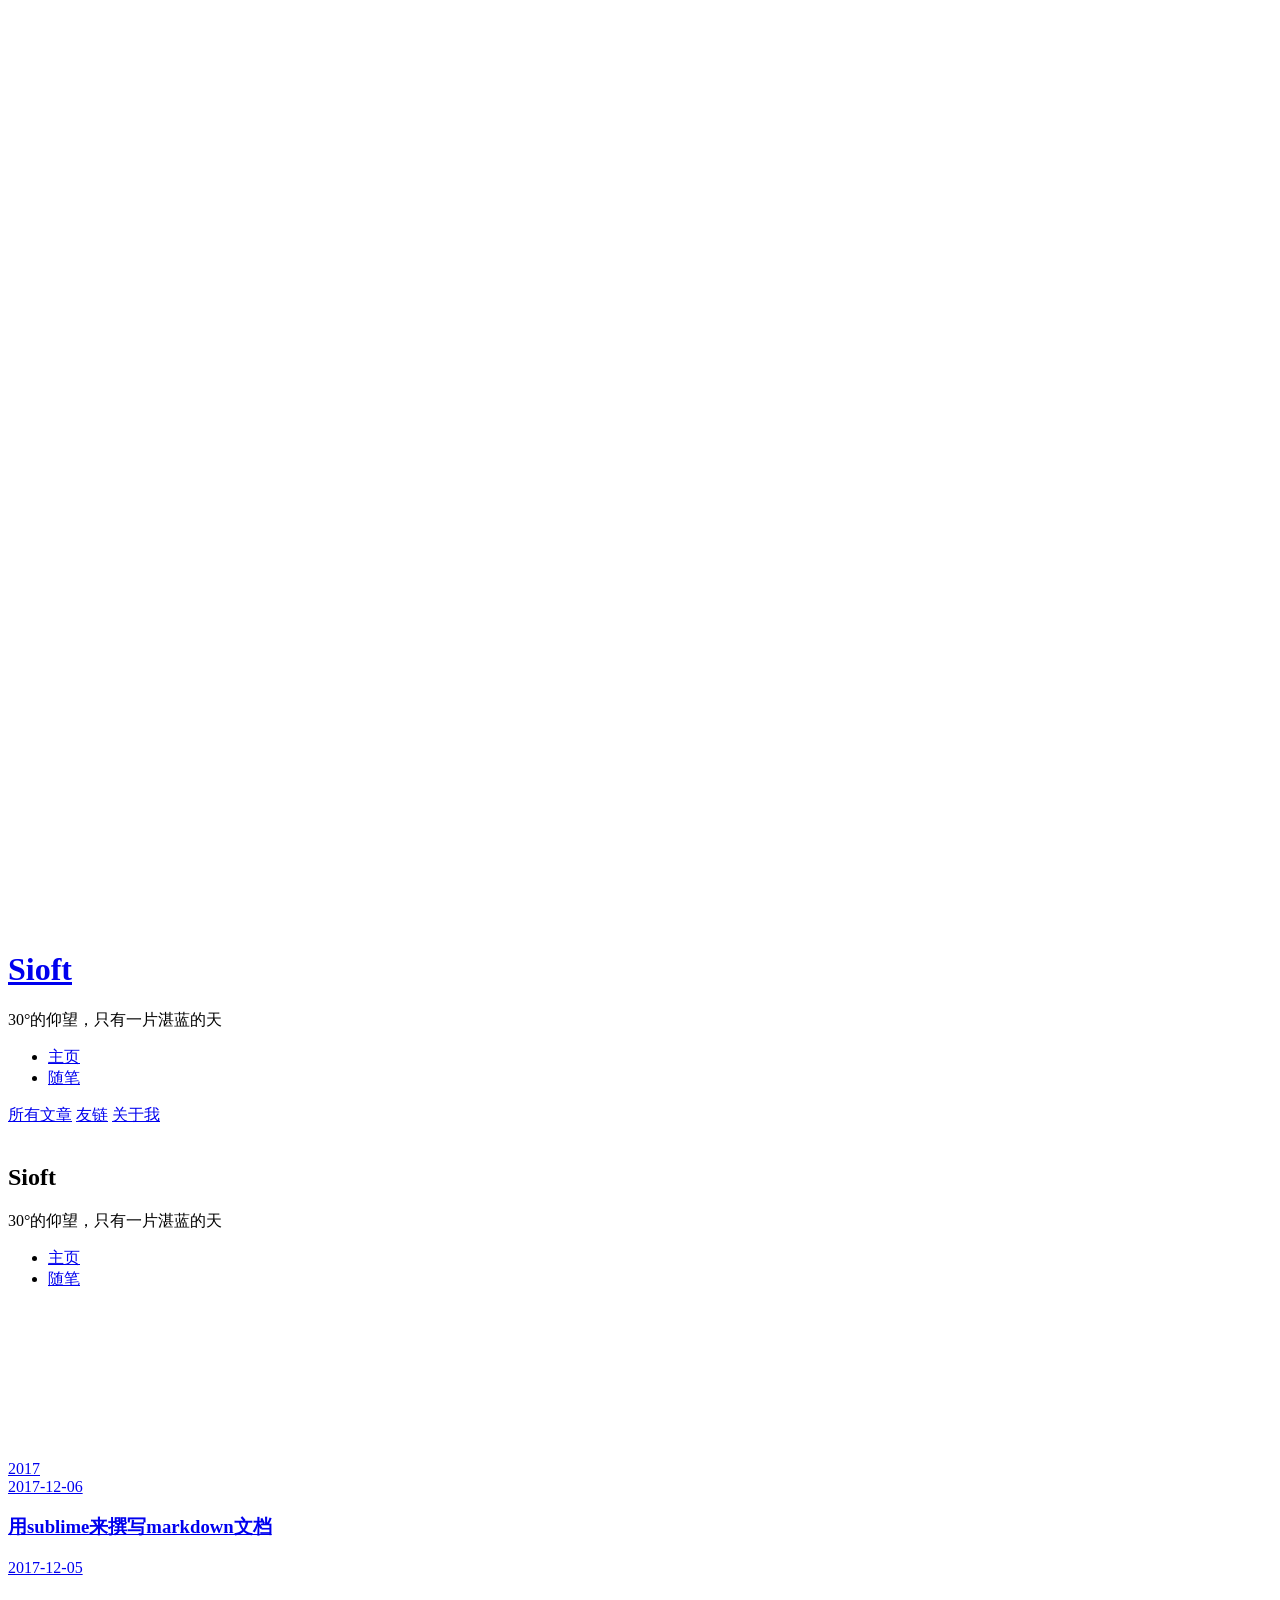
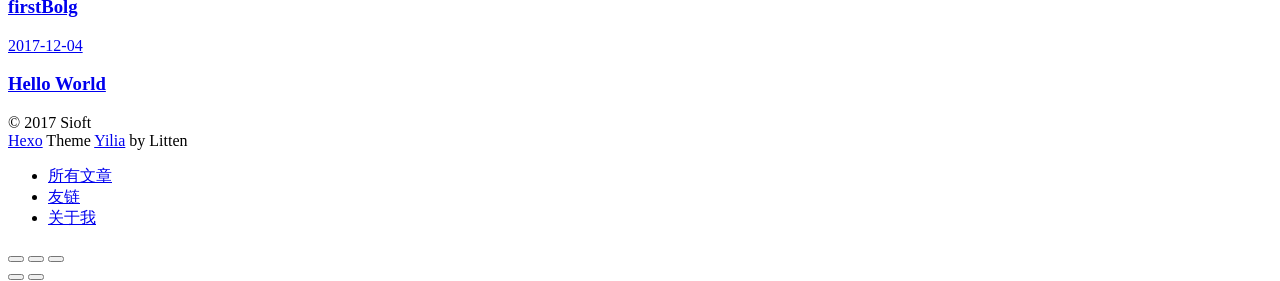
==== archives/index.html @ 1380821b "Site updated: 2017-12-07 14:50:29" ====
<!DOCTYPE html>
<html>
<head>
  <meta charset="utf-8">
  
  <meta name="renderer" content="webkit">
  <meta http-equiv="X-UA-Compatible" content="IE=edge" >
  <link rel="dns-prefetch" href="http://sioft.github.io">
  <title>Archives | 飞翔的小坦克</title>
  <meta name="viewport" content="width=device-width, initial-scale=1, maximum-scale=1">
  <meta name="description" content="不负春光">
<meta property="og:type" content="website">
<meta property="og:title" content="飞翔的小坦克">
<meta property="og:url" content="http://sioft.github.io/archives/index.html">
<meta property="og:site_name" content="飞翔的小坦克">
<meta property="og:description" content="不负春光">
<meta name="twitter:card" content="summary">
<meta name="twitter:title" content="飞翔的小坦克">
<meta name="twitter:description" content="不负春光">
  
    <link rel="alternative" href="/atom.xml" title="飞翔的小坦克" type="application/atom+xml">
  
  
    <link rel="icon" href="/favicon.png">
  
  <link rel="stylesheet" type="text/css" href="/./main.0cf68a.css">
  <style type="text/css">
  
    #container.show {
      background: linear-gradient(200deg,#a0cfe4,#e8c37e);
    }
  </style>
  

  

</head>

<body>
  <div id="container" q-class="show:isCtnShow">
    <canvas id="anm-canvas" class="anm-canvas"></canvas>
    <div class="left-col" q-class="show:isShow">
      
<div class="overlay" style="background: #4d4d4d"></div>
<div class="intrude-less">
	<header id="header" class="inner">
		<a href="/" class="profilepic">
			<img src="" class="js-avatar">
		</a>
		<hgroup>
		  <h1 class="header-author"><a href="/">Sioft</a></h1>
		</hgroup>
		
		<p class="header-subtitle">30°的仰望，只有一片湛蓝的天</p>
		

		<nav class="header-menu">
			<ul>
			
				<li><a href="/">主页</a></li>
	        
				<li><a href="/tags/随笔/">随笔</a></li>
	        
			</ul>
		</nav>
		<nav class="header-smart-menu">
    		
    			
    			<a q-on="click: openSlider(e, 'innerArchive')" href="javascript:void(0)">所有文章</a>
    			
            
    			
    			<a q-on="click: openSlider(e, 'friends')" href="javascript:void(0)">友链</a>
    			
            
    			
    			<a q-on="click: openSlider(e, 'aboutme')" href="javascript:void(0)">关于我</a>
    			
            
		</nav>
		<nav class="header-nav">
			<div class="social">
				
					<a class="github" target="_blank" href="#" title="github"><i class="icon-github"></i></a>
		        
					<a class="weibo" target="_blank" href="#" title="weibo"><i class="icon-weibo"></i></a>
		        
					<a class="rss" target="_blank" href="#" title="rss"><i class="icon-rss"></i></a>
		        
					<a class="zhihu" target="_blank" href="#" title="zhihu"><i class="icon-zhihu"></i></a>
		        
			</div>
		</nav>
	</header>		
</div>

    </div>
    <div class="mid-col" q-class="show:isShow,hide:isShow|isFalse">
      
<nav id="mobile-nav">
  	<div class="overlay js-overlay" style="background: #4d4d4d"></div>
	<div class="btnctn js-mobile-btnctn">
  		<div class="slider-trigger list" q-on="click: openSlider(e)"><i class="icon icon-sort"></i></div>
	</div>
	<div class="intrude-less">
		<header id="header" class="inner">
			<div class="profilepic">
				<img src="" class="js-avatar">
			</div>
			<hgroup>
			  <h1 class="header-author js-header-author">Sioft</h1>
			</hgroup>
			
			<p class="header-subtitle"><i class="icon icon-quo-left"></i>30°的仰望，只有一片湛蓝的天<i class="icon icon-quo-right"></i></p>
			
			
			
				
			
				
			
			
			
			<nav class="header-nav">
				<div class="social">
					
						<a class="github" target="_blank" href="#" title="github"><i class="icon-github"></i></a>
			        
						<a class="weibo" target="_blank" href="#" title="weibo"><i class="icon-weibo"></i></a>
			        
						<a class="rss" target="_blank" href="#" title="rss"><i class="icon-rss"></i></a>
			        
						<a class="zhihu" target="_blank" href="#" title="zhihu"><i class="icon-zhihu"></i></a>
			        
				</div>
			</nav>

			<nav class="header-menu js-header-menu">
				<ul style="width: 50%">
				
				
					<li style="width: 50%"><a href="/">主页</a></li>
		        
					<li style="width: 50%"><a href="/tags/随笔/">随笔</a></li>
		        
				</ul>
			</nav>
		</header>				
	</div>
	<div class="mobile-mask" style="display:none" q-show="isShow"></div>
</nav>

      <div id="wrapper" class="body-wrap">
        <div class="menu-l">
          <div class="canvas-wrap">
            <canvas data-colors="#eaeaea" data-sectionHeight="100" data-contentId="js-content" id="myCanvas1" class="anm-canvas"></canvas>
          </div>
          <div id="js-content" class="content-ll">
            
  
  
    
    
      
      
      <section class="archives-wrap">
        <div class="archive-year-wrap">
          <a href="/archives/2017" class="archive-year">2017</a>
        </div>
        <div class="archives">
    
    <article class="archive-article archive-type-post">
  <div class="archive-article-inner">
    <header class="archive-article-header">
      	<div class="article-meta">
	      	<a href="/2017/12/06/sublime-markdown/" class="archive-article-date">
  	<time datetime="2017-12-06T08:57:12.000Z" itemprop="datePublished"><i class="icon-calendar icon"></i>2017-12-06</time>
</a>
        </div>
    	 
  
    <h1 itemprop="name">
      <a class="archive-article-title" href="/2017/12/06/sublime-markdown/">用sublime来撰写markdown文档</a>
    </h1>
  

        <div class="article-info info-on-right">
          
          

        </div>
        <div class="clearfix"></div>
    </header>
  </div>
</article>
  
    
    
    <article class="archive-article archive-type-post">
  <div class="archive-article-inner">
    <header class="archive-article-header">
      	<div class="article-meta">
	      	<a href="/2017/12/05/firstBolg/" class="archive-article-date">
  	<time datetime="2017-12-05T07:52:10.000Z" itemprop="datePublished"><i class="icon-calendar icon"></i>2017-12-05</time>
</a>
        </div>
    	 
  
    <h1 itemprop="name">
      <a class="archive-article-title" href="/2017/12/05/firstBolg/">firstBolg</a>
    </h1>
  

        <div class="article-info info-on-right">
          
          

        </div>
        <div class="clearfix"></div>
    </header>
  </div>
</article>
  
    
    
    <article class="archive-article archive-type-post">
  <div class="archive-article-inner">
    <header class="archive-article-header">
      	<div class="article-meta">
	      	<a href="/2017/12/04/hello-world/" class="archive-article-date">
  	<time datetime="2017-12-04T03:09:23.503Z" itemprop="datePublished"><i class="icon-calendar icon"></i>2017-12-04</time>
</a>
        </div>
    	 
  
    <h1 itemprop="name">
      <a class="archive-article-title" href="/2017/12/04/hello-world/">Hello World</a>
    </h1>
  

        <div class="article-info info-on-right">
          
          

        </div>
        <div class="clearfix"></div>
    </header>
  </div>
</article>
  
  
    </div></section>
  

    


          </div>
        </div>
      </div>
      <footer id="footer">
  <div class="outer">
    <div id="footer-info">
    	<div class="footer-left">
    		&copy; 2017 Sioft
    	</div>
      	<div class="footer-right">
      		<a href="http://hexo.io/" target="_blank">Hexo</a>  Theme <a href="https://github.com/litten/hexo-theme-yilia" target="_blank">Yilia</a> by Litten
      	</div>
    </div>
  </div>
</footer>
    </div>
    <script>
	var yiliaConfig = {
		mathjax: false,
		isHome: false,
		isPost: false,
		isArchive: true,
		isTag: false,
		isCategory: false,
		open_in_new: false,
		toc_hide_index: true,
		root: "/",
		innerArchive: true,
		showTags: false
	}
</script>

<script>!function(t){function n(e){if(r[e])return r[e].exports;var i=r[e]={exports:{},id:e,loaded:!1};return t[e].call(i.exports,i,i.exports,n),i.loaded=!0,i.exports}var r={};n.m=t,n.c=r,n.p="./",n(0)}([function(t,n,r){r(195),t.exports=r(191)},function(t,n,r){var e=r(3),i=r(52),o=r(27),u=r(28),c=r(53),f="prototype",a=function(t,n,r){var s,l,h,v,p=t&a.F,d=t&a.G,y=t&a.S,g=t&a.P,b=t&a.B,m=d?e:y?e[n]||(e[n]={}):(e[n]||{})[f],x=d?i:i[n]||(i[n]={}),w=x[f]||(x[f]={});d&&(r=n);for(s in r)l=!p&&m&&void 0!==m[s],h=(l?m:r)[s],v=b&&l?c(h,e):g&&"function"==typeof h?c(Function.call,h):h,m&&u(m,s,h,t&a.U),x[s]!=h&&o(x,s,v),g&&w[s]!=h&&(w[s]=h)};e.core=i,a.F=1,a.G=2,a.S=4,a.P=8,a.B=16,a.W=32,a.U=64,a.R=128,t.exports=a},function(t,n,r){var e=r(6);t.exports=function(t){if(!e(t))throw TypeError(t+" is not an object!");return t}},function(t,n){var r=t.exports="undefined"!=typeof window&&window.Math==Math?window:"undefined"!=typeof self&&self.Math==Math?self:Function("return this")();"number"==typeof __g&&(__g=r)},function(t,n){t.exports=function(t){try{return!!t()}catch(t){return!0}}},function(t,n){var r=t.exports="undefined"!=typeof window&&window.Math==Math?window:"undefined"!=typeof self&&self.Math==Math?self:Function("return this")();"number"==typeof __g&&(__g=r)},function(t,n){t.exports=function(t){return"object"==typeof t?null!==t:"function"==typeof t}},function(t,n,r){var e=r(126)("wks"),i=r(76),o=r(3).Symbol,u="function"==typeof o;(t.exports=function(t){return e[t]||(e[t]=u&&o[t]||(u?o:i)("Symbol."+t))}).store=e},function(t,n){var r={}.hasOwnProperty;t.exports=function(t,n){return r.call(t,n)}},function(t,n,r){var e=r(94),i=r(33);t.exports=function(t){return e(i(t))}},function(t,n,r){t.exports=!r(4)(function(){return 7!=Object.defineProperty({},"a",{get:function(){return 7}}).a})},function(t,n,r){var e=r(2),i=r(167),o=r(50),u=Object.defineProperty;n.f=r(10)?Object.defineProperty:function(t,n,r){if(e(t),n=o(n,!0),e(r),i)try{return u(t,n,r)}catch(t){}if("get"in r||"set"in r)throw TypeError("Accessors not supported!");return"value"in r&&(t[n]=r.value),t}},function(t,n,r){t.exports=!r(18)(function(){return 7!=Object.defineProperty({},"a",{get:function(){return 7}}).a})},function(t,n,r){var e=r(14),i=r(22);t.exports=r(12)?function(t,n,r){return e.f(t,n,i(1,r))}:function(t,n,r){return t[n]=r,t}},function(t,n,r){var e=r(20),i=r(58),o=r(42),u=Object.defineProperty;n.f=r(12)?Object.defineProperty:function(t,n,r){if(e(t),n=o(n,!0),e(r),i)try{return u(t,n,r)}catch(t){}if("get"in r||"set"in r)throw TypeError("Accessors not supported!");return"value"in r&&(t[n]=r.value),t}},function(t,n,r){var e=r(40)("wks"),i=r(23),o=r(5).Symbol,u="function"==typeof o;(t.exports=function(t){return e[t]||(e[t]=u&&o[t]||(u?o:i)("Symbol."+t))}).store=e},function(t,n,r){var e=r(67),i=Math.min;t.exports=function(t){return t>0?i(e(t),9007199254740991):0}},function(t,n,r){var e=r(46);t.exports=function(t){return Object(e(t))}},function(t,n){t.exports=function(t){try{return!!t()}catch(t){return!0}}},function(t,n,r){var e=r(63),i=r(34);t.exports=Object.keys||function(t){return e(t,i)}},function(t,n,r){var e=r(21);t.exports=function(t){if(!e(t))throw TypeError(t+" is not an object!");return t}},function(t,n){t.exports=function(t){return"object"==typeof t?null!==t:"function"==typeof t}},function(t,n){t.exports=function(t,n){return{enumerable:!(1&t),configurable:!(2&t),writable:!(4&t),value:n}}},function(t,n){var r=0,e=Math.random();t.exports=function(t){return"Symbol(".concat(void 0===t?"":t,")_",(++r+e).toString(36))}},function(t,n){var r={}.hasOwnProperty;t.exports=function(t,n){return r.call(t,n)}},function(t,n){var r=t.exports={version:"2.4.0"};"number"==typeof __e&&(__e=r)},function(t,n){t.exports=function(t){if("function"!=typeof t)throw TypeError(t+" is not a function!");return t}},function(t,n,r){var e=r(11),i=r(66);t.exports=r(10)?function(t,n,r){return e.f(t,n,i(1,r))}:function(t,n,r){return t[n]=r,t}},function(t,n,r){var e=r(3),i=r(27),o=r(24),u=r(76)("src"),c="toString",f=Function[c],a=(""+f).split(c);r(52).inspectSource=function(t){return f.call(t)},(t.exports=function(t,n,r,c){var f="function"==typeof r;f&&(o(r,"name")||i(r,"name",n)),t[n]!==r&&(f&&(o(r,u)||i(r,u,t[n]?""+t[n]:a.join(String(n)))),t===e?t[n]=r:c?t[n]?t[n]=r:i(t,n,r):(delete t[n],i(t,n,r)))})(Function.prototype,c,function(){return"function"==typeof this&&this[u]||f.call(this)})},function(t,n,r){var e=r(1),i=r(4),o=r(46),u=function(t,n,r,e){var i=String(o(t)),u="<"+n;return""!==r&&(u+=" "+r+'="'+String(e).replace(/"/g,"&quot;")+'"'),u+">"+i+"</"+n+">"};t.exports=function(t,n){var r={};r[t]=n(u),e(e.P+e.F*i(function(){var n=""[t]('"');return n!==n.toLowerCase()||n.split('"').length>3}),"String",r)}},function(t,n,r){var e=r(115),i=r(46);t.exports=function(t){return e(i(t))}},function(t,n,r){var e=r(116),i=r(66),o=r(30),u=r(50),c=r(24),f=r(167),a=Object.getOwnPropertyDescriptor;n.f=r(10)?a:function(t,n){if(t=o(t),n=u(n,!0),f)try{return a(t,n)}catch(t){}if(c(t,n))return i(!e.f.call(t,n),t[n])}},function(t,n,r){var e=r(24),i=r(17),o=r(145)("IE_PROTO"),u=Object.prototype;t.exports=Object.getPrototypeOf||function(t){return t=i(t),e(t,o)?t[o]:"function"==typeof t.constructor&&t instanceof t.constructor?t.constructor.prototype:t instanceof Object?u:null}},function(t,n){t.exports=function(t){if(void 0==t)throw TypeError("Can't call method on  "+t);return t}},function(t,n){t.exports="constructor,hasOwnProperty,isPrototypeOf,propertyIsEnumerable,toLocaleString,toString,valueOf".split(",")},function(t,n){t.exports={}},function(t,n){t.exports=!0},function(t,n){n.f={}.propertyIsEnumerable},function(t,n,r){var e=r(14).f,i=r(8),o=r(15)("toStringTag");t.exports=function(t,n,r){t&&!i(t=r?t:t.prototype,o)&&e(t,o,{configurable:!0,value:n})}},function(t,n,r){var e=r(40)("keys"),i=r(23);t.exports=function(t){return e[t]||(e[t]=i(t))}},function(t,n,r){var e=r(5),i="__core-js_shared__",o=e[i]||(e[i]={});t.exports=function(t){return o[t]||(o[t]={})}},function(t,n){var r=Math.ceil,e=Math.floor;t.exports=function(t){return isNaN(t=+t)?0:(t>0?e:r)(t)}},function(t,n,r){var e=r(21);t.exports=function(t,n){if(!e(t))return t;var r,i;if(n&&"function"==typeof(r=t.toString)&&!e(i=r.call(t)))return i;if("function"==typeof(r=t.valueOf)&&!e(i=r.call(t)))return i;if(!n&&"function"==typeof(r=t.toString)&&!e(i=r.call(t)))return i;throw TypeError("Can't convert object to primitive value")}},function(t,n,r){var e=r(5),i=r(25),o=r(36),u=r(44),c=r(14).f;t.exports=function(t){var n=i.Symbol||(i.Symbol=o?{}:e.Symbol||{});"_"==t.charAt(0)||t in n||c(n,t,{value:u.f(t)})}},function(t,n,r){n.f=r(15)},function(t,n){var r={}.toString;t.exports=function(t){return r.call(t).slice(8,-1)}},function(t,n){t.exports=function(t){if(void 0==t)throw TypeError("Can't call method on  "+t);return t}},function(t,n,r){var e=r(4);t.exports=function(t,n){return!!t&&e(function(){n?t.call(null,function(){},1):t.call(null)})}},function(t,n,r){var e=r(53),i=r(115),o=r(17),u=r(16),c=r(203);t.exports=function(t,n){var r=1==t,f=2==t,a=3==t,s=4==t,l=6==t,h=5==t||l,v=n||c;return function(n,c,p){for(var d,y,g=o(n),b=i(g),m=e(c,p,3),x=u(b.length),w=0,S=r?v(n,x):f?v(n,0):void 0;x>w;w++)if((h||w in b)&&(d=b[w],y=m(d,w,g),t))if(r)S[w]=y;else if(y)switch(t){case 3:return!0;case 5:return d;case 6:return w;case 2:S.push(d)}else if(s)return!1;return l?-1:a||s?s:S}}},function(t,n,r){var e=r(1),i=r(52),o=r(4);t.exports=function(t,n){var r=(i.Object||{})[t]||Object[t],u={};u[t]=n(r),e(e.S+e.F*o(function(){r(1)}),"Object",u)}},function(t,n,r){var e=r(6);t.exports=function(t,n){if(!e(t))return t;var r,i;if(n&&"function"==typeof(r=t.toString)&&!e(i=r.call(t)))return i;if("function"==typeof(r=t.valueOf)&&!e(i=r.call(t)))return i;if(!n&&"function"==typeof(r=t.toString)&&!e(i=r.call(t)))return i;throw TypeError("Can't convert object to primitive value")}},function(t,n,r){var e=r(5),i=r(25),o=r(91),u=r(13),c="prototype",f=function(t,n,r){var a,s,l,h=t&f.F,v=t&f.G,p=t&f.S,d=t&f.P,y=t&f.B,g=t&f.W,b=v?i:i[n]||(i[n]={}),m=b[c],x=v?e:p?e[n]:(e[n]||{})[c];v&&(r=n);for(a in r)(s=!h&&x&&void 0!==x[a])&&a in b||(l=s?x[a]:r[a],b[a]=v&&"function"!=typeof x[a]?r[a]:y&&s?o(l,e):g&&x[a]==l?function(t){var n=function(n,r,e){if(this instanceof t){switch(arguments.length){case 0:return new t;case 1:return new t(n);case 2:return new t(n,r)}return new t(n,r,e)}return t.apply(this,arguments)};return n[c]=t[c],n}(l):d&&"function"==typeof l?o(Function.call,l):l,d&&((b.virtual||(b.virtual={}))[a]=l,t&f.R&&m&&!m[a]&&u(m,a,l)))};f.F=1,f.G=2,f.S=4,f.P=8,f.B=16,f.W=32,f.U=64,f.R=128,t.exports=f},function(t,n){var r=t.exports={version:"2.4.0"};"number"==typeof __e&&(__e=r)},function(t,n,r){var e=r(26);t.exports=function(t,n,r){if(e(t),void 0===n)return t;switch(r){case 1:return function(r){return t.call(n,r)};case 2:return function(r,e){return t.call(n,r,e)};case 3:return function(r,e,i){return t.call(n,r,e,i)}}return function(){return t.apply(n,arguments)}}},function(t,n,r){var e=r(183),i=r(1),o=r(126)("metadata"),u=o.store||(o.store=new(r(186))),c=function(t,n,r){var i=u.get(t);if(!i){if(!r)return;u.set(t,i=new e)}var o=i.get(n);if(!o){if(!r)return;i.set(n,o=new e)}return o},f=function(t,n,r){var e=c(n,r,!1);return void 0!==e&&e.has(t)},a=function(t,n,r){var e=c(n,r,!1);return void 0===e?void 0:e.get(t)},s=function(t,n,r,e){c(r,e,!0).set(t,n)},l=function(t,n){var r=c(t,n,!1),e=[];return r&&r.forEach(function(t,n){e.push(n)}),e},h=function(t){return void 0===t||"symbol"==typeof t?t:String(t)},v=function(t){i(i.S,"Reflect",t)};t.exports={store:u,map:c,has:f,get:a,set:s,keys:l,key:h,exp:v}},function(t,n,r){"use strict";if(r(10)){var e=r(69),i=r(3),o=r(4),u=r(1),c=r(127),f=r(152),a=r(53),s=r(68),l=r(66),h=r(27),v=r(73),p=r(67),d=r(16),y=r(75),g=r(50),b=r(24),m=r(180),x=r(114),w=r(6),S=r(17),_=r(137),O=r(70),E=r(32),P=r(71).f,j=r(154),F=r(76),M=r(7),A=r(48),N=r(117),T=r(146),I=r(155),k=r(80),L=r(123),R=r(74),C=r(130),D=r(160),U=r(11),W=r(31),G=U.f,B=W.f,V=i.RangeError,z=i.TypeError,q=i.Uint8Array,K="ArrayBuffer",J="Shared"+K,Y="BYTES_PER_ELEMENT",H="prototype",$=Array[H],X=f.ArrayBuffer,Q=f.DataView,Z=A(0),tt=A(2),nt=A(3),rt=A(4),et=A(5),it=A(6),ot=N(!0),ut=N(!1),ct=I.values,ft=I.keys,at=I.entries,st=$.lastIndexOf,lt=$.reduce,ht=$.reduceRight,vt=$.join,pt=$.sort,dt=$.slice,yt=$.toString,gt=$.toLocaleString,bt=M("iterator"),mt=M("toStringTag"),xt=F("typed_constructor"),wt=F("def_constructor"),St=c.CONSTR,_t=c.TYPED,Ot=c.VIEW,Et="Wrong length!",Pt=A(1,function(t,n){return Tt(T(t,t[wt]),n)}),jt=o(function(){return 1===new q(new Uint16Array([1]).buffer)[0]}),Ft=!!q&&!!q[H].set&&o(function(){new q(1).set({})}),Mt=function(t,n){if(void 0===t)throw z(Et);var r=+t,e=d(t);if(n&&!m(r,e))throw V(Et);return e},At=function(t,n){var r=p(t);if(r<0||r%n)throw V("Wrong offset!");return r},Nt=function(t){if(w(t)&&_t in t)return t;throw z(t+" is not a typed array!")},Tt=function(t,n){if(!(w(t)&&xt in t))throw z("It is not a typed array constructor!");return new t(n)},It=function(t,n){return kt(T(t,t[wt]),n)},kt=function(t,n){for(var r=0,e=n.length,i=Tt(t,e);e>r;)i[r]=n[r++];return i},Lt=function(t,n,r){G(t,n,{get:function(){return this._d[r]}})},Rt=function(t){var n,r,e,i,o,u,c=S(t),f=arguments.length,s=f>1?arguments[1]:void 0,l=void 0!==s,h=j(c);if(void 0!=h&&!_(h)){for(u=h.call(c),e=[],n=0;!(o=u.next()).done;n++)e.push(o.value);c=e}for(l&&f>2&&(s=a(s,arguments[2],2)),n=0,r=d(c.length),i=Tt(this,r);r>n;n++)i[n]=l?s(c[n],n):c[n];return i},Ct=function(){for(var t=0,n=arguments.length,r=Tt(this,n);n>t;)r[t]=arguments[t++];return r},Dt=!!q&&o(function(){gt.call(new q(1))}),Ut=function(){return gt.apply(Dt?dt.call(Nt(this)):Nt(this),arguments)},Wt={copyWithin:function(t,n){return D.call(Nt(this),t,n,arguments.length>2?arguments[2]:void 0)},every:function(t){return rt(Nt(this),t,arguments.length>1?arguments[1]:void 0)},fill:function(t){return C.apply(Nt(this),arguments)},filter:function(t){return It(this,tt(Nt(this),t,arguments.length>1?arguments[1]:void 0))},find:function(t){return et(Nt(this),t,arguments.length>1?arguments[1]:void 0)},findIndex:function(t){return it(Nt(this),t,arguments.length>1?arguments[1]:void 0)},forEach:function(t){Z(Nt(this),t,arguments.length>1?arguments[1]:void 0)},indexOf:function(t){return ut(Nt(this),t,arguments.length>1?arguments[1]:void 0)},includes:function(t){return ot(Nt(this),t,arguments.length>1?arguments[1]:void 0)},join:function(t){return vt.apply(Nt(this),arguments)},lastIndexOf:function(t){return st.apply(Nt(this),arguments)},map:function(t){return Pt(Nt(this),t,arguments.length>1?arguments[1]:void 0)},reduce:function(t){return lt.apply(Nt(this),arguments)},reduceRight:function(t){return ht.apply(Nt(this),arguments)},reverse:function(){for(var t,n=this,r=Nt(n).length,e=Math.floor(r/2),i=0;i<e;)t=n[i],n[i++]=n[--r],n[r]=t;return n},some:function(t){return nt(Nt(this),t,arguments.length>1?arguments[1]:void 0)},sort:function(t){return pt.call(Nt(this),t)},subarray:function(t,n){var r=Nt(this),e=r.length,i=y(t,e);return new(T(r,r[wt]))(r.buffer,r.byteOffset+i*r.BYTES_PER_ELEMENT,d((void 0===n?e:y(n,e))-i))}},Gt=function(t,n){return It(this,dt.call(Nt(this),t,n))},Bt=function(t){Nt(this);var n=At(arguments[1],1),r=this.length,e=S(t),i=d(e.length),o=0;if(i+n>r)throw V(Et);for(;o<i;)this[n+o]=e[o++]},Vt={entries:function(){return at.call(Nt(this))},keys:function(){return ft.call(Nt(this))},values:function(){return ct.call(Nt(this))}},zt=function(t,n){return w(t)&&t[_t]&&"symbol"!=typeof n&&n in t&&String(+n)==String(n)},qt=function(t,n){return zt(t,n=g(n,!0))?l(2,t[n]):B(t,n)},Kt=function(t,n,r){return!(zt(t,n=g(n,!0))&&w(r)&&b(r,"value"))||b(r,"get")||b(r,"set")||r.configurable||b(r,"writable")&&!r.writable||b(r,"enumerable")&&!r.enumerable?G(t,n,r):(t[n]=r.value,t)};St||(W.f=qt,U.f=Kt),u(u.S+u.F*!St,"Object",{getOwnPropertyDescriptor:qt,defineProperty:Kt}),o(function(){yt.call({})})&&(yt=gt=function(){return vt.call(this)});var Jt=v({},Wt);v(Jt,Vt),h(Jt,bt,Vt.values),v(Jt,{slice:Gt,set:Bt,constructor:function(){},toString:yt,toLocaleString:Ut}),Lt(Jt,"buffer","b"),Lt(Jt,"byteOffset","o"),Lt(Jt,"byteLength","l"),Lt(Jt,"length","e"),G(Jt,mt,{get:function(){return this[_t]}}),t.exports=function(t,n,r,f){f=!!f;var a=t+(f?"Clamped":"")+"Array",l="Uint8Array"!=a,v="get"+t,p="set"+t,y=i[a],g=y||{},b=y&&E(y),m=!y||!c.ABV,S={},_=y&&y[H],j=function(t,r){var e=t._d;return e.v[v](r*n+e.o,jt)},F=function(t,r,e){var i=t._d;f&&(e=(e=Math.round(e))<0?0:e>255?255:255&e),i.v[p](r*n+i.o,e,jt)},M=function(t,n){G(t,n,{get:function(){return j(this,n)},set:function(t){return F(this,n,t)},enumerable:!0})};m?(y=r(function(t,r,e,i){s(t,y,a,"_d");var o,u,c,f,l=0,v=0;if(w(r)){if(!(r instanceof X||(f=x(r))==K||f==J))return _t in r?kt(y,r):Rt.call(y,r);o=r,v=At(e,n);var p=r.byteLength;if(void 0===i){if(p%n)throw V(Et);if((u=p-v)<0)throw V(Et)}else if((u=d(i)*n)+v>p)throw V(Et);c=u/n}else c=Mt(r,!0),u=c*n,o=new X(u);for(h(t,"_d",{b:o,o:v,l:u,e:c,v:new Q(o)});l<c;)M(t,l++)}),_=y[H]=O(Jt),h(_,"constructor",y)):L(function(t){new y(null),new y(t)},!0)||(y=r(function(t,r,e,i){s(t,y,a);var o;return w(r)?r instanceof X||(o=x(r))==K||o==J?void 0!==i?new g(r,At(e,n),i):void 0!==e?new g(r,At(e,n)):new g(r):_t in r?kt(y,r):Rt.call(y,r):new g(Mt(r,l))}),Z(b!==Function.prototype?P(g).concat(P(b)):P(g),function(t){t in y||h(y,t,g[t])}),y[H]=_,e||(_.constructor=y));var A=_[bt],N=!!A&&("values"==A.name||void 0==A.name),T=Vt.values;h(y,xt,!0),h(_,_t,a),h(_,Ot,!0),h(_,wt,y),(f?new y(1)[mt]==a:mt in _)||G(_,mt,{get:function(){return a}}),S[a]=y,u(u.G+u.W+u.F*(y!=g),S),u(u.S,a,{BYTES_PER_ELEMENT:n,from:Rt,of:Ct}),Y in _||h(_,Y,n),u(u.P,a,Wt),R(a),u(u.P+u.F*Ft,a,{set:Bt}),u(u.P+u.F*!N,a,Vt),u(u.P+u.F*(_.toString!=yt),a,{toString:yt}),u(u.P+u.F*o(function(){new y(1).slice()}),a,{slice:Gt}),u(u.P+u.F*(o(function(){return[1,2].toLocaleString()!=new y([1,2]).toLocaleString()})||!o(function(){_.toLocaleString.call([1,2])})),a,{toLocaleString:Ut}),k[a]=N?A:T,e||N||h(_,bt,T)}}else t.exports=function(){}},function(t,n){var r={}.toString;t.exports=function(t){return r.call(t).slice(8,-1)}},function(t,n,r){var e=r(21),i=r(5).document,o=e(i)&&e(i.createElement);t.exports=function(t){return o?i.createElement(t):{}}},function(t,n,r){t.exports=!r(12)&&!r(18)(function(){return 7!=Object.defineProperty(r(57)("div"),"a",{get:function(){return 7}}).a})},function(t,n,r){"use strict";var e=r(36),i=r(51),o=r(64),u=r(13),c=r(8),f=r(35),a=r(96),s=r(38),l=r(103),h=r(15)("iterator"),v=!([].keys&&"next"in[].keys()),p="keys",d="values",y=function(){return this};t.exports=function(t,n,r,g,b,m,x){a(r,n,g);var w,S,_,O=function(t){if(!v&&t in F)return F[t];switch(t){case p:case d:return function(){return new r(this,t)}}return function(){return new r(this,t)}},E=n+" Iterator",P=b==d,j=!1,F=t.prototype,M=F[h]||F["@@iterator"]||b&&F[b],A=M||O(b),N=b?P?O("entries"):A:void 0,T="Array"==n?F.entries||M:M;if(T&&(_=l(T.call(new t)))!==Object.prototype&&(s(_,E,!0),e||c(_,h)||u(_,h,y)),P&&M&&M.name!==d&&(j=!0,A=function(){return M.call(this)}),e&&!x||!v&&!j&&F[h]||u(F,h,A),f[n]=A,f[E]=y,b)if(w={values:P?A:O(d),keys:m?A:O(p),entries:N},x)for(S in w)S in F||o(F,S,w[S]);else i(i.P+i.F*(v||j),n,w);return w}},function(t,n,r){var e=r(20),i=r(100),o=r(34),u=r(39)("IE_PROTO"),c=function(){},f="prototype",a=function(){var t,n=r(57)("iframe"),e=o.length;for(n.style.display="none",r(93).appendChild(n),n.src="javascript:",t=n.contentWindow.document,t.open(),t.write("<script>document.F=Object<\/script>"),t.close(),a=t.F;e--;)delete a[f][o[e]];return a()};t.exports=Object.create||function(t,n){var r;return null!==t?(c[f]=e(t),r=new c,c[f]=null,r[u]=t):r=a(),void 0===n?r:i(r,n)}},function(t,n,r){var e=r(63),i=r(34).concat("length","prototype");n.f=Object.getOwnPropertyNames||function(t){return e(t,i)}},function(t,n){n.f=Object.getOwnPropertySymbols},function(t,n,r){var e=r(8),i=r(9),o=r(90)(!1),u=r(39)("IE_PROTO");t.exports=function(t,n){var r,c=i(t),f=0,a=[];for(r in c)r!=u&&e(c,r)&&a.push(r);for(;n.length>f;)e(c,r=n[f++])&&(~o(a,r)||a.push(r));return a}},function(t,n,r){t.exports=r(13)},function(t,n,r){var e=r(76)("meta"),i=r(6),o=r(24),u=r(11).f,c=0,f=Object.isExtensible||function(){return!0},a=!r(4)(function(){return f(Object.preventExtensions({}))}),s=function(t){u(t,e,{value:{i:"O"+ ++c,w:{}}})},l=function(t,n){if(!i(t))return"symbol"==typeof t?t:("string"==typeof t?"S":"P")+t;if(!o(t,e)){if(!f(t))return"F";if(!n)return"E";s(t)}return t[e].i},h=function(t,n){if(!o(t,e)){if(!f(t))return!0;if(!n)return!1;s(t)}return t[e].w},v=function(t){return a&&p.NEED&&f(t)&&!o(t,e)&&s(t),t},p=t.exports={KEY:e,NEED:!1,fastKey:l,getWeak:h,onFreeze:v}},function(t,n){t.exports=function(t,n){return{enumerable:!(1&t),configurable:!(2&t),writable:!(4&t),value:n}}},function(t,n){var r=Math.ceil,e=Math.floor;t.exports=function(t){return isNaN(t=+t)?0:(t>0?e:r)(t)}},function(t,n){t.exports=function(t,n,r,e){if(!(t instanceof n)||void 0!==e&&e in t)throw TypeError(r+": incorrect invocation!");return t}},function(t,n){t.exports=!1},function(t,n,r){var e=r(2),i=r(173),o=r(133),u=r(145)("IE_PROTO"),c=function(){},f="prototype",a=function(){var t,n=r(132)("iframe"),e=o.length;for(n.style.display="none",r(135).appendChild(n),n.src="javascript:",t=n.contentWindow.document,t.open(),t.write("<script>document.F=Object<\/script>"),t.close(),a=t.F;e--;)delete a[f][o[e]];return a()};t.exports=Object.create||function(t,n){var r;return null!==t?(c[f]=e(t),r=new c,c[f]=null,r[u]=t):r=a(),void 0===n?r:i(r,n)}},function(t,n,r){var e=r(175),i=r(133).concat("length","prototype");n.f=Object.getOwnPropertyNames||function(t){return e(t,i)}},function(t,n,r){var e=r(175),i=r(133);t.exports=Object.keys||function(t){return e(t,i)}},function(t,n,r){var e=r(28);t.exports=function(t,n,r){for(var i in n)e(t,i,n[i],r);return t}},function(t,n,r){"use strict";var e=r(3),i=r(11),o=r(10),u=r(7)("species");t.exports=function(t){var n=e[t];o&&n&&!n[u]&&i.f(n,u,{configurable:!0,get:function(){return this}})}},function(t,n,r){var e=r(67),i=Math.max,o=Math.min;t.exports=function(t,n){return t=e(t),t<0?i(t+n,0):o(t,n)}},function(t,n){var r=0,e=Math.random();t.exports=function(t){return"Symbol(".concat(void 0===t?"":t,")_",(++r+e).toString(36))}},function(t,n,r){var e=r(33);t.exports=function(t){return Object(e(t))}},function(t,n,r){var e=r(7)("unscopables"),i=Array.prototype;void 0==i[e]&&r(27)(i,e,{}),t.exports=function(t){i[e][t]=!0}},function(t,n,r){var e=r(53),i=r(169),o=r(137),u=r(2),c=r(16),f=r(154),a={},s={},n=t.exports=function(t,n,r,l,h){var v,p,d,y,g=h?function(){return t}:f(t),b=e(r,l,n?2:1),m=0;if("function"!=typeof g)throw TypeError(t+" is not iterable!");if(o(g)){for(v=c(t.length);v>m;m++)if((y=n?b(u(p=t[m])[0],p[1]):b(t[m]))===a||y===s)return y}else for(d=g.call(t);!(p=d.next()).done;)if((y=i(d,b,p.value,n))===a||y===s)return y};n.BREAK=a,n.RETURN=s},function(t,n){t.exports={}},function(t,n,r){var e=r(11).f,i=r(24),o=r(7)("toStringTag");t.exports=function(t,n,r){t&&!i(t=r?t:t.prototype,o)&&e(t,o,{configurable:!0,value:n})}},function(t,n,r){var e=r(1),i=r(46),o=r(4),u=r(150),c="["+u+"]",f="​",a=RegExp("^"+c+c+"*"),s=RegExp(c+c+"*$"),l=function(t,n,r){var i={},c=o(function(){return!!u[t]()||f[t]()!=f}),a=i[t]=c?n(h):u[t];r&&(i[r]=a),e(e.P+e.F*c,"String",i)},h=l.trim=function(t,n){return t=String(i(t)),1&n&&(t=t.replace(a,"")),2&n&&(t=t.replace(s,"")),t};t.exports=l},function(t,n,r){t.exports={default:r(86),__esModule:!0}},function(t,n,r){t.exports={default:r(87),__esModule:!0}},function(t,n,r){"use strict";function e(t){return t&&t.__esModule?t:{default:t}}n.__esModule=!0;var i=r(84),o=e(i),u=r(83),c=e(u),f="function"==typeof c.default&&"symbol"==typeof o.default?function(t){return typeof t}:function(t){return t&&"function"==typeof c.default&&t.constructor===c.default&&t!==c.default.prototype?"symbol":typeof t};n.default="function"==typeof c.default&&"symbol"===f(o.default)?function(t){return void 0===t?"undefined":f(t)}:function(t){return t&&"function"==typeof c.default&&t.constructor===c.default&&t!==c.default.prototype?"symbol":void 0===t?"undefined":f(t)}},function(t,n,r){r(110),r(108),r(111),r(112),t.exports=r(25).Symbol},function(t,n,r){r(109),r(113),t.exports=r(44).f("iterator")},function(t,n){t.exports=function(t){if("function"!=typeof t)throw TypeError(t+" is not a function!");return t}},function(t,n){t.exports=function(){}},function(t,n,r){var e=r(9),i=r(106),o=r(105);t.exports=function(t){return function(n,r,u){var c,f=e(n),a=i(f.length),s=o(u,a);if(t&&r!=r){for(;a>s;)if((c=f[s++])!=c)return!0}else for(;a>s;s++)if((t||s in f)&&f[s]===r)return t||s||0;return!t&&-1}}},function(t,n,r){var e=r(88);t.exports=function(t,n,r){if(e(t),void 0===n)return t;switch(r){case 1:return function(r){return t.call(n,r)};case 2:return function(r,e){return t.call(n,r,e)};case 3:return function(r,e,i){return t.call(n,r,e,i)}}return function(){return t.apply(n,arguments)}}},function(t,n,r){var e=r(19),i=r(62),o=r(37);t.exports=function(t){var n=e(t),r=i.f;if(r)for(var u,c=r(t),f=o.f,a=0;c.length>a;)f.call(t,u=c[a++])&&n.push(u);return n}},function(t,n,r){t.exports=r(5).document&&document.documentElement},function(t,n,r){var e=r(56);t.exports=Object("z").propertyIsEnumerable(0)?Object:function(t){return"String"==e(t)?t.split(""):Object(t)}},function(t,n,r){var e=r(56);t.exports=Array.isArray||function(t){return"Array"==e(t)}},function(t,n,r){"use strict";var e=r(60),i=r(22),o=r(38),u={};r(13)(u,r(15)("iterator"),function(){return this}),t.exports=function(t,n,r){t.prototype=e(u,{next:i(1,r)}),o(t,n+" Iterator")}},function(t,n){t.exports=function(t,n){return{value:n,done:!!t}}},function(t,n,r){var e=r(19),i=r(9);t.exports=function(t,n){for(var r,o=i(t),u=e(o),c=u.length,f=0;c>f;)if(o[r=u[f++]]===n)return r}},function(t,n,r){var e=r(23)("meta"),i=r(21),o=r(8),u=r(14).f,c=0,f=Object.isExtensible||function(){return!0},a=!r(18)(function(){return f(Object.preventExtensions({}))}),s=function(t){u(t,e,{value:{i:"O"+ ++c,w:{}}})},l=function(t,n){if(!i(t))return"symbol"==typeof t?t:("string"==typeof t?"S":"P")+t;if(!o(t,e)){if(!f(t))return"F";if(!n)return"E";s(t)}return t[e].i},h=function(t,n){if(!o(t,e)){if(!f(t))return!0;if(!n)return!1;s(t)}return t[e].w},v=function(t){return a&&p.NEED&&f(t)&&!o(t,e)&&s(t),t},p=t.exports={KEY:e,NEED:!1,fastKey:l,getWeak:h,onFreeze:v}},function(t,n,r){var e=r(14),i=r(20),o=r(19);t.exports=r(12)?Object.defineProperties:function(t,n){i(t);for(var r,u=o(n),c=u.length,f=0;c>f;)e.f(t,r=u[f++],n[r]);return t}},function(t,n,r){var e=r(37),i=r(22),o=r(9),u=r(42),c=r(8),f=r(58),a=Object.getOwnPropertyDescriptor;n.f=r(12)?a:function(t,n){if(t=o(t),n=u(n,!0),f)try{return a(t,n)}catch(t){}if(c(t,n))return i(!e.f.call(t,n),t[n])}},function(t,n,r){var e=r(9),i=r(61).f,o={}.toString,u="object"==typeof window&&window&&Object.getOwnPropertyNames?Object.getOwnPropertyNames(window):[],c=function(t){try{return i(t)}catch(t){return u.slice()}};t.exports.f=function(t){return u&&"[object Window]"==o.call(t)?c(t):i(e(t))}},function(t,n,r){var e=r(8),i=r(77),o=r(39)("IE_PROTO"),u=Object.prototype;t.exports=Object.getPrototypeOf||function(t){return t=i(t),e(t,o)?t[o]:"function"==typeof t.constructor&&t instanceof t.constructor?t.constructor.prototype:t instanceof Object?u:null}},function(t,n,r){var e=r(41),i=r(33);t.exports=function(t){return function(n,r){var o,u,c=String(i(n)),f=e(r),a=c.length;return f<0||f>=a?t?"":void 0:(o=c.charCodeAt(f),o<55296||o>56319||f+1===a||(u=c.charCodeAt(f+1))<56320||u>57343?t?c.charAt(f):o:t?c.slice(f,f+2):u-56320+(o-55296<<10)+65536)}}},function(t,n,r){var e=r(41),i=Math.max,o=Math.min;t.exports=function(t,n){return t=e(t),t<0?i(t+n,0):o(t,n)}},function(t,n,r){var e=r(41),i=Math.min;t.exports=function(t){return t>0?i(e(t),9007199254740991):0}},function(t,n,r){"use strict";var e=r(89),i=r(97),o=r(35),u=r(9);t.exports=r(59)(Array,"Array",function(t,n){this._t=u(t),this._i=0,this._k=n},function(){var t=this._t,n=this._k,r=this._i++;return!t||r>=t.length?(this._t=void 0,i(1)):"keys"==n?i(0,r):"values"==n?i(0,t[r]):i(0,[r,t[r]])},"values"),o.Arguments=o.Array,e("keys"),e("values"),e("entries")},function(t,n){},function(t,n,r){"use strict";var e=r(104)(!0);r(59)(String,"String",function(t){this._t=String(t),this._i=0},function(){var t,n=this._t,r=this._i;return r>=n.length?{value:void 0,done:!0}:(t=e(n,r),this._i+=t.length,{value:t,done:!1})})},function(t,n,r){"use strict";var e=r(5),i=r(8),o=r(12),u=r(51),c=r(64),f=r(99).KEY,a=r(18),s=r(40),l=r(38),h=r(23),v=r(15),p=r(44),d=r(43),y=r(98),g=r(92),b=r(95),m=r(20),x=r(9),w=r(42),S=r(22),_=r(60),O=r(102),E=r(101),P=r(14),j=r(19),F=E.f,M=P.f,A=O.f,N=e.Symbol,T=e.JSON,I=T&&T.stringify,k="prototype",L=v("_hidden"),R=v("toPrimitive"),C={}.propertyIsEnumerable,D=s("symbol-registry"),U=s("symbols"),W=s("op-symbols"),G=Object[k],B="function"==typeof N,V=e.QObject,z=!V||!V[k]||!V[k].findChild,q=o&&a(function(){return 7!=_(M({},"a",{get:function(){return M(this,"a",{value:7}).a}})).a})?function(t,n,r){var e=F(G,n);e&&delete G[n],M(t,n,r),e&&t!==G&&M(G,n,e)}:M,K=function(t){var n=U[t]=_(N[k]);return n._k=t,n},J=B&&"symbol"==typeof N.iterator?function(t){return"symbol"==typeof t}:function(t){return t instanceof N},Y=function(t,n,r){return t===G&&Y(W,n,r),m(t),n=w(n,!0),m(r),i(U,n)?(r.enumerable?(i(t,L)&&t[L][n]&&(t[L][n]=!1),r=_(r,{enumerable:S(0,!1)})):(i(t,L)||M(t,L,S(1,{})),t[L][n]=!0),q(t,n,r)):M(t,n,r)},H=function(t,n){m(t);for(var r,e=g(n=x(n)),i=0,o=e.length;o>i;)Y(t,r=e[i++],n[r]);return t},$=function(t,n){return void 0===n?_(t):H(_(t),n)},X=function(t){var n=C.call(this,t=w(t,!0));return!(this===G&&i(U,t)&&!i(W,t))&&(!(n||!i(this,t)||!i(U,t)||i(this,L)&&this[L][t])||n)},Q=function(t,n){if(t=x(t),n=w(n,!0),t!==G||!i(U,n)||i(W,n)){var r=F(t,n);return!r||!i(U,n)||i(t,L)&&t[L][n]||(r.enumerable=!0),r}},Z=function(t){for(var n,r=A(x(t)),e=[],o=0;r.length>o;)i(U,n=r[o++])||n==L||n==f||e.push(n);return e},tt=function(t){for(var n,r=t===G,e=A(r?W:x(t)),o=[],u=0;e.length>u;)!i(U,n=e[u++])||r&&!i(G,n)||o.push(U[n]);return o};B||(N=function(){if(this instanceof N)throw TypeError("Symbol is not a constructor!");var t=h(arguments.length>0?arguments[0]:void 0),n=function(r){this===G&&n.call(W,r),i(this,L)&&i(this[L],t)&&(this[L][t]=!1),q(this,t,S(1,r))};return o&&z&&q(G,t,{configurable:!0,set:n}),K(t)},c(N[k],"toString",function(){return this._k}),E.f=Q,P.f=Y,r(61).f=O.f=Z,r(37).f=X,r(62).f=tt,o&&!r(36)&&c(G,"propertyIsEnumerable",X,!0),p.f=function(t){return K(v(t))}),u(u.G+u.W+u.F*!B,{Symbol:N});for(var nt="hasInstance,isConcatSpreadable,iterator,match,replace,search,species,split,toPrimitive,toStringTag,unscopables".split(","),rt=0;nt.length>rt;)v(nt[rt++]);for(var nt=j(v.store),rt=0;nt.length>rt;)d(nt[rt++]);u(u.S+u.F*!B,"Symbol",{for:function(t){return i(D,t+="")?D[t]:D[t]=N(t)},keyFor:function(t){if(J(t))return y(D,t);throw TypeError(t+" is not a symbol!")},useSetter:function(){z=!0},useSimple:function(){z=!1}}),u(u.S+u.F*!B,"Object",{create:$,defineProperty:Y,defineProperties:H,getOwnPropertyDescriptor:Q,getOwnPropertyNames:Z,getOwnPropertySymbols:tt}),T&&u(u.S+u.F*(!B||a(function(){var t=N();return"[null]"!=I([t])||"{}"!=I({a:t})||"{}"!=I(Object(t))})),"JSON",{stringify:function(t){if(void 0!==t&&!J(t)){for(var n,r,e=[t],i=1;arguments.length>i;)e.push(arguments[i++]);return n=e[1],"function"==typeof n&&(r=n),!r&&b(n)||(n=function(t,n){if(r&&(n=r.call(this,t,n)),!J(n))return n}),e[1]=n,I.apply(T,e)}}}),N[k][R]||r(13)(N[k],R,N[k].valueOf),l(N,"Symbol"),l(Math,"Math",!0),l(e.JSON,"JSON",!0)},function(t,n,r){r(43)("asyncIterator")},function(t,n,r){r(43)("observable")},function(t,n,r){r(107);for(var e=r(5),i=r(13),o=r(35),u=r(15)("toStringTag"),c=["NodeList","DOMTokenList","MediaList","StyleSheetList","CSSRuleList"],f=0;f<5;f++){var a=c[f],s=e[a],l=s&&s.prototype;l&&!l[u]&&i(l,u,a),o[a]=o.Array}},function(t,n,r){var e=r(45),i=r(7)("toStringTag"),o="Arguments"==e(function(){return arguments}()),u=function(t,n){try{return t[n]}catch(t){}};t.exports=function(t){var n,r,c;return void 0===t?"Undefined":null===t?"Null":"string"==typeof(r=u(n=Object(t),i))?r:o?e(n):"Object"==(c=e(n))&&"function"==typeof n.callee?"Arguments":c}},function(t,n,r){var e=r(45);t.exports=Object("z").propertyIsEnumerable(0)?Object:function(t){return"String"==e(t)?t.split(""):Object(t)}},function(t,n){n.f={}.propertyIsEnumerable},function(t,n,r){var e=r(30),i=r(16),o=r(75);t.exports=function(t){return function(n,r,u){var c,f=e(n),a=i(f.length),s=o(u,a);if(t&&r!=r){for(;a>s;)if((c=f[s++])!=c)return!0}else for(;a>s;s++)if((t||s in f)&&f[s]===r)return t||s||0;return!t&&-1}}},function(t,n,r){"use strict";var e=r(3),i=r(1),o=r(28),u=r(73),c=r(65),f=r(79),a=r(68),s=r(6),l=r(4),h=r(123),v=r(81),p=r(136);t.exports=function(t,n,r,d,y,g){var b=e[t],m=b,x=y?"set":"add",w=m&&m.prototype,S={},_=function(t){var n=w[t];o(w,t,"delete"==t?function(t){return!(g&&!s(t))&&n.call(this,0===t?0:t)}:"has"==t?function(t){return!(g&&!s(t))&&n.call(this,0===t?0:t)}:"get"==t?function(t){return g&&!s(t)?void 0:n.call(this,0===t?0:t)}:"add"==t?function(t){return n.call(this,0===t?0:t),this}:function(t,r){return n.call(this,0===t?0:t,r),this})};if("function"==typeof m&&(g||w.forEach&&!l(function(){(new m).entries().next()}))){var O=new m,E=O[x](g?{}:-0,1)!=O,P=l(function(){O.has(1)}),j=h(function(t){new m(t)}),F=!g&&l(function(){for(var t=new m,n=5;n--;)t[x](n,n);return!t.has(-0)});j||(m=n(function(n,r){a(n,m,t);var e=p(new b,n,m);return void 0!=r&&f(r,y,e[x],e),e}),m.prototype=w,w.constructor=m),(P||F)&&(_("delete"),_("has"),y&&_("get")),(F||E)&&_(x),g&&w.clear&&delete w.clear}else m=d.getConstructor(n,t,y,x),u(m.prototype,r),c.NEED=!0;return v(m,t),S[t]=m,i(i.G+i.W+i.F*(m!=b),S),g||d.setStrong(m,t,y),m}},function(t,n,r){"use strict";var e=r(27),i=r(28),o=r(4),u=r(46),c=r(7);t.exports=function(t,n,r){var f=c(t),a=r(u,f,""[t]),s=a[0],l=a[1];o(function(){var n={};return n[f]=function(){return 7},7!=""[t](n)})&&(i(String.prototype,t,s),e(RegExp.prototype,f,2==n?function(t,n){return l.call(t,this,n)}:function(t){return l.call(t,this)}))}
},function(t,n,r){"use strict";var e=r(2);t.exports=function(){var t=e(this),n="";return t.global&&(n+="g"),t.ignoreCase&&(n+="i"),t.multiline&&(n+="m"),t.unicode&&(n+="u"),t.sticky&&(n+="y"),n}},function(t,n){t.exports=function(t,n,r){var e=void 0===r;switch(n.length){case 0:return e?t():t.call(r);case 1:return e?t(n[0]):t.call(r,n[0]);case 2:return e?t(n[0],n[1]):t.call(r,n[0],n[1]);case 3:return e?t(n[0],n[1],n[2]):t.call(r,n[0],n[1],n[2]);case 4:return e?t(n[0],n[1],n[2],n[3]):t.call(r,n[0],n[1],n[2],n[3])}return t.apply(r,n)}},function(t,n,r){var e=r(6),i=r(45),o=r(7)("match");t.exports=function(t){var n;return e(t)&&(void 0!==(n=t[o])?!!n:"RegExp"==i(t))}},function(t,n,r){var e=r(7)("iterator"),i=!1;try{var o=[7][e]();o.return=function(){i=!0},Array.from(o,function(){throw 2})}catch(t){}t.exports=function(t,n){if(!n&&!i)return!1;var r=!1;try{var o=[7],u=o[e]();u.next=function(){return{done:r=!0}},o[e]=function(){return u},t(o)}catch(t){}return r}},function(t,n,r){t.exports=r(69)||!r(4)(function(){var t=Math.random();__defineSetter__.call(null,t,function(){}),delete r(3)[t]})},function(t,n){n.f=Object.getOwnPropertySymbols},function(t,n,r){var e=r(3),i="__core-js_shared__",o=e[i]||(e[i]={});t.exports=function(t){return o[t]||(o[t]={})}},function(t,n,r){for(var e,i=r(3),o=r(27),u=r(76),c=u("typed_array"),f=u("view"),a=!(!i.ArrayBuffer||!i.DataView),s=a,l=0,h="Int8Array,Uint8Array,Uint8ClampedArray,Int16Array,Uint16Array,Int32Array,Uint32Array,Float32Array,Float64Array".split(",");l<9;)(e=i[h[l++]])?(o(e.prototype,c,!0),o(e.prototype,f,!0)):s=!1;t.exports={ABV:a,CONSTR:s,TYPED:c,VIEW:f}},function(t,n){"use strict";var r={versions:function(){var t=window.navigator.userAgent;return{trident:t.indexOf("Trident")>-1,presto:t.indexOf("Presto")>-1,webKit:t.indexOf("AppleWebKit")>-1,gecko:t.indexOf("Gecko")>-1&&-1==t.indexOf("KHTML"),mobile:!!t.match(/AppleWebKit.*Mobile.*/),ios:!!t.match(/\(i[^;]+;( U;)? CPU.+Mac OS X/),android:t.indexOf("Android")>-1||t.indexOf("Linux")>-1,iPhone:t.indexOf("iPhone")>-1||t.indexOf("Mac")>-1,iPad:t.indexOf("iPad")>-1,webApp:-1==t.indexOf("Safari"),weixin:-1==t.indexOf("MicroMessenger")}}()};t.exports=r},function(t,n,r){"use strict";var e=r(85),i=function(t){return t&&t.__esModule?t:{default:t}}(e),o=function(){function t(t,n,e){return n||e?String.fromCharCode(n||e):r[t]||t}function n(t){return e[t]}var r={"&quot;":'"',"&lt;":"<","&gt;":">","&amp;":"&","&nbsp;":" "},e={};for(var u in r)e[r[u]]=u;return r["&apos;"]="'",e["'"]="&#39;",{encode:function(t){return t?(""+t).replace(/['<> "&]/g,n).replace(/\r?\n/g,"<br/>").replace(/\s/g,"&nbsp;"):""},decode:function(n){return n?(""+n).replace(/<br\s*\/?>/gi,"\n").replace(/&quot;|&lt;|&gt;|&amp;|&nbsp;|&apos;|&#(\d+);|&#(\d+)/g,t).replace(/\u00a0/g," "):""},encodeBase16:function(t){if(!t)return t;t+="";for(var n=[],r=0,e=t.length;e>r;r++)n.push(t.charCodeAt(r).toString(16).toUpperCase());return n.join("")},encodeBase16forJSON:function(t){if(!t)return t;t=t.replace(/[\u4E00-\u9FBF]/gi,function(t){return escape(t).replace("%u","\\u")});for(var n=[],r=0,e=t.length;e>r;r++)n.push(t.charCodeAt(r).toString(16).toUpperCase());return n.join("")},decodeBase16:function(t){if(!t)return t;t+="";for(var n=[],r=0,e=t.length;e>r;r+=2)n.push(String.fromCharCode("0x"+t.slice(r,r+2)));return n.join("")},encodeObject:function(t){if(t instanceof Array)for(var n=0,r=t.length;r>n;n++)t[n]=o.encodeObject(t[n]);else if("object"==(void 0===t?"undefined":(0,i.default)(t)))for(var e in t)t[e]=o.encodeObject(t[e]);else if("string"==typeof t)return o.encode(t);return t},loadScript:function(t){var n=document.createElement("script");document.getElementsByTagName("body")[0].appendChild(n),n.setAttribute("src",t)},addLoadEvent:function(t){var n=window.onload;"function"!=typeof window.onload?window.onload=t:window.onload=function(){n(),t()}}}}();t.exports=o},function(t,n,r){"use strict";var e=r(17),i=r(75),o=r(16);t.exports=function(t){for(var n=e(this),r=o(n.length),u=arguments.length,c=i(u>1?arguments[1]:void 0,r),f=u>2?arguments[2]:void 0,a=void 0===f?r:i(f,r);a>c;)n[c++]=t;return n}},function(t,n,r){"use strict";var e=r(11),i=r(66);t.exports=function(t,n,r){n in t?e.f(t,n,i(0,r)):t[n]=r}},function(t,n,r){var e=r(6),i=r(3).document,o=e(i)&&e(i.createElement);t.exports=function(t){return o?i.createElement(t):{}}},function(t,n){t.exports="constructor,hasOwnProperty,isPrototypeOf,propertyIsEnumerable,toLocaleString,toString,valueOf".split(",")},function(t,n,r){var e=r(7)("match");t.exports=function(t){var n=/./;try{"/./"[t](n)}catch(r){try{return n[e]=!1,!"/./"[t](n)}catch(t){}}return!0}},function(t,n,r){t.exports=r(3).document&&document.documentElement},function(t,n,r){var e=r(6),i=r(144).set;t.exports=function(t,n,r){var o,u=n.constructor;return u!==r&&"function"==typeof u&&(o=u.prototype)!==r.prototype&&e(o)&&i&&i(t,o),t}},function(t,n,r){var e=r(80),i=r(7)("iterator"),o=Array.prototype;t.exports=function(t){return void 0!==t&&(e.Array===t||o[i]===t)}},function(t,n,r){var e=r(45);t.exports=Array.isArray||function(t){return"Array"==e(t)}},function(t,n,r){"use strict";var e=r(70),i=r(66),o=r(81),u={};r(27)(u,r(7)("iterator"),function(){return this}),t.exports=function(t,n,r){t.prototype=e(u,{next:i(1,r)}),o(t,n+" Iterator")}},function(t,n,r){"use strict";var e=r(69),i=r(1),o=r(28),u=r(27),c=r(24),f=r(80),a=r(139),s=r(81),l=r(32),h=r(7)("iterator"),v=!([].keys&&"next"in[].keys()),p="keys",d="values",y=function(){return this};t.exports=function(t,n,r,g,b,m,x){a(r,n,g);var w,S,_,O=function(t){if(!v&&t in F)return F[t];switch(t){case p:case d:return function(){return new r(this,t)}}return function(){return new r(this,t)}},E=n+" Iterator",P=b==d,j=!1,F=t.prototype,M=F[h]||F["@@iterator"]||b&&F[b],A=M||O(b),N=b?P?O("entries"):A:void 0,T="Array"==n?F.entries||M:M;if(T&&(_=l(T.call(new t)))!==Object.prototype&&(s(_,E,!0),e||c(_,h)||u(_,h,y)),P&&M&&M.name!==d&&(j=!0,A=function(){return M.call(this)}),e&&!x||!v&&!j&&F[h]||u(F,h,A),f[n]=A,f[E]=y,b)if(w={values:P?A:O(d),keys:m?A:O(p),entries:N},x)for(S in w)S in F||o(F,S,w[S]);else i(i.P+i.F*(v||j),n,w);return w}},function(t,n){var r=Math.expm1;t.exports=!r||r(10)>22025.465794806718||r(10)<22025.465794806718||-2e-17!=r(-2e-17)?function(t){return 0==(t=+t)?t:t>-1e-6&&t<1e-6?t+t*t/2:Math.exp(t)-1}:r},function(t,n){t.exports=Math.sign||function(t){return 0==(t=+t)||t!=t?t:t<0?-1:1}},function(t,n,r){var e=r(3),i=r(151).set,o=e.MutationObserver||e.WebKitMutationObserver,u=e.process,c=e.Promise,f="process"==r(45)(u);t.exports=function(){var t,n,r,a=function(){var e,i;for(f&&(e=u.domain)&&e.exit();t;){i=t.fn,t=t.next;try{i()}catch(e){throw t?r():n=void 0,e}}n=void 0,e&&e.enter()};if(f)r=function(){u.nextTick(a)};else if(o){var s=!0,l=document.createTextNode("");new o(a).observe(l,{characterData:!0}),r=function(){l.data=s=!s}}else if(c&&c.resolve){var h=c.resolve();r=function(){h.then(a)}}else r=function(){i.call(e,a)};return function(e){var i={fn:e,next:void 0};n&&(n.next=i),t||(t=i,r()),n=i}}},function(t,n,r){var e=r(6),i=r(2),o=function(t,n){if(i(t),!e(n)&&null!==n)throw TypeError(n+": can't set as prototype!")};t.exports={set:Object.setPrototypeOf||("__proto__"in{}?function(t,n,e){try{e=r(53)(Function.call,r(31).f(Object.prototype,"__proto__").set,2),e(t,[]),n=!(t instanceof Array)}catch(t){n=!0}return function(t,r){return o(t,r),n?t.__proto__=r:e(t,r),t}}({},!1):void 0),check:o}},function(t,n,r){var e=r(126)("keys"),i=r(76);t.exports=function(t){return e[t]||(e[t]=i(t))}},function(t,n,r){var e=r(2),i=r(26),o=r(7)("species");t.exports=function(t,n){var r,u=e(t).constructor;return void 0===u||void 0==(r=e(u)[o])?n:i(r)}},function(t,n,r){var e=r(67),i=r(46);t.exports=function(t){return function(n,r){var o,u,c=String(i(n)),f=e(r),a=c.length;return f<0||f>=a?t?"":void 0:(o=c.charCodeAt(f),o<55296||o>56319||f+1===a||(u=c.charCodeAt(f+1))<56320||u>57343?t?c.charAt(f):o:t?c.slice(f,f+2):u-56320+(o-55296<<10)+65536)}}},function(t,n,r){var e=r(122),i=r(46);t.exports=function(t,n,r){if(e(n))throw TypeError("String#"+r+" doesn't accept regex!");return String(i(t))}},function(t,n,r){"use strict";var e=r(67),i=r(46);t.exports=function(t){var n=String(i(this)),r="",o=e(t);if(o<0||o==1/0)throw RangeError("Count can't be negative");for(;o>0;(o>>>=1)&&(n+=n))1&o&&(r+=n);return r}},function(t,n){t.exports="\t\n\v\f\r   ᠎             　\u2028\u2029\ufeff"},function(t,n,r){var e,i,o,u=r(53),c=r(121),f=r(135),a=r(132),s=r(3),l=s.process,h=s.setImmediate,v=s.clearImmediate,p=s.MessageChannel,d=0,y={},g="onreadystatechange",b=function(){var t=+this;if(y.hasOwnProperty(t)){var n=y[t];delete y[t],n()}},m=function(t){b.call(t.data)};h&&v||(h=function(t){for(var n=[],r=1;arguments.length>r;)n.push(arguments[r++]);return y[++d]=function(){c("function"==typeof t?t:Function(t),n)},e(d),d},v=function(t){delete y[t]},"process"==r(45)(l)?e=function(t){l.nextTick(u(b,t,1))}:p?(i=new p,o=i.port2,i.port1.onmessage=m,e=u(o.postMessage,o,1)):s.addEventListener&&"function"==typeof postMessage&&!s.importScripts?(e=function(t){s.postMessage(t+"","*")},s.addEventListener("message",m,!1)):e=g in a("script")?function(t){f.appendChild(a("script"))[g]=function(){f.removeChild(this),b.call(t)}}:function(t){setTimeout(u(b,t,1),0)}),t.exports={set:h,clear:v}},function(t,n,r){"use strict";var e=r(3),i=r(10),o=r(69),u=r(127),c=r(27),f=r(73),a=r(4),s=r(68),l=r(67),h=r(16),v=r(71).f,p=r(11).f,d=r(130),y=r(81),g="ArrayBuffer",b="DataView",m="prototype",x="Wrong length!",w="Wrong index!",S=e[g],_=e[b],O=e.Math,E=e.RangeError,P=e.Infinity,j=S,F=O.abs,M=O.pow,A=O.floor,N=O.log,T=O.LN2,I="buffer",k="byteLength",L="byteOffset",R=i?"_b":I,C=i?"_l":k,D=i?"_o":L,U=function(t,n,r){var e,i,o,u=Array(r),c=8*r-n-1,f=(1<<c)-1,a=f>>1,s=23===n?M(2,-24)-M(2,-77):0,l=0,h=t<0||0===t&&1/t<0?1:0;for(t=F(t),t!=t||t===P?(i=t!=t?1:0,e=f):(e=A(N(t)/T),t*(o=M(2,-e))<1&&(e--,o*=2),t+=e+a>=1?s/o:s*M(2,1-a),t*o>=2&&(e++,o/=2),e+a>=f?(i=0,e=f):e+a>=1?(i=(t*o-1)*M(2,n),e+=a):(i=t*M(2,a-1)*M(2,n),e=0));n>=8;u[l++]=255&i,i/=256,n-=8);for(e=e<<n|i,c+=n;c>0;u[l++]=255&e,e/=256,c-=8);return u[--l]|=128*h,u},W=function(t,n,r){var e,i=8*r-n-1,o=(1<<i)-1,u=o>>1,c=i-7,f=r-1,a=t[f--],s=127&a;for(a>>=7;c>0;s=256*s+t[f],f--,c-=8);for(e=s&(1<<-c)-1,s>>=-c,c+=n;c>0;e=256*e+t[f],f--,c-=8);if(0===s)s=1-u;else{if(s===o)return e?NaN:a?-P:P;e+=M(2,n),s-=u}return(a?-1:1)*e*M(2,s-n)},G=function(t){return t[3]<<24|t[2]<<16|t[1]<<8|t[0]},B=function(t){return[255&t]},V=function(t){return[255&t,t>>8&255]},z=function(t){return[255&t,t>>8&255,t>>16&255,t>>24&255]},q=function(t){return U(t,52,8)},K=function(t){return U(t,23,4)},J=function(t,n,r){p(t[m],n,{get:function(){return this[r]}})},Y=function(t,n,r,e){var i=+r,o=l(i);if(i!=o||o<0||o+n>t[C])throw E(w);var u=t[R]._b,c=o+t[D],f=u.slice(c,c+n);return e?f:f.reverse()},H=function(t,n,r,e,i,o){var u=+r,c=l(u);if(u!=c||c<0||c+n>t[C])throw E(w);for(var f=t[R]._b,a=c+t[D],s=e(+i),h=0;h<n;h++)f[a+h]=s[o?h:n-h-1]},$=function(t,n){s(t,S,g);var r=+n,e=h(r);if(r!=e)throw E(x);return e};if(u.ABV){if(!a(function(){new S})||!a(function(){new S(.5)})){S=function(t){return new j($(this,t))};for(var X,Q=S[m]=j[m],Z=v(j),tt=0;Z.length>tt;)(X=Z[tt++])in S||c(S,X,j[X]);o||(Q.constructor=S)}var nt=new _(new S(2)),rt=_[m].setInt8;nt.setInt8(0,2147483648),nt.setInt8(1,2147483649),!nt.getInt8(0)&&nt.getInt8(1)||f(_[m],{setInt8:function(t,n){rt.call(this,t,n<<24>>24)},setUint8:function(t,n){rt.call(this,t,n<<24>>24)}},!0)}else S=function(t){var n=$(this,t);this._b=d.call(Array(n),0),this[C]=n},_=function(t,n,r){s(this,_,b),s(t,S,b);var e=t[C],i=l(n);if(i<0||i>e)throw E("Wrong offset!");if(r=void 0===r?e-i:h(r),i+r>e)throw E(x);this[R]=t,this[D]=i,this[C]=r},i&&(J(S,k,"_l"),J(_,I,"_b"),J(_,k,"_l"),J(_,L,"_o")),f(_[m],{getInt8:function(t){return Y(this,1,t)[0]<<24>>24},getUint8:function(t){return Y(this,1,t)[0]},getInt16:function(t){var n=Y(this,2,t,arguments[1]);return(n[1]<<8|n[0])<<16>>16},getUint16:function(t){var n=Y(this,2,t,arguments[1]);return n[1]<<8|n[0]},getInt32:function(t){return G(Y(this,4,t,arguments[1]))},getUint32:function(t){return G(Y(this,4,t,arguments[1]))>>>0},getFloat32:function(t){return W(Y(this,4,t,arguments[1]),23,4)},getFloat64:function(t){return W(Y(this,8,t,arguments[1]),52,8)},setInt8:function(t,n){H(this,1,t,B,n)},setUint8:function(t,n){H(this,1,t,B,n)},setInt16:function(t,n){H(this,2,t,V,n,arguments[2])},setUint16:function(t,n){H(this,2,t,V,n,arguments[2])},setInt32:function(t,n){H(this,4,t,z,n,arguments[2])},setUint32:function(t,n){H(this,4,t,z,n,arguments[2])},setFloat32:function(t,n){H(this,4,t,K,n,arguments[2])},setFloat64:function(t,n){H(this,8,t,q,n,arguments[2])}});y(S,g),y(_,b),c(_[m],u.VIEW,!0),n[g]=S,n[b]=_},function(t,n,r){var e=r(3),i=r(52),o=r(69),u=r(182),c=r(11).f;t.exports=function(t){var n=i.Symbol||(i.Symbol=o?{}:e.Symbol||{});"_"==t.charAt(0)||t in n||c(n,t,{value:u.f(t)})}},function(t,n,r){var e=r(114),i=r(7)("iterator"),o=r(80);t.exports=r(52).getIteratorMethod=function(t){if(void 0!=t)return t[i]||t["@@iterator"]||o[e(t)]}},function(t,n,r){"use strict";var e=r(78),i=r(170),o=r(80),u=r(30);t.exports=r(140)(Array,"Array",function(t,n){this._t=u(t),this._i=0,this._k=n},function(){var t=this._t,n=this._k,r=this._i++;return!t||r>=t.length?(this._t=void 0,i(1)):"keys"==n?i(0,r):"values"==n?i(0,t[r]):i(0,[r,t[r]])},"values"),o.Arguments=o.Array,e("keys"),e("values"),e("entries")},function(t,n){function r(t,n){t.classList?t.classList.add(n):t.className+=" "+n}t.exports=r},function(t,n){function r(t,n){if(t.classList)t.classList.remove(n);else{var r=new RegExp("(^|\\b)"+n.split(" ").join("|")+"(\\b|$)","gi");t.className=t.className.replace(r," ")}}t.exports=r},function(t,n){function r(){throw new Error("setTimeout has not been defined")}function e(){throw new Error("clearTimeout has not been defined")}function i(t){if(s===setTimeout)return setTimeout(t,0);if((s===r||!s)&&setTimeout)return s=setTimeout,setTimeout(t,0);try{return s(t,0)}catch(n){try{return s.call(null,t,0)}catch(n){return s.call(this,t,0)}}}function o(t){if(l===clearTimeout)return clearTimeout(t);if((l===e||!l)&&clearTimeout)return l=clearTimeout,clearTimeout(t);try{return l(t)}catch(n){try{return l.call(null,t)}catch(n){return l.call(this,t)}}}function u(){d&&v&&(d=!1,v.length?p=v.concat(p):y=-1,p.length&&c())}function c(){if(!d){var t=i(u);d=!0;for(var n=p.length;n;){for(v=p,p=[];++y<n;)v&&v[y].run();y=-1,n=p.length}v=null,d=!1,o(t)}}function f(t,n){this.fun=t,this.array=n}function a(){}var s,l,h=t.exports={};!function(){try{s="function"==typeof setTimeout?setTimeout:r}catch(t){s=r}try{l="function"==typeof clearTimeout?clearTimeout:e}catch(t){l=e}}();var v,p=[],d=!1,y=-1;h.nextTick=function(t){var n=new Array(arguments.length-1);if(arguments.length>1)for(var r=1;r<arguments.length;r++)n[r-1]=arguments[r];p.push(new f(t,n)),1!==p.length||d||i(c)},f.prototype.run=function(){this.fun.apply(null,this.array)},h.title="browser",h.browser=!0,h.env={},h.argv=[],h.version="",h.versions={},h.on=a,h.addListener=a,h.once=a,h.off=a,h.removeListener=a,h.removeAllListeners=a,h.emit=a,h.prependListener=a,h.prependOnceListener=a,h.listeners=function(t){return[]},h.binding=function(t){throw new Error("process.binding is not supported")},h.cwd=function(){return"/"},h.chdir=function(t){throw new Error("process.chdir is not supported")},h.umask=function(){return 0}},function(t,n,r){var e=r(45);t.exports=function(t,n){if("number"!=typeof t&&"Number"!=e(t))throw TypeError(n);return+t}},function(t,n,r){"use strict";var e=r(17),i=r(75),o=r(16);t.exports=[].copyWithin||function(t,n){var r=e(this),u=o(r.length),c=i(t,u),f=i(n,u),a=arguments.length>2?arguments[2]:void 0,s=Math.min((void 0===a?u:i(a,u))-f,u-c),l=1;for(f<c&&c<f+s&&(l=-1,f+=s-1,c+=s-1);s-- >0;)f in r?r[c]=r[f]:delete r[c],c+=l,f+=l;return r}},function(t,n,r){var e=r(79);t.exports=function(t,n){var r=[];return e(t,!1,r.push,r,n),r}},function(t,n,r){var e=r(26),i=r(17),o=r(115),u=r(16);t.exports=function(t,n,r,c,f){e(n);var a=i(t),s=o(a),l=u(a.length),h=f?l-1:0,v=f?-1:1;if(r<2)for(;;){if(h in s){c=s[h],h+=v;break}if(h+=v,f?h<0:l<=h)throw TypeError("Reduce of empty array with no initial value")}for(;f?h>=0:l>h;h+=v)h in s&&(c=n(c,s[h],h,a));return c}},function(t,n,r){"use strict";var e=r(26),i=r(6),o=r(121),u=[].slice,c={},f=function(t,n,r){if(!(n in c)){for(var e=[],i=0;i<n;i++)e[i]="a["+i+"]";c[n]=Function("F,a","return new F("+e.join(",")+")")}return c[n](t,r)};t.exports=Function.bind||function(t){var n=e(this),r=u.call(arguments,1),c=function(){var e=r.concat(u.call(arguments));return this instanceof c?f(n,e.length,e):o(n,e,t)};return i(n.prototype)&&(c.prototype=n.prototype),c}},function(t,n,r){"use strict";var e=r(11).f,i=r(70),o=r(73),u=r(53),c=r(68),f=r(46),a=r(79),s=r(140),l=r(170),h=r(74),v=r(10),p=r(65).fastKey,d=v?"_s":"size",y=function(t,n){var r,e=p(n);if("F"!==e)return t._i[e];for(r=t._f;r;r=r.n)if(r.k==n)return r};t.exports={getConstructor:function(t,n,r,s){var l=t(function(t,e){c(t,l,n,"_i"),t._i=i(null),t._f=void 0,t._l=void 0,t[d]=0,void 0!=e&&a(e,r,t[s],t)});return o(l.prototype,{clear:function(){for(var t=this,n=t._i,r=t._f;r;r=r.n)r.r=!0,r.p&&(r.p=r.p.n=void 0),delete n[r.i];t._f=t._l=void 0,t[d]=0},delete:function(t){var n=this,r=y(n,t);if(r){var e=r.n,i=r.p;delete n._i[r.i],r.r=!0,i&&(i.n=e),e&&(e.p=i),n._f==r&&(n._f=e),n._l==r&&(n._l=i),n[d]--}return!!r},forEach:function(t){c(this,l,"forEach");for(var n,r=u(t,arguments.length>1?arguments[1]:void 0,3);n=n?n.n:this._f;)for(r(n.v,n.k,this);n&&n.r;)n=n.p},has:function(t){return!!y(this,t)}}),v&&e(l.prototype,"size",{get:function(){return f(this[d])}}),l},def:function(t,n,r){var e,i,o=y(t,n);return o?o.v=r:(t._l=o={i:i=p(n,!0),k:n,v:r,p:e=t._l,n:void 0,r:!1},t._f||(t._f=o),e&&(e.n=o),t[d]++,"F"!==i&&(t._i[i]=o)),t},getEntry:y,setStrong:function(t,n,r){s(t,n,function(t,n){this._t=t,this._k=n,this._l=void 0},function(){for(var t=this,n=t._k,r=t._l;r&&r.r;)r=r.p;return t._t&&(t._l=r=r?r.n:t._t._f)?"keys"==n?l(0,r.k):"values"==n?l(0,r.v):l(0,[r.k,r.v]):(t._t=void 0,l(1))},r?"entries":"values",!r,!0),h(n)}}},function(t,n,r){var e=r(114),i=r(161);t.exports=function(t){return function(){if(e(this)!=t)throw TypeError(t+"#toJSON isn't generic");return i(this)}}},function(t,n,r){"use strict";var e=r(73),i=r(65).getWeak,o=r(2),u=r(6),c=r(68),f=r(79),a=r(48),s=r(24),l=a(5),h=a(6),v=0,p=function(t){return t._l||(t._l=new d)},d=function(){this.a=[]},y=function(t,n){return l(t.a,function(t){return t[0]===n})};d.prototype={get:function(t){var n=y(this,t);if(n)return n[1]},has:function(t){return!!y(this,t)},set:function(t,n){var r=y(this,t);r?r[1]=n:this.a.push([t,n])},delete:function(t){var n=h(this.a,function(n){return n[0]===t});return~n&&this.a.splice(n,1),!!~n}},t.exports={getConstructor:function(t,n,r,o){var a=t(function(t,e){c(t,a,n,"_i"),t._i=v++,t._l=void 0,void 0!=e&&f(e,r,t[o],t)});return e(a.prototype,{delete:function(t){if(!u(t))return!1;var n=i(t);return!0===n?p(this).delete(t):n&&s(n,this._i)&&delete n[this._i]},has:function(t){if(!u(t))return!1;var n=i(t);return!0===n?p(this).has(t):n&&s(n,this._i)}}),a},def:function(t,n,r){var e=i(o(n),!0);return!0===e?p(t).set(n,r):e[t._i]=r,t},ufstore:p}},function(t,n,r){t.exports=!r(10)&&!r(4)(function(){return 7!=Object.defineProperty(r(132)("div"),"a",{get:function(){return 7}}).a})},function(t,n,r){var e=r(6),i=Math.floor;t.exports=function(t){return!e(t)&&isFinite(t)&&i(t)===t}},function(t,n,r){var e=r(2);t.exports=function(t,n,r,i){try{return i?n(e(r)[0],r[1]):n(r)}catch(n){var o=t.return;throw void 0!==o&&e(o.call(t)),n}}},function(t,n){t.exports=function(t,n){return{value:n,done:!!t}}},function(t,n){t.exports=Math.log1p||function(t){return(t=+t)>-1e-8&&t<1e-8?t-t*t/2:Math.log(1+t)}},function(t,n,r){"use strict";var e=r(72),i=r(125),o=r(116),u=r(17),c=r(115),f=Object.assign;t.exports=!f||r(4)(function(){var t={},n={},r=Symbol(),e="abcdefghijklmnopqrst";return t[r]=7,e.split("").forEach(function(t){n[t]=t}),7!=f({},t)[r]||Object.keys(f({},n)).join("")!=e})?function(t,n){for(var r=u(t),f=arguments.length,a=1,s=i.f,l=o.f;f>a;)for(var h,v=c(arguments[a++]),p=s?e(v).concat(s(v)):e(v),d=p.length,y=0;d>y;)l.call(v,h=p[y++])&&(r[h]=v[h]);return r}:f},function(t,n,r){var e=r(11),i=r(2),o=r(72);t.exports=r(10)?Object.defineProperties:function(t,n){i(t);for(var r,u=o(n),c=u.length,f=0;c>f;)e.f(t,r=u[f++],n[r]);return t}},function(t,n,r){var e=r(30),i=r(71).f,o={}.toString,u="object"==typeof window&&window&&Object.getOwnPropertyNames?Object.getOwnPropertyNames(window):[],c=function(t){try{return i(t)}catch(t){return u.slice()}};t.exports.f=function(t){return u&&"[object Window]"==o.call(t)?c(t):i(e(t))}},function(t,n,r){var e=r(24),i=r(30),o=r(117)(!1),u=r(145)("IE_PROTO");t.exports=function(t,n){var r,c=i(t),f=0,a=[];for(r in c)r!=u&&e(c,r)&&a.push(r);for(;n.length>f;)e(c,r=n[f++])&&(~o(a,r)||a.push(r));return a}},function(t,n,r){var e=r(72),i=r(30),o=r(116).f;t.exports=function(t){return function(n){for(var r,u=i(n),c=e(u),f=c.length,a=0,s=[];f>a;)o.call(u,r=c[a++])&&s.push(t?[r,u[r]]:u[r]);return s}}},function(t,n,r){var e=r(71),i=r(125),o=r(2),u=r(3).Reflect;t.exports=u&&u.ownKeys||function(t){var n=e.f(o(t)),r=i.f;return r?n.concat(r(t)):n}},function(t,n,r){var e=r(3).parseFloat,i=r(82).trim;t.exports=1/e(r(150)+"-0")!=-1/0?function(t){var n=i(String(t),3),r=e(n);return 0===r&&"-"==n.charAt(0)?-0:r}:e},function(t,n,r){var e=r(3).parseInt,i=r(82).trim,o=r(150),u=/^[\-+]?0[xX]/;t.exports=8!==e(o+"08")||22!==e(o+"0x16")?function(t,n){var r=i(String(t),3);return e(r,n>>>0||(u.test(r)?16:10))}:e},function(t,n){t.exports=Object.is||function(t,n){return t===n?0!==t||1/t==1/n:t!=t&&n!=n}},function(t,n,r){var e=r(16),i=r(149),o=r(46);t.exports=function(t,n,r,u){var c=String(o(t)),f=c.length,a=void 0===r?" ":String(r),s=e(n);if(s<=f||""==a)return c;var l=s-f,h=i.call(a,Math.ceil(l/a.length));return h.length>l&&(h=h.slice(0,l)),u?h+c:c+h}},function(t,n,r){n.f=r(7)},function(t,n,r){"use strict";var e=r(164);t.exports=r(118)("Map",function(t){return function(){return t(this,arguments.length>0?arguments[0]:void 0)}},{get:function(t){var n=e.getEntry(this,t);return n&&n.v},set:function(t,n){return e.def(this,0===t?0:t,n)}},e,!0)},function(t,n,r){r(10)&&"g"!=/./g.flags&&r(11).f(RegExp.prototype,"flags",{configurable:!0,get:r(120)})},function(t,n,r){"use strict";var e=r(164);t.exports=r(118)("Set",function(t){return function(){return t(this,arguments.length>0?arguments[0]:void 0)}},{add:function(t){return e.def(this,t=0===t?0:t,t)}},e)},function(t,n,r){"use strict";var e,i=r(48)(0),o=r(28),u=r(65),c=r(172),f=r(166),a=r(6),s=u.getWeak,l=Object.isExtensible,h=f.ufstore,v={},p=function(t){return function(){return t(this,arguments.length>0?arguments[0]:void 0)}},d={get:function(t){if(a(t)){var n=s(t);return!0===n?h(this).get(t):n?n[this._i]:void 0}},set:function(t,n){return f.def(this,t,n)}},y=t.exports=r(118)("WeakMap",p,d,f,!0,!0);7!=(new y).set((Object.freeze||Object)(v),7).get(v)&&(e=f.getConstructor(p),c(e.prototype,d),u.NEED=!0,i(["delete","has","get","set"],function(t){var n=y.prototype,r=n[t];o(n,t,function(n,i){if(a(n)&&!l(n)){this._f||(this._f=new e);var o=this._f[t](n,i);return"set"==t?this:o}return r.call(this,n,i)})}))},,,,function(t,n){"use strict";function r(){var t=document.querySelector("#page-nav");if(t&&!document.querySelector("#page-nav .extend.prev")&&(t.innerHTML='<a class="extend prev disabled" rel="prev">&laquo; Prev</a>'+t.innerHTML),t&&!document.querySelector("#page-nav .extend.next")&&(t.innerHTML=t.innerHTML+'<a class="extend next disabled" rel="next">Next &raquo;</a>'),yiliaConfig&&yiliaConfig.open_in_new){document.querySelectorAll(".article-entry a:not(.article-more-a)").forEach(function(t){var n=t.getAttribute("target");n&&""!==n||t.setAttribute("target","_blank")})}if(yiliaConfig&&yiliaConfig.toc_hide_index){document.querySelectorAll(".toc-number").forEach(function(t){t.style.display="none"})}var n=document.querySelector("#js-aboutme");n&&0!==n.length&&(n.innerHTML=n.innerText)}t.exports={init:r}},function(t,n,r){"use strict";function e(t){return t&&t.__esModule?t:{default:t}}function i(t,n){var r=/\/|index.html/g;return t.replace(r,"")===n.replace(r,"")}function o(){for(var t=document.querySelectorAll(".js-header-menu li a"),n=window.location.pathname,r=0,e=t.length;r<e;r++){var o=t[r];i(n,o.getAttribute("href"))&&(0,h.default)(o,"active")}}function u(t){for(var n=t.offsetLeft,r=t.offsetParent;null!==r;)n+=r.offsetLeft,r=r.offsetParent;return n}function c(t){for(var n=t.offsetTop,r=t.offsetParent;null!==r;)n+=r.offsetTop,r=r.offsetParent;return n}function f(t,n,r,e,i){var o=u(t),f=c(t)-n;if(f-r<=i){var a=t.$newDom;a||(a=t.cloneNode(!0),(0,d.default)(t,a),t.$newDom=a,a.style.position="fixed",a.style.top=(r||f)+"px",a.style.left=o+"px",a.style.zIndex=e||2,a.style.width="100%",a.style.color="#fff"),a.style.visibility="visible",t.style.visibility="hidden"}else{t.style.visibility="visible";var s=t.$newDom;s&&(s.style.visibility="hidden")}}function a(){var t=document.querySelector(".js-overlay"),n=document.querySelector(".js-header-menu");f(t,document.body.scrollTop,-63,2,0),f(n,document.body.scrollTop,1,3,0)}function s(){document.querySelector("#container").addEventListener("scroll",function(t){a()}),window.addEventListener("scroll",function(t){a()}),a()}var l=r(156),h=e(l),v=r(157),p=(e(v),r(382)),d=e(p),y=r(128),g=e(y),b=r(190),m=e(b),x=r(129);(function(){g.default.versions.mobile&&window.screen.width<800&&(o(),s())})(),(0,x.addLoadEvent)(function(){m.default.init()}),t.exports={}},,,,function(t,n,r){(function(t){"use strict";function n(t,n,r){t[n]||Object[e](t,n,{writable:!0,configurable:!0,value:r})}if(r(381),r(391),r(198),t._babelPolyfill)throw new Error("only one instance of babel-polyfill is allowed");t._babelPolyfill=!0;var e="defineProperty";n(String.prototype,"padLeft","".padStart),n(String.prototype,"padRight","".padEnd),"pop,reverse,shift,keys,values,entries,indexOf,every,some,forEach,map,filter,find,findIndex,includes,join,slice,concat,push,splice,unshift,sort,lastIndexOf,reduce,reduceRight,copyWithin,fill".split(",").forEach(function(t){[][t]&&n(Array,t,Function.call.bind([][t]))})}).call(n,function(){return this}())},,,function(t,n,r){r(210),t.exports=r(52).RegExp.escape},,,,function(t,n,r){var e=r(6),i=r(138),o=r(7)("species");t.exports=function(t){var n;return i(t)&&(n=t.constructor,"function"!=typeof n||n!==Array&&!i(n.prototype)||(n=void 0),e(n)&&null===(n=n[o])&&(n=void 0)),void 0===n?Array:n}},function(t,n,r){var e=r(202);t.exports=function(t,n){return new(e(t))(n)}},function(t,n,r){"use strict";var e=r(2),i=r(50),o="number";t.exports=function(t){if("string"!==t&&t!==o&&"default"!==t)throw TypeError("Incorrect hint");return i(e(this),t!=o)}},function(t,n,r){var e=r(72),i=r(125),o=r(116);t.exports=function(t){var n=e(t),r=i.f;if(r)for(var u,c=r(t),f=o.f,a=0;c.length>a;)f.call(t,u=c[a++])&&n.push(u);return n}},function(t,n,r){var e=r(72),i=r(30);t.exports=function(t,n){for(var r,o=i(t),u=e(o),c=u.length,f=0;c>f;)if(o[r=u[f++]]===n)return r}},function(t,n,r){"use strict";var e=r(208),i=r(121),o=r(26);t.exports=function(){for(var t=o(this),n=arguments.length,r=Array(n),u=0,c=e._,f=!1;n>u;)(r[u]=arguments[u++])===c&&(f=!0);return function(){var e,o=this,u=arguments.length,a=0,s=0;if(!f&&!u)return i(t,r,o);if(e=r.slice(),f)for(;n>a;a++)e[a]===c&&(e[a]=arguments[s++]);for(;u>s;)e.push(arguments[s++]);return i(t,e,o)}}},function(t,n,r){t.exports=r(3)},function(t,n){t.exports=function(t,n){var r=n===Object(n)?function(t){return n[t]}:n;return function(n){return String(n).replace(t,r)}}},function(t,n,r){var e=r(1),i=r(209)(/[\\^$*+?.()|[\]{}]/g,"\\$&");e(e.S,"RegExp",{escape:function(t){return i(t)}})},function(t,n,r){var e=r(1);e(e.P,"Array",{copyWithin:r(160)}),r(78)("copyWithin")},function(t,n,r){"use strict";var e=r(1),i=r(48)(4);e(e.P+e.F*!r(47)([].every,!0),"Array",{every:function(t){return i(this,t,arguments[1])}})},function(t,n,r){var e=r(1);e(e.P,"Array",{fill:r(130)}),r(78)("fill")},function(t,n,r){"use strict";var e=r(1),i=r(48)(2);e(e.P+e.F*!r(47)([].filter,!0),"Array",{filter:function(t){return i(this,t,arguments[1])}})},function(t,n,r){"use strict";var e=r(1),i=r(48)(6),o="findIndex",u=!0;o in[]&&Array(1)[o](function(){u=!1}),e(e.P+e.F*u,"Array",{findIndex:function(t){return i(this,t,arguments.length>1?arguments[1]:void 0)}}),r(78)(o)},function(t,n,r){"use strict";var e=r(1),i=r(48)(5),o="find",u=!0;o in[]&&Array(1)[o](function(){u=!1}),e(e.P+e.F*u,"Array",{find:function(t){return i(this,t,arguments.length>1?arguments[1]:void 0)}}),r(78)(o)},function(t,n,r){"use strict";var e=r(1),i=r(48)(0),o=r(47)([].forEach,!0);e(e.P+e.F*!o,"Array",{forEach:function(t){return i(this,t,arguments[1])}})},function(t,n,r){"use strict";var e=r(53),i=r(1),o=r(17),u=r(169),c=r(137),f=r(16),a=r(131),s=r(154);i(i.S+i.F*!r(123)(function(t){Array.from(t)}),"Array",{from:function(t){var n,r,i,l,h=o(t),v="function"==typeof this?this:Array,p=arguments.length,d=p>1?arguments[1]:void 0,y=void 0!==d,g=0,b=s(h);if(y&&(d=e(d,p>2?arguments[2]:void 0,2)),void 0==b||v==Array&&c(b))for(n=f(h.length),r=new v(n);n>g;g++)a(r,g,y?d(h[g],g):h[g]);else for(l=b.call(h),r=new v;!(i=l.next()).done;g++)a(r,g,y?u(l,d,[i.value,g],!0):i.value);return r.length=g,r}})},function(t,n,r){"use strict";var e=r(1),i=r(117)(!1),o=[].indexOf,u=!!o&&1/[1].indexOf(1,-0)<0;e(e.P+e.F*(u||!r(47)(o)),"Array",{indexOf:function(t){return u?o.apply(this,arguments)||0:i(this,t,arguments[1])}})},function(t,n,r){var e=r(1);e(e.S,"Array",{isArray:r(138)})},function(t,n,r){"use strict";var e=r(1),i=r(30),o=[].join;e(e.P+e.F*(r(115)!=Object||!r(47)(o)),"Array",{join:function(t){return o.call(i(this),void 0===t?",":t)}})},function(t,n,r){"use strict";var e=r(1),i=r(30),o=r(67),u=r(16),c=[].lastIndexOf,f=!!c&&1/[1].lastIndexOf(1,-0)<0;e(e.P+e.F*(f||!r(47)(c)),"Array",{lastIndexOf:function(t){if(f)return c.apply(this,arguments)||0;var n=i(this),r=u(n.length),e=r-1;for(arguments.length>1&&(e=Math.min(e,o(arguments[1]))),e<0&&(e=r+e);e>=0;e--)if(e in n&&n[e]===t)return e||0;return-1}})},function(t,n,r){"use strict";var e=r(1),i=r(48)(1);e(e.P+e.F*!r(47)([].map,!0),"Array",{map:function(t){return i(this,t,arguments[1])}})},function(t,n,r){"use strict";var e=r(1),i=r(131);e(e.S+e.F*r(4)(function(){function t(){}return!(Array.of.call(t)instanceof t)}),"Array",{of:function(){for(var t=0,n=arguments.length,r=new("function"==typeof this?this:Array)(n);n>t;)i(r,t,arguments[t++]);return r.length=n,r}})},function(t,n,r){"use strict";var e=r(1),i=r(162);e(e.P+e.F*!r(47)([].reduceRight,!0),"Array",{reduceRight:function(t){return i(this,t,arguments.length,arguments[1],!0)}})},function(t,n,r){"use strict";var e=r(1),i=r(162);e(e.P+e.F*!r(47)([].reduce,!0),"Array",{reduce:function(t){return i(this,t,arguments.length,arguments[1],!1)}})},function(t,n,r){"use strict";var e=r(1),i=r(135),o=r(45),u=r(75),c=r(16),f=[].slice;e(e.P+e.F*r(4)(function(){i&&f.call(i)}),"Array",{slice:function(t,n){var r=c(this.length),e=o(this);if(n=void 0===n?r:n,"Array"==e)return f.call(this,t,n);for(var i=u(t,r),a=u(n,r),s=c(a-i),l=Array(s),h=0;h<s;h++)l[h]="String"==e?this.charAt(i+h):this[i+h];return l}})},function(t,n,r){"use strict";var e=r(1),i=r(48)(3);e(e.P+e.F*!r(47)([].some,!0),"Array",{some:function(t){return i(this,t,arguments[1])}})},function(t,n,r){"use strict";var e=r(1),i=r(26),o=r(17),u=r(4),c=[].sort,f=[1,2,3];e(e.P+e.F*(u(function(){f.sort(void 0)})||!u(function(){f.sort(null)})||!r(47)(c)),"Array",{sort:function(t){return void 0===t?c.call(o(this)):c.call(o(this),i(t))}})},function(t,n,r){r(74)("Array")},function(t,n,r){var e=r(1);e(e.S,"Date",{now:function(){return(new Date).getTime()}})},function(t,n,r){"use strict";var e=r(1),i=r(4),o=Date.prototype.getTime,u=function(t){return t>9?t:"0"+t};e(e.P+e.F*(i(function(){return"0385-07-25T07:06:39.999Z"!=new Date(-5e13-1).toISOString()})||!i(function(){new Date(NaN).toISOString()})),"Date",{toISOString:function(){
if(!isFinite(o.call(this)))throw RangeError("Invalid time value");var t=this,n=t.getUTCFullYear(),r=t.getUTCMilliseconds(),e=n<0?"-":n>9999?"+":"";return e+("00000"+Math.abs(n)).slice(e?-6:-4)+"-"+u(t.getUTCMonth()+1)+"-"+u(t.getUTCDate())+"T"+u(t.getUTCHours())+":"+u(t.getUTCMinutes())+":"+u(t.getUTCSeconds())+"."+(r>99?r:"0"+u(r))+"Z"}})},function(t,n,r){"use strict";var e=r(1),i=r(17),o=r(50);e(e.P+e.F*r(4)(function(){return null!==new Date(NaN).toJSON()||1!==Date.prototype.toJSON.call({toISOString:function(){return 1}})}),"Date",{toJSON:function(t){var n=i(this),r=o(n);return"number"!=typeof r||isFinite(r)?n.toISOString():null}})},function(t,n,r){var e=r(7)("toPrimitive"),i=Date.prototype;e in i||r(27)(i,e,r(204))},function(t,n,r){var e=Date.prototype,i="Invalid Date",o="toString",u=e[o],c=e.getTime;new Date(NaN)+""!=i&&r(28)(e,o,function(){var t=c.call(this);return t===t?u.call(this):i})},function(t,n,r){var e=r(1);e(e.P,"Function",{bind:r(163)})},function(t,n,r){"use strict";var e=r(6),i=r(32),o=r(7)("hasInstance"),u=Function.prototype;o in u||r(11).f(u,o,{value:function(t){if("function"!=typeof this||!e(t))return!1;if(!e(this.prototype))return t instanceof this;for(;t=i(t);)if(this.prototype===t)return!0;return!1}})},function(t,n,r){var e=r(11).f,i=r(66),o=r(24),u=Function.prototype,c="name",f=Object.isExtensible||function(){return!0};c in u||r(10)&&e(u,c,{configurable:!0,get:function(){try{var t=this,n=(""+t).match(/^\s*function ([^ (]*)/)[1];return o(t,c)||!f(t)||e(t,c,i(5,n)),n}catch(t){return""}}})},function(t,n,r){var e=r(1),i=r(171),o=Math.sqrt,u=Math.acosh;e(e.S+e.F*!(u&&710==Math.floor(u(Number.MAX_VALUE))&&u(1/0)==1/0),"Math",{acosh:function(t){return(t=+t)<1?NaN:t>94906265.62425156?Math.log(t)+Math.LN2:i(t-1+o(t-1)*o(t+1))}})},function(t,n,r){function e(t){return isFinite(t=+t)&&0!=t?t<0?-e(-t):Math.log(t+Math.sqrt(t*t+1)):t}var i=r(1),o=Math.asinh;i(i.S+i.F*!(o&&1/o(0)>0),"Math",{asinh:e})},function(t,n,r){var e=r(1),i=Math.atanh;e(e.S+e.F*!(i&&1/i(-0)<0),"Math",{atanh:function(t){return 0==(t=+t)?t:Math.log((1+t)/(1-t))/2}})},function(t,n,r){var e=r(1),i=r(142);e(e.S,"Math",{cbrt:function(t){return i(t=+t)*Math.pow(Math.abs(t),1/3)}})},function(t,n,r){var e=r(1);e(e.S,"Math",{clz32:function(t){return(t>>>=0)?31-Math.floor(Math.log(t+.5)*Math.LOG2E):32}})},function(t,n,r){var e=r(1),i=Math.exp;e(e.S,"Math",{cosh:function(t){return(i(t=+t)+i(-t))/2}})},function(t,n,r){var e=r(1),i=r(141);e(e.S+e.F*(i!=Math.expm1),"Math",{expm1:i})},function(t,n,r){var e=r(1),i=r(142),o=Math.pow,u=o(2,-52),c=o(2,-23),f=o(2,127)*(2-c),a=o(2,-126),s=function(t){return t+1/u-1/u};e(e.S,"Math",{fround:function(t){var n,r,e=Math.abs(t),o=i(t);return e<a?o*s(e/a/c)*a*c:(n=(1+c/u)*e,r=n-(n-e),r>f||r!=r?o*(1/0):o*r)}})},function(t,n,r){var e=r(1),i=Math.abs;e(e.S,"Math",{hypot:function(t,n){for(var r,e,o=0,u=0,c=arguments.length,f=0;u<c;)r=i(arguments[u++]),f<r?(e=f/r,o=o*e*e+1,f=r):r>0?(e=r/f,o+=e*e):o+=r;return f===1/0?1/0:f*Math.sqrt(o)}})},function(t,n,r){var e=r(1),i=Math.imul;e(e.S+e.F*r(4)(function(){return-5!=i(4294967295,5)||2!=i.length}),"Math",{imul:function(t,n){var r=65535,e=+t,i=+n,o=r&e,u=r&i;return 0|o*u+((r&e>>>16)*u+o*(r&i>>>16)<<16>>>0)}})},function(t,n,r){var e=r(1);e(e.S,"Math",{log10:function(t){return Math.log(t)/Math.LN10}})},function(t,n,r){var e=r(1);e(e.S,"Math",{log1p:r(171)})},function(t,n,r){var e=r(1);e(e.S,"Math",{log2:function(t){return Math.log(t)/Math.LN2}})},function(t,n,r){var e=r(1);e(e.S,"Math",{sign:r(142)})},function(t,n,r){var e=r(1),i=r(141),o=Math.exp;e(e.S+e.F*r(4)(function(){return-2e-17!=!Math.sinh(-2e-17)}),"Math",{sinh:function(t){return Math.abs(t=+t)<1?(i(t)-i(-t))/2:(o(t-1)-o(-t-1))*(Math.E/2)}})},function(t,n,r){var e=r(1),i=r(141),o=Math.exp;e(e.S,"Math",{tanh:function(t){var n=i(t=+t),r=i(-t);return n==1/0?1:r==1/0?-1:(n-r)/(o(t)+o(-t))}})},function(t,n,r){var e=r(1);e(e.S,"Math",{trunc:function(t){return(t>0?Math.floor:Math.ceil)(t)}})},function(t,n,r){"use strict";var e=r(3),i=r(24),o=r(45),u=r(136),c=r(50),f=r(4),a=r(71).f,s=r(31).f,l=r(11).f,h=r(82).trim,v="Number",p=e[v],d=p,y=p.prototype,g=o(r(70)(y))==v,b="trim"in String.prototype,m=function(t){var n=c(t,!1);if("string"==typeof n&&n.length>2){n=b?n.trim():h(n,3);var r,e,i,o=n.charCodeAt(0);if(43===o||45===o){if(88===(r=n.charCodeAt(2))||120===r)return NaN}else if(48===o){switch(n.charCodeAt(1)){case 66:case 98:e=2,i=49;break;case 79:case 111:e=8,i=55;break;default:return+n}for(var u,f=n.slice(2),a=0,s=f.length;a<s;a++)if((u=f.charCodeAt(a))<48||u>i)return NaN;return parseInt(f,e)}}return+n};if(!p(" 0o1")||!p("0b1")||p("+0x1")){p=function(t){var n=arguments.length<1?0:t,r=this;return r instanceof p&&(g?f(function(){y.valueOf.call(r)}):o(r)!=v)?u(new d(m(n)),r,p):m(n)};for(var x,w=r(10)?a(d):"MAX_VALUE,MIN_VALUE,NaN,NEGATIVE_INFINITY,POSITIVE_INFINITY,EPSILON,isFinite,isInteger,isNaN,isSafeInteger,MAX_SAFE_INTEGER,MIN_SAFE_INTEGER,parseFloat,parseInt,isInteger".split(","),S=0;w.length>S;S++)i(d,x=w[S])&&!i(p,x)&&l(p,x,s(d,x));p.prototype=y,y.constructor=p,r(28)(e,v,p)}},function(t,n,r){var e=r(1);e(e.S,"Number",{EPSILON:Math.pow(2,-52)})},function(t,n,r){var e=r(1),i=r(3).isFinite;e(e.S,"Number",{isFinite:function(t){return"number"==typeof t&&i(t)}})},function(t,n,r){var e=r(1);e(e.S,"Number",{isInteger:r(168)})},function(t,n,r){var e=r(1);e(e.S,"Number",{isNaN:function(t){return t!=t}})},function(t,n,r){var e=r(1),i=r(168),o=Math.abs;e(e.S,"Number",{isSafeInteger:function(t){return i(t)&&o(t)<=9007199254740991}})},function(t,n,r){var e=r(1);e(e.S,"Number",{MAX_SAFE_INTEGER:9007199254740991})},function(t,n,r){var e=r(1);e(e.S,"Number",{MIN_SAFE_INTEGER:-9007199254740991})},function(t,n,r){var e=r(1),i=r(178);e(e.S+e.F*(Number.parseFloat!=i),"Number",{parseFloat:i})},function(t,n,r){var e=r(1),i=r(179);e(e.S+e.F*(Number.parseInt!=i),"Number",{parseInt:i})},function(t,n,r){"use strict";var e=r(1),i=r(67),o=r(159),u=r(149),c=1..toFixed,f=Math.floor,a=[0,0,0,0,0,0],s="Number.toFixed: incorrect invocation!",l="0",h=function(t,n){for(var r=-1,e=n;++r<6;)e+=t*a[r],a[r]=e%1e7,e=f(e/1e7)},v=function(t){for(var n=6,r=0;--n>=0;)r+=a[n],a[n]=f(r/t),r=r%t*1e7},p=function(){for(var t=6,n="";--t>=0;)if(""!==n||0===t||0!==a[t]){var r=String(a[t]);n=""===n?r:n+u.call(l,7-r.length)+r}return n},d=function(t,n,r){return 0===n?r:n%2==1?d(t,n-1,r*t):d(t*t,n/2,r)},y=function(t){for(var n=0,r=t;r>=4096;)n+=12,r/=4096;for(;r>=2;)n+=1,r/=2;return n};e(e.P+e.F*(!!c&&("0.000"!==8e-5.toFixed(3)||"1"!==.9.toFixed(0)||"1.25"!==1.255.toFixed(2)||"1000000000000000128"!==(0xde0b6b3a7640080).toFixed(0))||!r(4)(function(){c.call({})})),"Number",{toFixed:function(t){var n,r,e,c,f=o(this,s),a=i(t),g="",b=l;if(a<0||a>20)throw RangeError(s);if(f!=f)return"NaN";if(f<=-1e21||f>=1e21)return String(f);if(f<0&&(g="-",f=-f),f>1e-21)if(n=y(f*d(2,69,1))-69,r=n<0?f*d(2,-n,1):f/d(2,n,1),r*=4503599627370496,(n=52-n)>0){for(h(0,r),e=a;e>=7;)h(1e7,0),e-=7;for(h(d(10,e,1),0),e=n-1;e>=23;)v(1<<23),e-=23;v(1<<e),h(1,1),v(2),b=p()}else h(0,r),h(1<<-n,0),b=p()+u.call(l,a);return a>0?(c=b.length,b=g+(c<=a?"0."+u.call(l,a-c)+b:b.slice(0,c-a)+"."+b.slice(c-a))):b=g+b,b}})},function(t,n,r){"use strict";var e=r(1),i=r(4),o=r(159),u=1..toPrecision;e(e.P+e.F*(i(function(){return"1"!==u.call(1,void 0)})||!i(function(){u.call({})})),"Number",{toPrecision:function(t){var n=o(this,"Number#toPrecision: incorrect invocation!");return void 0===t?u.call(n):u.call(n,t)}})},function(t,n,r){var e=r(1);e(e.S+e.F,"Object",{assign:r(172)})},function(t,n,r){var e=r(1);e(e.S,"Object",{create:r(70)})},function(t,n,r){var e=r(1);e(e.S+e.F*!r(10),"Object",{defineProperties:r(173)})},function(t,n,r){var e=r(1);e(e.S+e.F*!r(10),"Object",{defineProperty:r(11).f})},function(t,n,r){var e=r(6),i=r(65).onFreeze;r(49)("freeze",function(t){return function(n){return t&&e(n)?t(i(n)):n}})},function(t,n,r){var e=r(30),i=r(31).f;r(49)("getOwnPropertyDescriptor",function(){return function(t,n){return i(e(t),n)}})},function(t,n,r){r(49)("getOwnPropertyNames",function(){return r(174).f})},function(t,n,r){var e=r(17),i=r(32);r(49)("getPrototypeOf",function(){return function(t){return i(e(t))}})},function(t,n,r){var e=r(6);r(49)("isExtensible",function(t){return function(n){return!!e(n)&&(!t||t(n))}})},function(t,n,r){var e=r(6);r(49)("isFrozen",function(t){return function(n){return!e(n)||!!t&&t(n)}})},function(t,n,r){var e=r(6);r(49)("isSealed",function(t){return function(n){return!e(n)||!!t&&t(n)}})},function(t,n,r){var e=r(1);e(e.S,"Object",{is:r(180)})},function(t,n,r){var e=r(17),i=r(72);r(49)("keys",function(){return function(t){return i(e(t))}})},function(t,n,r){var e=r(6),i=r(65).onFreeze;r(49)("preventExtensions",function(t){return function(n){return t&&e(n)?t(i(n)):n}})},function(t,n,r){var e=r(6),i=r(65).onFreeze;r(49)("seal",function(t){return function(n){return t&&e(n)?t(i(n)):n}})},function(t,n,r){var e=r(1);e(e.S,"Object",{setPrototypeOf:r(144).set})},function(t,n,r){"use strict";var e=r(114),i={};i[r(7)("toStringTag")]="z",i+""!="[object z]"&&r(28)(Object.prototype,"toString",function(){return"[object "+e(this)+"]"},!0)},function(t,n,r){var e=r(1),i=r(178);e(e.G+e.F*(parseFloat!=i),{parseFloat:i})},function(t,n,r){var e=r(1),i=r(179);e(e.G+e.F*(parseInt!=i),{parseInt:i})},function(t,n,r){"use strict";var e,i,o,u=r(69),c=r(3),f=r(53),a=r(114),s=r(1),l=r(6),h=r(26),v=r(68),p=r(79),d=r(146),y=r(151).set,g=r(143)(),b="Promise",m=c.TypeError,x=c.process,w=c[b],x=c.process,S="process"==a(x),_=function(){},O=!!function(){try{var t=w.resolve(1),n=(t.constructor={})[r(7)("species")]=function(t){t(_,_)};return(S||"function"==typeof PromiseRejectionEvent)&&t.then(_)instanceof n}catch(t){}}(),E=function(t,n){return t===n||t===w&&n===o},P=function(t){var n;return!(!l(t)||"function"!=typeof(n=t.then))&&n},j=function(t){return E(w,t)?new F(t):new i(t)},F=i=function(t){var n,r;this.promise=new t(function(t,e){if(void 0!==n||void 0!==r)throw m("Bad Promise constructor");n=t,r=e}),this.resolve=h(n),this.reject=h(r)},M=function(t){try{t()}catch(t){return{error:t}}},A=function(t,n){if(!t._n){t._n=!0;var r=t._c;g(function(){for(var e=t._v,i=1==t._s,o=0;r.length>o;)!function(n){var r,o,u=i?n.ok:n.fail,c=n.resolve,f=n.reject,a=n.domain;try{u?(i||(2==t._h&&I(t),t._h=1),!0===u?r=e:(a&&a.enter(),r=u(e),a&&a.exit()),r===n.promise?f(m("Promise-chain cycle")):(o=P(r))?o.call(r,c,f):c(r)):f(e)}catch(t){f(t)}}(r[o++]);t._c=[],t._n=!1,n&&!t._h&&N(t)})}},N=function(t){y.call(c,function(){var n,r,e,i=t._v;if(T(t)&&(n=M(function(){S?x.emit("unhandledRejection",i,t):(r=c.onunhandledrejection)?r({promise:t,reason:i}):(e=c.console)&&e.error&&e.error("Unhandled promise rejection",i)}),t._h=S||T(t)?2:1),t._a=void 0,n)throw n.error})},T=function(t){if(1==t._h)return!1;for(var n,r=t._a||t._c,e=0;r.length>e;)if(n=r[e++],n.fail||!T(n.promise))return!1;return!0},I=function(t){y.call(c,function(){var n;S?x.emit("rejectionHandled",t):(n=c.onrejectionhandled)&&n({promise:t,reason:t._v})})},k=function(t){var n=this;n._d||(n._d=!0,n=n._w||n,n._v=t,n._s=2,n._a||(n._a=n._c.slice()),A(n,!0))},L=function(t){var n,r=this;if(!r._d){r._d=!0,r=r._w||r;try{if(r===t)throw m("Promise can't be resolved itself");(n=P(t))?g(function(){var e={_w:r,_d:!1};try{n.call(t,f(L,e,1),f(k,e,1))}catch(t){k.call(e,t)}}):(r._v=t,r._s=1,A(r,!1))}catch(t){k.call({_w:r,_d:!1},t)}}};O||(w=function(t){v(this,w,b,"_h"),h(t),e.call(this);try{t(f(L,this,1),f(k,this,1))}catch(t){k.call(this,t)}},e=function(t){this._c=[],this._a=void 0,this._s=0,this._d=!1,this._v=void 0,this._h=0,this._n=!1},e.prototype=r(73)(w.prototype,{then:function(t,n){var r=j(d(this,w));return r.ok="function"!=typeof t||t,r.fail="function"==typeof n&&n,r.domain=S?x.domain:void 0,this._c.push(r),this._a&&this._a.push(r),this._s&&A(this,!1),r.promise},catch:function(t){return this.then(void 0,t)}}),F=function(){var t=new e;this.promise=t,this.resolve=f(L,t,1),this.reject=f(k,t,1)}),s(s.G+s.W+s.F*!O,{Promise:w}),r(81)(w,b),r(74)(b),o=r(52)[b],s(s.S+s.F*!O,b,{reject:function(t){var n=j(this);return(0,n.reject)(t),n.promise}}),s(s.S+s.F*(u||!O),b,{resolve:function(t){if(t instanceof w&&E(t.constructor,this))return t;var n=j(this);return(0,n.resolve)(t),n.promise}}),s(s.S+s.F*!(O&&r(123)(function(t){w.all(t).catch(_)})),b,{all:function(t){var n=this,r=j(n),e=r.resolve,i=r.reject,o=M(function(){var r=[],o=0,u=1;p(t,!1,function(t){var c=o++,f=!1;r.push(void 0),u++,n.resolve(t).then(function(t){f||(f=!0,r[c]=t,--u||e(r))},i)}),--u||e(r)});return o&&i(o.error),r.promise},race:function(t){var n=this,r=j(n),e=r.reject,i=M(function(){p(t,!1,function(t){n.resolve(t).then(r.resolve,e)})});return i&&e(i.error),r.promise}})},function(t,n,r){var e=r(1),i=r(26),o=r(2),u=(r(3).Reflect||{}).apply,c=Function.apply;e(e.S+e.F*!r(4)(function(){u(function(){})}),"Reflect",{apply:function(t,n,r){var e=i(t),f=o(r);return u?u(e,n,f):c.call(e,n,f)}})},function(t,n,r){var e=r(1),i=r(70),o=r(26),u=r(2),c=r(6),f=r(4),a=r(163),s=(r(3).Reflect||{}).construct,l=f(function(){function t(){}return!(s(function(){},[],t)instanceof t)}),h=!f(function(){s(function(){})});e(e.S+e.F*(l||h),"Reflect",{construct:function(t,n){o(t),u(n);var r=arguments.length<3?t:o(arguments[2]);if(h&&!l)return s(t,n,r);if(t==r){switch(n.length){case 0:return new t;case 1:return new t(n[0]);case 2:return new t(n[0],n[1]);case 3:return new t(n[0],n[1],n[2]);case 4:return new t(n[0],n[1],n[2],n[3])}var e=[null];return e.push.apply(e,n),new(a.apply(t,e))}var f=r.prototype,v=i(c(f)?f:Object.prototype),p=Function.apply.call(t,v,n);return c(p)?p:v}})},function(t,n,r){var e=r(11),i=r(1),o=r(2),u=r(50);i(i.S+i.F*r(4)(function(){Reflect.defineProperty(e.f({},1,{value:1}),1,{value:2})}),"Reflect",{defineProperty:function(t,n,r){o(t),n=u(n,!0),o(r);try{return e.f(t,n,r),!0}catch(t){return!1}}})},function(t,n,r){var e=r(1),i=r(31).f,o=r(2);e(e.S,"Reflect",{deleteProperty:function(t,n){var r=i(o(t),n);return!(r&&!r.configurable)&&delete t[n]}})},function(t,n,r){"use strict";var e=r(1),i=r(2),o=function(t){this._t=i(t),this._i=0;var n,r=this._k=[];for(n in t)r.push(n)};r(139)(o,"Object",function(){var t,n=this,r=n._k;do{if(n._i>=r.length)return{value:void 0,done:!0}}while(!((t=r[n._i++])in n._t));return{value:t,done:!1}}),e(e.S,"Reflect",{enumerate:function(t){return new o(t)}})},function(t,n,r){var e=r(31),i=r(1),o=r(2);i(i.S,"Reflect",{getOwnPropertyDescriptor:function(t,n){return e.f(o(t),n)}})},function(t,n,r){var e=r(1),i=r(32),o=r(2);e(e.S,"Reflect",{getPrototypeOf:function(t){return i(o(t))}})},function(t,n,r){function e(t,n){var r,c,s=arguments.length<3?t:arguments[2];return a(t)===s?t[n]:(r=i.f(t,n))?u(r,"value")?r.value:void 0!==r.get?r.get.call(s):void 0:f(c=o(t))?e(c,n,s):void 0}var i=r(31),o=r(32),u=r(24),c=r(1),f=r(6),a=r(2);c(c.S,"Reflect",{get:e})},function(t,n,r){var e=r(1);e(e.S,"Reflect",{has:function(t,n){return n in t}})},function(t,n,r){var e=r(1),i=r(2),o=Object.isExtensible;e(e.S,"Reflect",{isExtensible:function(t){return i(t),!o||o(t)}})},function(t,n,r){var e=r(1);e(e.S,"Reflect",{ownKeys:r(177)})},function(t,n,r){var e=r(1),i=r(2),o=Object.preventExtensions;e(e.S,"Reflect",{preventExtensions:function(t){i(t);try{return o&&o(t),!0}catch(t){return!1}}})},function(t,n,r){var e=r(1),i=r(144);i&&e(e.S,"Reflect",{setPrototypeOf:function(t,n){i.check(t,n);try{return i.set(t,n),!0}catch(t){return!1}}})},function(t,n,r){function e(t,n,r){var f,h,v=arguments.length<4?t:arguments[3],p=o.f(s(t),n);if(!p){if(l(h=u(t)))return e(h,n,r,v);p=a(0)}return c(p,"value")?!(!1===p.writable||!l(v)||(f=o.f(v,n)||a(0),f.value=r,i.f(v,n,f),0)):void 0!==p.set&&(p.set.call(v,r),!0)}var i=r(11),o=r(31),u=r(32),c=r(24),f=r(1),a=r(66),s=r(2),l=r(6);f(f.S,"Reflect",{set:e})},function(t,n,r){var e=r(3),i=r(136),o=r(11).f,u=r(71).f,c=r(122),f=r(120),a=e.RegExp,s=a,l=a.prototype,h=/a/g,v=/a/g,p=new a(h)!==h;if(r(10)&&(!p||r(4)(function(){return v[r(7)("match")]=!1,a(h)!=h||a(v)==v||"/a/i"!=a(h,"i")}))){a=function(t,n){var r=this instanceof a,e=c(t),o=void 0===n;return!r&&e&&t.constructor===a&&o?t:i(p?new s(e&&!o?t.source:t,n):s((e=t instanceof a)?t.source:t,e&&o?f.call(t):n),r?this:l,a)};for(var d=u(s),y=0;d.length>y;)!function(t){t in a||o(a,t,{configurable:!0,get:function(){return s[t]},set:function(n){s[t]=n}})}(d[y++]);l.constructor=a,a.prototype=l,r(28)(e,"RegExp",a)}r(74)("RegExp")},function(t,n,r){r(119)("match",1,function(t,n,r){return[function(r){"use strict";var e=t(this),i=void 0==r?void 0:r[n];return void 0!==i?i.call(r,e):new RegExp(r)[n](String(e))},r]})},function(t,n,r){r(119)("replace",2,function(t,n,r){return[function(e,i){"use strict";var o=t(this),u=void 0==e?void 0:e[n];return void 0!==u?u.call(e,o,i):r.call(String(o),e,i)},r]})},function(t,n,r){r(119)("search",1,function(t,n,r){return[function(r){"use strict";var e=t(this),i=void 0==r?void 0:r[n];return void 0!==i?i.call(r,e):new RegExp(r)[n](String(e))},r]})},function(t,n,r){r(119)("split",2,function(t,n,e){"use strict";var i=r(122),o=e,u=[].push,c="split",f="length",a="lastIndex";if("c"=="abbc"[c](/(b)*/)[1]||4!="test"[c](/(?:)/,-1)[f]||2!="ab"[c](/(?:ab)*/)[f]||4!="."[c](/(.?)(.?)/)[f]||"."[c](/()()/)[f]>1||""[c](/.?/)[f]){var s=void 0===/()??/.exec("")[1];e=function(t,n){var r=String(this);if(void 0===t&&0===n)return[];if(!i(t))return o.call(r,t,n);var e,c,l,h,v,p=[],d=(t.ignoreCase?"i":"")+(t.multiline?"m":"")+(t.unicode?"u":"")+(t.sticky?"y":""),y=0,g=void 0===n?4294967295:n>>>0,b=new RegExp(t.source,d+"g");for(s||(e=new RegExp("^"+b.source+"$(?!\\s)",d));(c=b.exec(r))&&!((l=c.index+c[0][f])>y&&(p.push(r.slice(y,c.index)),!s&&c[f]>1&&c[0].replace(e,function(){for(v=1;v<arguments[f]-2;v++)void 0===arguments[v]&&(c[v]=void 0)}),c[f]>1&&c.index<r[f]&&u.apply(p,c.slice(1)),h=c[0][f],y=l,p[f]>=g));)b[a]===c.index&&b[a]++;return y===r[f]?!h&&b.test("")||p.push(""):p.push(r.slice(y)),p[f]>g?p.slice(0,g):p}}else"0"[c](void 0,0)[f]&&(e=function(t,n){return void 0===t&&0===n?[]:o.call(this,t,n)});return[function(r,i){var o=t(this),u=void 0==r?void 0:r[n];return void 0!==u?u.call(r,o,i):e.call(String(o),r,i)},e]})},function(t,n,r){"use strict";r(184);var e=r(2),i=r(120),o=r(10),u="toString",c=/./[u],f=function(t){r(28)(RegExp.prototype,u,t,!0)};r(4)(function(){return"/a/b"!=c.call({source:"a",flags:"b"})})?f(function(){var t=e(this);return"/".concat(t.source,"/","flags"in t?t.flags:!o&&t instanceof RegExp?i.call(t):void 0)}):c.name!=u&&f(function(){return c.call(this)})},function(t,n,r){"use strict";r(29)("anchor",function(t){return function(n){return t(this,"a","name",n)}})},function(t,n,r){"use strict";r(29)("big",function(t){return function(){return t(this,"big","","")}})},function(t,n,r){"use strict";r(29)("blink",function(t){return function(){return t(this,"blink","","")}})},function(t,n,r){"use strict";r(29)("bold",function(t){return function(){return t(this,"b","","")}})},function(t,n,r){"use strict";var e=r(1),i=r(147)(!1);e(e.P,"String",{codePointAt:function(t){return i(this,t)}})},function(t,n,r){"use strict";var e=r(1),i=r(16),o=r(148),u="endsWith",c=""[u];e(e.P+e.F*r(134)(u),"String",{endsWith:function(t){var n=o(this,t,u),r=arguments.length>1?arguments[1]:void 0,e=i(n.length),f=void 0===r?e:Math.min(i(r),e),a=String(t);return c?c.call(n,a,f):n.slice(f-a.length,f)===a}})},function(t,n,r){"use strict";r(29)("fixed",function(t){return function(){return t(this,"tt","","")}})},function(t,n,r){"use strict";r(29)("fontcolor",function(t){return function(n){return t(this,"font","color",n)}})},function(t,n,r){"use strict";r(29)("fontsize",function(t){return function(n){return t(this,"font","size",n)}})},function(t,n,r){var e=r(1),i=r(75),o=String.fromCharCode,u=String.fromCodePoint;e(e.S+e.F*(!!u&&1!=u.length),"String",{fromCodePoint:function(t){for(var n,r=[],e=arguments.length,u=0;e>u;){if(n=+arguments[u++],i(n,1114111)!==n)throw RangeError(n+" is not a valid code point");r.push(n<65536?o(n):o(55296+((n-=65536)>>10),n%1024+56320))}return r.join("")}})},function(t,n,r){"use strict";var e=r(1),i=r(148),o="includes";e(e.P+e.F*r(134)(o),"String",{includes:function(t){return!!~i(this,t,o).indexOf(t,arguments.length>1?arguments[1]:void 0)}})},function(t,n,r){"use strict";r(29)("italics",function(t){return function(){return t(this,"i","","")}})},function(t,n,r){"use strict";var e=r(147)(!0);r(140)(String,"String",function(t){this._t=String(t),this._i=0},function(){var t,n=this._t,r=this._i;return r>=n.length?{value:void 0,done:!0}:(t=e(n,r),this._i+=t.length,{value:t,done:!1})})},function(t,n,r){"use strict";r(29)("link",function(t){return function(n){return t(this,"a","href",n)}})},function(t,n,r){var e=r(1),i=r(30),o=r(16);e(e.S,"String",{raw:function(t){for(var n=i(t.raw),r=o(n.length),e=arguments.length,u=[],c=0;r>c;)u.push(String(n[c++])),c<e&&u.push(String(arguments[c]));return u.join("")}})},function(t,n,r){var e=r(1);e(e.P,"String",{repeat:r(149)})},function(t,n,r){"use strict";r(29)("small",function(t){return function(){return t(this,"small","","")}})},function(t,n,r){"use strict";var e=r(1),i=r(16),o=r(148),u="startsWith",c=""[u];e(e.P+e.F*r(134)(u),"String",{startsWith:function(t){var n=o(this,t,u),r=i(Math.min(arguments.length>1?arguments[1]:void 0,n.length)),e=String(t);return c?c.call(n,e,r):n.slice(r,r+e.length)===e}})},function(t,n,r){"use strict";r(29)("strike",function(t){return function(){return t(this,"strike","","")}})},function(t,n,r){"use strict";r(29)("sub",function(t){return function(){return t(this,"sub","","")}})},function(t,n,r){"use strict";r(29)("sup",function(t){return function(){return t(this,"sup","","")}})},function(t,n,r){"use strict";r(82)("trim",function(t){return function(){return t(this,3)}})},function(t,n,r){"use strict";var e=r(3),i=r(24),o=r(10),u=r(1),c=r(28),f=r(65).KEY,a=r(4),s=r(126),l=r(81),h=r(76),v=r(7),p=r(182),d=r(153),y=r(206),g=r(205),b=r(138),m=r(2),x=r(30),w=r(50),S=r(66),_=r(70),O=r(174),E=r(31),P=r(11),j=r(72),F=E.f,M=P.f,A=O.f,N=e.Symbol,T=e.JSON,I=T&&T.stringify,k="prototype",L=v("_hidden"),R=v("toPrimitive"),C={}.propertyIsEnumerable,D=s("symbol-registry"),U=s("symbols"),W=s("op-symbols"),G=Object[k],B="function"==typeof N,V=e.QObject,z=!V||!V[k]||!V[k].findChild,q=o&&a(function(){return 7!=_(M({},"a",{get:function(){return M(this,"a",{value:7}).a}})).a})?function(t,n,r){var e=F(G,n);e&&delete G[n],M(t,n,r),e&&t!==G&&M(G,n,e)}:M,K=function(t){var n=U[t]=_(N[k]);return n._k=t,n},J=B&&"symbol"==typeof N.iterator?function(t){return"symbol"==typeof t}:function(t){return t instanceof N},Y=function(t,n,r){return t===G&&Y(W,n,r),m(t),n=w(n,!0),m(r),i(U,n)?(r.enumerable?(i(t,L)&&t[L][n]&&(t[L][n]=!1),r=_(r,{enumerable:S(0,!1)})):(i(t,L)||M(t,L,S(1,{})),t[L][n]=!0),q(t,n,r)):M(t,n,r)},H=function(t,n){m(t);for(var r,e=g(n=x(n)),i=0,o=e.length;o>i;)Y(t,r=e[i++],n[r]);return t},$=function(t,n){return void 0===n?_(t):H(_(t),n)},X=function(t){var n=C.call(this,t=w(t,!0));return!(this===G&&i(U,t)&&!i(W,t))&&(!(n||!i(this,t)||!i(U,t)||i(this,L)&&this[L][t])||n)},Q=function(t,n){if(t=x(t),n=w(n,!0),t!==G||!i(U,n)||i(W,n)){var r=F(t,n);return!r||!i(U,n)||i(t,L)&&t[L][n]||(r.enumerable=!0),r}},Z=function(t){for(var n,r=A(x(t)),e=[],o=0;r.length>o;)i(U,n=r[o++])||n==L||n==f||e.push(n);return e},tt=function(t){for(var n,r=t===G,e=A(r?W:x(t)),o=[],u=0;e.length>u;)!i(U,n=e[u++])||r&&!i(G,n)||o.push(U[n]);return o};B||(N=function(){if(this instanceof N)throw TypeError("Symbol is not a constructor!");var t=h(arguments.length>0?arguments[0]:void 0),n=function(r){this===G&&n.call(W,r),i(this,L)&&i(this[L],t)&&(this[L][t]=!1),q(this,t,S(1,r))};return o&&z&&q(G,t,{configurable:!0,set:n}),K(t)},c(N[k],"toString",function(){return this._k}),E.f=Q,P.f=Y,r(71).f=O.f=Z,r(116).f=X,r(125).f=tt,o&&!r(69)&&c(G,"propertyIsEnumerable",X,!0),p.f=function(t){return K(v(t))}),u(u.G+u.W+u.F*!B,{Symbol:N});for(var nt="hasInstance,isConcatSpreadable,iterator,match,replace,search,species,split,toPrimitive,toStringTag,unscopables".split(","),rt=0;nt.length>rt;)v(nt[rt++]);for(var nt=j(v.store),rt=0;nt.length>rt;)d(nt[rt++]);u(u.S+u.F*!B,"Symbol",{for:function(t){return i(D,t+="")?D[t]:D[t]=N(t)},keyFor:function(t){if(J(t))return y(D,t);throw TypeError(t+" is not a symbol!")},useSetter:function(){z=!0},useSimple:function(){z=!1}}),u(u.S+u.F*!B,"Object",{create:$,defineProperty:Y,defineProperties:H,getOwnPropertyDescriptor:Q,getOwnPropertyNames:Z,getOwnPropertySymbols:tt}),T&&u(u.S+u.F*(!B||a(function(){var t=N();return"[null]"!=I([t])||"{}"!=I({a:t})||"{}"!=I(Object(t))})),"JSON",{stringify:function(t){if(void 0!==t&&!J(t)){for(var n,r,e=[t],i=1;arguments.length>i;)e.push(arguments[i++]);return n=e[1],"function"==typeof n&&(r=n),!r&&b(n)||(n=function(t,n){if(r&&(n=r.call(this,t,n)),!J(n))return n}),e[1]=n,I.apply(T,e)}}}),N[k][R]||r(27)(N[k],R,N[k].valueOf),l(N,"Symbol"),l(Math,"Math",!0),l(e.JSON,"JSON",!0)},function(t,n,r){"use strict";var e=r(1),i=r(127),o=r(152),u=r(2),c=r(75),f=r(16),a=r(6),s=r(3).ArrayBuffer,l=r(146),h=o.ArrayBuffer,v=o.DataView,p=i.ABV&&s.isView,d=h.prototype.slice,y=i.VIEW,g="ArrayBuffer";e(e.G+e.W+e.F*(s!==h),{ArrayBuffer:h}),e(e.S+e.F*!i.CONSTR,g,{isView:function(t){return p&&p(t)||a(t)&&y in t}}),e(e.P+e.U+e.F*r(4)(function(){return!new h(2).slice(1,void 0).byteLength}),g,{slice:function(t,n){if(void 0!==d&&void 0===n)return d.call(u(this),t);for(var r=u(this).byteLength,e=c(t,r),i=c(void 0===n?r:n,r),o=new(l(this,h))(f(i-e)),a=new v(this),s=new v(o),p=0;e<i;)s.setUint8(p++,a.getUint8(e++));return o}}),r(74)(g)},function(t,n,r){var e=r(1);e(e.G+e.W+e.F*!r(127).ABV,{DataView:r(152).DataView})},function(t,n,r){r(55)("Float32",4,function(t){return function(n,r,e){return t(this,n,r,e)}})},function(t,n,r){r(55)("Float64",8,function(t){return function(n,r,e){return t(this,n,r,e)}})},function(t,n,r){r(55)("Int16",2,function(t){return function(n,r,e){return t(this,n,r,e)}})},function(t,n,r){r(55)("Int32",4,function(t){return function(n,r,e){return t(this,n,r,e)}})},function(t,n,r){r(55)("Int8",1,function(t){return function(n,r,e){return t(this,n,r,e)}})},function(t,n,r){r(55)("Uint16",2,function(t){return function(n,r,e){return t(this,n,r,e)}})},function(t,n,r){r(55)("Uint32",4,function(t){return function(n,r,e){return t(this,n,r,e)}})},function(t,n,r){r(55)("Uint8",1,function(t){return function(n,r,e){return t(this,n,r,e)}})},function(t,n,r){r(55)("Uint8",1,function(t){return function(n,r,e){return t(this,n,r,e)}},!0)},function(t,n,r){"use strict";var e=r(166);r(118)("WeakSet",function(t){return function(){return t(this,arguments.length>0?arguments[0]:void 0)}},{add:function(t){return e.def(this,t,!0)}},e,!1,!0)},function(t,n,r){"use strict";var e=r(1),i=r(117)(!0);e(e.P,"Array",{includes:function(t){return i(this,t,arguments.length>1?arguments[1]:void 0)}}),r(78)("includes")},function(t,n,r){var e=r(1),i=r(143)(),o=r(3).process,u="process"==r(45)(o);e(e.G,{asap:function(t){var n=u&&o.domain;i(n?n.bind(t):t)}})},function(t,n,r){var e=r(1),i=r(45);e(e.S,"Error",{isError:function(t){return"Error"===i(t)}})},function(t,n,r){var e=r(1);e(e.P+e.R,"Map",{toJSON:r(165)("Map")})},function(t,n,r){var e=r(1);e(e.S,"Math",{iaddh:function(t,n,r,e){var i=t>>>0,o=n>>>0,u=r>>>0;return o+(e>>>0)+((i&u|(i|u)&~(i+u>>>0))>>>31)|0}})},function(t,n,r){var e=r(1);e(e.S,"Math",{imulh:function(t,n){var r=65535,e=+t,i=+n,o=e&r,u=i&r,c=e>>16,f=i>>16,a=(c*u>>>0)+(o*u>>>16);return c*f+(a>>16)+((o*f>>>0)+(a&r)>>16)}})},function(t,n,r){var e=r(1);e(e.S,"Math",{isubh:function(t,n,r,e){var i=t>>>0,o=n>>>0,u=r>>>0;return o-(e>>>0)-((~i&u|~(i^u)&i-u>>>0)>>>31)|0}})},function(t,n,r){var e=r(1);e(e.S,"Math",{umulh:function(t,n){var r=65535,e=+t,i=+n,o=e&r,u=i&r,c=e>>>16,f=i>>>16,a=(c*u>>>0)+(o*u>>>16);return c*f+(a>>>16)+((o*f>>>0)+(a&r)>>>16)}})},function(t,n,r){"use strict";var e=r(1),i=r(17),o=r(26),u=r(11);r(10)&&e(e.P+r(124),"Object",{__defineGetter__:function(t,n){u.f(i(this),t,{get:o(n),enumerable:!0,configurable:!0})}})},function(t,n,r){"use strict";var e=r(1),i=r(17),o=r(26),u=r(11);r(10)&&e(e.P+r(124),"Object",{__defineSetter__:function(t,n){u.f(i(this),t,{set:o(n),enumerable:!0,configurable:!0})}})},function(t,n,r){var e=r(1),i=r(176)(!0);e(e.S,"Object",{entries:function(t){return i(t)}})},function(t,n,r){var e=r(1),i=r(177),o=r(30),u=r(31),c=r(131);e(e.S,"Object",{getOwnPropertyDescriptors:function(t){for(var n,r=o(t),e=u.f,f=i(r),a={},s=0;f.length>s;)c(a,n=f[s++],e(r,n));return a}})},function(t,n,r){"use strict";var e=r(1),i=r(17),o=r(50),u=r(32),c=r(31).f;r(10)&&e(e.P+r(124),"Object",{__lookupGetter__:function(t){var n,r=i(this),e=o(t,!0);do{if(n=c(r,e))return n.get}while(r=u(r))}})},function(t,n,r){"use strict";var e=r(1),i=r(17),o=r(50),u=r(32),c=r(31).f;r(10)&&e(e.P+r(124),"Object",{__lookupSetter__:function(t){var n,r=i(this),e=o(t,!0);do{if(n=c(r,e))return n.set}while(r=u(r))}})},function(t,n,r){var e=r(1),i=r(176)(!1);e(e.S,"Object",{values:function(t){return i(t)}})},function(t,n,r){"use strict";var e=r(1),i=r(3),o=r(52),u=r(143)(),c=r(7)("observable"),f=r(26),a=r(2),s=r(68),l=r(73),h=r(27),v=r(79),p=v.RETURN,d=function(t){return null==t?void 0:f(t)},y=function(t){var n=t._c;n&&(t._c=void 0,n())},g=function(t){return void 0===t._o},b=function(t){g(t)||(t._o=void 0,y(t))},m=function(t,n){a(t),this._c=void 0,this._o=t,t=new x(this);try{var r=n(t),e=r;null!=r&&("function"==typeof r.unsubscribe?r=function(){e.unsubscribe()}:f(r),this._c=r)}catch(n){return void t.error(n)}g(this)&&y(this)};m.prototype=l({},{unsubscribe:function(){b(this)}});var x=function(t){this._s=t};x.prototype=l({},{next:function(t){var n=this._s;if(!g(n)){var r=n._o;try{var e=d(r.next);if(e)return e.call(r,t)}catch(t){try{b(n)}finally{throw t}}}},error:function(t){var n=this._s;if(g(n))throw t;var r=n._o;n._o=void 0;try{var e=d(r.error);if(!e)throw t;t=e.call(r,t)}catch(t){try{y(n)}finally{throw t}}return y(n),t},complete:function(t){var n=this._s;if(!g(n)){var r=n._o;n._o=void 0;try{var e=d(r.complete);t=e?e.call(r,t):void 0}catch(t){try{y(n)}finally{throw t}}return y(n),t}}});var w=function(t){s(this,w,"Observable","_f")._f=f(t)};l(w.prototype,{subscribe:function(t){return new m(t,this._f)},forEach:function(t){var n=this;return new(o.Promise||i.Promise)(function(r,e){f(t);var i=n.subscribe({next:function(n){try{return t(n)}catch(t){e(t),i.unsubscribe()}},error:e,complete:r})})}}),l(w,{from:function(t){var n="function"==typeof this?this:w,r=d(a(t)[c]);if(r){var e=a(r.call(t));return e.constructor===n?e:new n(function(t){return e.subscribe(t)})}return new n(function(n){var r=!1;return u(function(){if(!r){try{if(v(t,!1,function(t){if(n.next(t),r)return p})===p)return}catch(t){if(r)throw t;return void n.error(t)}n.complete()}}),function(){r=!0}})},of:function(){for(var t=0,n=arguments.length,r=Array(n);t<n;)r[t]=arguments[t++];return new("function"==typeof this?this:w)(function(t){var n=!1;return u(function(){if(!n){for(var e=0;e<r.length;++e)if(t.next(r[e]),n)return;t.complete()}}),function(){n=!0}})}}),h(w.prototype,c,function(){return this}),e(e.G,{Observable:w}),r(74)("Observable")},function(t,n,r){var e=r(54),i=r(2),o=e.key,u=e.set;e.exp({defineMetadata:function(t,n,r,e){u(t,n,i(r),o(e))}})},function(t,n,r){var e=r(54),i=r(2),o=e.key,u=e.map,c=e.store;e.exp({deleteMetadata:function(t,n){var r=arguments.length<3?void 0:o(arguments[2]),e=u(i(n),r,!1);if(void 0===e||!e.delete(t))return!1;if(e.size)return!0;var f=c.get(n);return f.delete(r),!!f.size||c.delete(n)}})},function(t,n,r){var e=r(185),i=r(161),o=r(54),u=r(2),c=r(32),f=o.keys,a=o.key,s=function(t,n){var r=f(t,n),o=c(t);if(null===o)return r;var u=s(o,n);return u.length?r.length?i(new e(r.concat(u))):u:r};o.exp({getMetadataKeys:function(t){return s(u(t),arguments.length<2?void 0:a(arguments[1]))}})},function(t,n,r){var e=r(54),i=r(2),o=r(32),u=e.has,c=e.get,f=e.key,a=function(t,n,r){if(u(t,n,r))return c(t,n,r);var e=o(n);return null!==e?a(t,e,r):void 0};e.exp({getMetadata:function(t,n){return a(t,i(n),arguments.length<3?void 0:f(arguments[2]))}})},function(t,n,r){var e=r(54),i=r(2),o=e.keys,u=e.key;e.exp({getOwnMetadataKeys:function(t){
return o(i(t),arguments.length<2?void 0:u(arguments[1]))}})},function(t,n,r){var e=r(54),i=r(2),o=e.get,u=e.key;e.exp({getOwnMetadata:function(t,n){return o(t,i(n),arguments.length<3?void 0:u(arguments[2]))}})},function(t,n,r){var e=r(54),i=r(2),o=r(32),u=e.has,c=e.key,f=function(t,n,r){if(u(t,n,r))return!0;var e=o(n);return null!==e&&f(t,e,r)};e.exp({hasMetadata:function(t,n){return f(t,i(n),arguments.length<3?void 0:c(arguments[2]))}})},function(t,n,r){var e=r(54),i=r(2),o=e.has,u=e.key;e.exp({hasOwnMetadata:function(t,n){return o(t,i(n),arguments.length<3?void 0:u(arguments[2]))}})},function(t,n,r){var e=r(54),i=r(2),o=r(26),u=e.key,c=e.set;e.exp({metadata:function(t,n){return function(r,e){c(t,n,(void 0!==e?i:o)(r),u(e))}}})},function(t,n,r){var e=r(1);e(e.P+e.R,"Set",{toJSON:r(165)("Set")})},function(t,n,r){"use strict";var e=r(1),i=r(147)(!0);e(e.P,"String",{at:function(t){return i(this,t)}})},function(t,n,r){"use strict";var e=r(1),i=r(46),o=r(16),u=r(122),c=r(120),f=RegExp.prototype,a=function(t,n){this._r=t,this._s=n};r(139)(a,"RegExp String",function(){var t=this._r.exec(this._s);return{value:t,done:null===t}}),e(e.P,"String",{matchAll:function(t){if(i(this),!u(t))throw TypeError(t+" is not a regexp!");var n=String(this),r="flags"in f?String(t.flags):c.call(t),e=new RegExp(t.source,~r.indexOf("g")?r:"g"+r);return e.lastIndex=o(t.lastIndex),new a(e,n)}})},function(t,n,r){"use strict";var e=r(1),i=r(181);e(e.P,"String",{padEnd:function(t){return i(this,t,arguments.length>1?arguments[1]:void 0,!1)}})},function(t,n,r){"use strict";var e=r(1),i=r(181);e(e.P,"String",{padStart:function(t){return i(this,t,arguments.length>1?arguments[1]:void 0,!0)}})},function(t,n,r){"use strict";r(82)("trimLeft",function(t){return function(){return t(this,1)}},"trimStart")},function(t,n,r){"use strict";r(82)("trimRight",function(t){return function(){return t(this,2)}},"trimEnd")},function(t,n,r){r(153)("asyncIterator")},function(t,n,r){r(153)("observable")},function(t,n,r){var e=r(1);e(e.S,"System",{global:r(3)})},function(t,n,r){for(var e=r(155),i=r(28),o=r(3),u=r(27),c=r(80),f=r(7),a=f("iterator"),s=f("toStringTag"),l=c.Array,h=["NodeList","DOMTokenList","MediaList","StyleSheetList","CSSRuleList"],v=0;v<5;v++){var p,d=h[v],y=o[d],g=y&&y.prototype;if(g){g[a]||u(g,a,l),g[s]||u(g,s,d),c[d]=l;for(p in e)g[p]||i(g,p,e[p],!0)}}},function(t,n,r){var e=r(1),i=r(151);e(e.G+e.B,{setImmediate:i.set,clearImmediate:i.clear})},function(t,n,r){var e=r(3),i=r(1),o=r(121),u=r(207),c=e.navigator,f=!!c&&/MSIE .\./.test(c.userAgent),a=function(t){return f?function(n,r){return t(o(u,[].slice.call(arguments,2),"function"==typeof n?n:Function(n)),r)}:t};i(i.G+i.B+i.F*f,{setTimeout:a(e.setTimeout),setInterval:a(e.setInterval)})},function(t,n,r){r(330),r(269),r(271),r(270),r(273),r(275),r(280),r(274),r(272),r(282),r(281),r(277),r(278),r(276),r(268),r(279),r(283),r(284),r(236),r(238),r(237),r(286),r(285),r(256),r(266),r(267),r(257),r(258),r(259),r(260),r(261),r(262),r(263),r(264),r(265),r(239),r(240),r(241),r(242),r(243),r(244),r(245),r(246),r(247),r(248),r(249),r(250),r(251),r(252),r(253),r(254),r(255),r(317),r(322),r(329),r(320),r(312),r(313),r(318),r(323),r(325),r(308),r(309),r(310),r(311),r(314),r(315),r(316),r(319),r(321),r(324),r(326),r(327),r(328),r(231),r(233),r(232),r(235),r(234),r(220),r(218),r(224),r(221),r(227),r(229),r(217),r(223),r(214),r(228),r(212),r(226),r(225),r(219),r(222),r(211),r(213),r(216),r(215),r(230),r(155),r(302),r(307),r(184),r(303),r(304),r(305),r(306),r(287),r(183),r(185),r(186),r(342),r(331),r(332),r(337),r(340),r(341),r(335),r(338),r(336),r(339),r(333),r(334),r(288),r(289),r(290),r(291),r(292),r(295),r(293),r(294),r(296),r(297),r(298),r(299),r(301),r(300),r(343),r(369),r(372),r(371),r(373),r(374),r(370),r(375),r(376),r(354),r(357),r(353),r(351),r(352),r(355),r(356),r(346),r(368),r(377),r(345),r(347),r(349),r(348),r(350),r(359),r(360),r(362),r(361),r(364),r(363),r(365),r(366),r(367),r(344),r(358),r(380),r(379),r(378),t.exports=r(52)},function(t,n){function r(t,n){if("string"==typeof n)return t.insertAdjacentHTML("afterend",n);var r=t.nextSibling;return r?t.parentNode.insertBefore(n,r):t.parentNode.appendChild(n)}t.exports=r},,,,,,,,,function(t,n,r){(function(n,r){!function(n){"use strict";function e(t,n,r,e){var i=n&&n.prototype instanceof o?n:o,u=Object.create(i.prototype),c=new p(e||[]);return u._invoke=s(t,r,c),u}function i(t,n,r){try{return{type:"normal",arg:t.call(n,r)}}catch(t){return{type:"throw",arg:t}}}function o(){}function u(){}function c(){}function f(t){["next","throw","return"].forEach(function(n){t[n]=function(t){return this._invoke(n,t)}})}function a(t){function n(r,e,o,u){var c=i(t[r],t,e);if("throw"!==c.type){var f=c.arg,a=f.value;return a&&"object"==typeof a&&m.call(a,"__await")?Promise.resolve(a.__await).then(function(t){n("next",t,o,u)},function(t){n("throw",t,o,u)}):Promise.resolve(a).then(function(t){f.value=t,o(f)},u)}u(c.arg)}function e(t,r){function e(){return new Promise(function(e,i){n(t,r,e,i)})}return o=o?o.then(e,e):e()}"object"==typeof r&&r.domain&&(n=r.domain.bind(n));var o;this._invoke=e}function s(t,n,r){var e=P;return function(o,u){if(e===F)throw new Error("Generator is already running");if(e===M){if("throw"===o)throw u;return y()}for(r.method=o,r.arg=u;;){var c=r.delegate;if(c){var f=l(c,r);if(f){if(f===A)continue;return f}}if("next"===r.method)r.sent=r._sent=r.arg;else if("throw"===r.method){if(e===P)throw e=M,r.arg;r.dispatchException(r.arg)}else"return"===r.method&&r.abrupt("return",r.arg);e=F;var a=i(t,n,r);if("normal"===a.type){if(e=r.done?M:j,a.arg===A)continue;return{value:a.arg,done:r.done}}"throw"===a.type&&(e=M,r.method="throw",r.arg=a.arg)}}}function l(t,n){var r=t.iterator[n.method];if(r===g){if(n.delegate=null,"throw"===n.method){if(t.iterator.return&&(n.method="return",n.arg=g,l(t,n),"throw"===n.method))return A;n.method="throw",n.arg=new TypeError("The iterator does not provide a 'throw' method")}return A}var e=i(r,t.iterator,n.arg);if("throw"===e.type)return n.method="throw",n.arg=e.arg,n.delegate=null,A;var o=e.arg;return o?o.done?(n[t.resultName]=o.value,n.next=t.nextLoc,"return"!==n.method&&(n.method="next",n.arg=g),n.delegate=null,A):o:(n.method="throw",n.arg=new TypeError("iterator result is not an object"),n.delegate=null,A)}function h(t){var n={tryLoc:t[0]};1 in t&&(n.catchLoc=t[1]),2 in t&&(n.finallyLoc=t[2],n.afterLoc=t[3]),this.tryEntries.push(n)}function v(t){var n=t.completion||{};n.type="normal",delete n.arg,t.completion=n}function p(t){this.tryEntries=[{tryLoc:"root"}],t.forEach(h,this),this.reset(!0)}function d(t){if(t){var n=t[w];if(n)return n.call(t);if("function"==typeof t.next)return t;if(!isNaN(t.length)){var r=-1,e=function n(){for(;++r<t.length;)if(m.call(t,r))return n.value=t[r],n.done=!1,n;return n.value=g,n.done=!0,n};return e.next=e}}return{next:y}}function y(){return{value:g,done:!0}}var g,b=Object.prototype,m=b.hasOwnProperty,x="function"==typeof Symbol?Symbol:{},w=x.iterator||"@@iterator",S=x.asyncIterator||"@@asyncIterator",_=x.toStringTag||"@@toStringTag",O="object"==typeof t,E=n.regeneratorRuntime;if(E)return void(O&&(t.exports=E));E=n.regeneratorRuntime=O?t.exports:{},E.wrap=e;var P="suspendedStart",j="suspendedYield",F="executing",M="completed",A={},N={};N[w]=function(){return this};var T=Object.getPrototypeOf,I=T&&T(T(d([])));I&&I!==b&&m.call(I,w)&&(N=I);var k=c.prototype=o.prototype=Object.create(N);u.prototype=k.constructor=c,c.constructor=u,c[_]=u.displayName="GeneratorFunction",E.isGeneratorFunction=function(t){var n="function"==typeof t&&t.constructor;return!!n&&(n===u||"GeneratorFunction"===(n.displayName||n.name))},E.mark=function(t){return Object.setPrototypeOf?Object.setPrototypeOf(t,c):(t.__proto__=c,_ in t||(t[_]="GeneratorFunction")),t.prototype=Object.create(k),t},E.awrap=function(t){return{__await:t}},f(a.prototype),a.prototype[S]=function(){return this},E.AsyncIterator=a,E.async=function(t,n,r,i){var o=new a(e(t,n,r,i));return E.isGeneratorFunction(n)?o:o.next().then(function(t){return t.done?t.value:o.next()})},f(k),k[_]="Generator",k.toString=function(){return"[object Generator]"},E.keys=function(t){var n=[];for(var r in t)n.push(r);return n.reverse(),function r(){for(;n.length;){var e=n.pop();if(e in t)return r.value=e,r.done=!1,r}return r.done=!0,r}},E.values=d,p.prototype={constructor:p,reset:function(t){if(this.prev=0,this.next=0,this.sent=this._sent=g,this.done=!1,this.delegate=null,this.method="next",this.arg=g,this.tryEntries.forEach(v),!t)for(var n in this)"t"===n.charAt(0)&&m.call(this,n)&&!isNaN(+n.slice(1))&&(this[n]=g)},stop:function(){this.done=!0;var t=this.tryEntries[0],n=t.completion;if("throw"===n.type)throw n.arg;return this.rval},dispatchException:function(t){function n(n,e){return o.type="throw",o.arg=t,r.next=n,e&&(r.method="next",r.arg=g),!!e}if(this.done)throw t;for(var r=this,e=this.tryEntries.length-1;e>=0;--e){var i=this.tryEntries[e],o=i.completion;if("root"===i.tryLoc)return n("end");if(i.tryLoc<=this.prev){var u=m.call(i,"catchLoc"),c=m.call(i,"finallyLoc");if(u&&c){if(this.prev<i.catchLoc)return n(i.catchLoc,!0);if(this.prev<i.finallyLoc)return n(i.finallyLoc)}else if(u){if(this.prev<i.catchLoc)return n(i.catchLoc,!0)}else{if(!c)throw new Error("try statement without catch or finally");if(this.prev<i.finallyLoc)return n(i.finallyLoc)}}}},abrupt:function(t,n){for(var r=this.tryEntries.length-1;r>=0;--r){var e=this.tryEntries[r];if(e.tryLoc<=this.prev&&m.call(e,"finallyLoc")&&this.prev<e.finallyLoc){var i=e;break}}i&&("break"===t||"continue"===t)&&i.tryLoc<=n&&n<=i.finallyLoc&&(i=null);var o=i?i.completion:{};return o.type=t,o.arg=n,i?(this.method="next",this.next=i.finallyLoc,A):this.complete(o)},complete:function(t,n){if("throw"===t.type)throw t.arg;return"break"===t.type||"continue"===t.type?this.next=t.arg:"return"===t.type?(this.rval=this.arg=t.arg,this.method="return",this.next="end"):"normal"===t.type&&n&&(this.next=n),A},finish:function(t){for(var n=this.tryEntries.length-1;n>=0;--n){var r=this.tryEntries[n];if(r.finallyLoc===t)return this.complete(r.completion,r.afterLoc),v(r),A}},catch:function(t){for(var n=this.tryEntries.length-1;n>=0;--n){var r=this.tryEntries[n];if(r.tryLoc===t){var e=r.completion;if("throw"===e.type){var i=e.arg;v(r)}return i}}throw new Error("illegal catch attempt")},delegateYield:function(t,n,r){return this.delegate={iterator:d(t),resultName:n,nextLoc:r},"next"===this.method&&(this.arg=g),A}}}("object"==typeof n?n:"object"==typeof window?window:"object"==typeof self?self:this)}).call(n,function(){return this}(),r(158))}])</script><script src="/./main.0cf68a.js"></script><script>!function(){!function(e){var t=document.createElement("script");document.getElementsByTagName("body")[0].appendChild(t),t.setAttribute("src",e)}("/slider.e37972.js")}()</script>


    
<div class="tools-col" q-class="show:isShow,hide:isShow|isFalse" q-on="click:stop(e)">
  <div class="tools-nav header-menu">
    
    
      
      
      
    
      
      
      
    
      
      
      
    
    

    <ul style="width: 70%">
    
    
      
      <li style="width: 33.333333333333336%" q-on="click: openSlider(e, 'innerArchive')"><a href="javascript:void(0)" q-class="active:innerArchive">所有文章</a></li>
      
        
      
      <li style="width: 33.333333333333336%" q-on="click: openSlider(e, 'friends')"><a href="javascript:void(0)" q-class="active:friends">友链</a></li>
      
        
      
      <li style="width: 33.333333333333336%" q-on="click: openSlider(e, 'aboutme')"><a href="javascript:void(0)" q-class="active:aboutme">关于我</a></li>
      
        
    </ul>
  </div>
  <div class="tools-wrap">
    
    	<section class="tools-section tools-section-all" q-show="innerArchive">
        <div class="search-wrap">
          <input class="search-ipt" q-model="search" type="text" placeholder="find something…">
          <i class="icon-search icon" q-show="search|isEmptyStr"></i>
          <i class="icon-close icon" q-show="search|isNotEmptyStr" q-on="click:clearChose(e)"></i>
        </div>
        <div class="widget tagcloud search-tag">
          <p class="search-tag-wording">tag:</p>
          <label class="search-switch">
            <input type="checkbox" q-on="click:toggleTag(e)" q-attr="checked:showTags">
          </label>
          <ul class="article-tag-list" q-show="showTags">
            
            <div class="clearfix"></div>
          </ul>
        </div>
        <ul class="search-ul">
          <p q-show="jsonFail" style="padding: 20px; font-size: 12px;">
            缺失模块。<br/>1、请确保node版本大于6.2<br/>2、在博客根目录（注意不是yilia根目录）执行以下命令：<br/> npm i hexo-generator-json-content --save<br/><br/>
            3、在根目录_config.yml里添加配置：
<pre style="font-size: 12px;" q-show="jsonFail">
  jsonContent:
    meta: false
    pages: false
    posts:
      title: true
      date: true
      path: true
      text: false
      raw: false
      content: false
      slug: false
      updated: false
      comments: false
      link: false
      permalink: false
      excerpt: false
      categories: false
      tags: true
</pre>
          </p>
          <li class="search-li" q-repeat="items" q-show="isShow">
            <a q-attr="href:path|urlformat" class="search-title"><i class="icon-quo-left icon"></i><span q-text="title"></span></a>
            <p class="search-time">
              <i class="icon-calendar icon"></i>
              <span q-text="date|dateformat"></span>
            </p>
            <p class="search-tag">
              <i class="icon-price-tags icon"></i>
              <span q-repeat="tags" q-on="click:choseTag(e, name)" q-text="name|tagformat"></span>
            </p>
          </li>
        </ul>
    	</section>
    

    
    	<section class="tools-section tools-section-friends" q-show="friends">
  		
        <ul class="search-ul">
          
            <li class="search-li">
              <a href="http://localhost:4000/" target="_blank" class="search-title"><i class="icon-quo-left icon"></i>友情链接1</a>
            </li>
          
            <li class="search-li">
              <a href="http://localhost:4000/" target="_blank" class="search-title"><i class="icon-quo-left icon"></i>友情链接2</a>
            </li>
          
            <li class="search-li">
              <a href="http://localhost:4000/" target="_blank" class="search-title"><i class="icon-quo-left icon"></i>友情链接3</a>
            </li>
          
            <li class="search-li">
              <a href="http://localhost:4000/" target="_blank" class="search-title"><i class="icon-quo-left icon"></i>友情链接4</a>
            </li>
          
            <li class="search-li">
              <a href="http://localhost:4000/" target="_blank" class="search-title"><i class="icon-quo-left icon"></i>友情链接5</a>
            </li>
          
            <li class="search-li">
              <a href="http://localhost:4000/" target="_blank" class="search-title"><i class="icon-quo-left icon"></i>友情链接6</a>
            </li>
          
        </ul>
  		
    	</section>
    

    
    	<section class="tools-section tools-section-me" q-show="aboutme">
  	  	
  	  		<div class="aboutme-wrap" id="js-aboutme">很惭愧&lt;br&gt;&lt;br&gt;只做了一点微小的工作&lt;br&gt;谢谢大家</div>
  	  	
    	</section>
    
  </div>
  
</div>
    <!-- Root element of PhotoSwipe. Must have class pswp. -->
<div class="pswp" tabindex="-1" role="dialog" aria-hidden="true">

    <!-- Background of PhotoSwipe. 
         It's a separate element as animating opacity is faster than rgba(). -->
    <div class="pswp__bg"></div>

    <!-- Slides wrapper with overflow:hidden. -->
    <div class="pswp__scroll-wrap">

        <!-- Container that holds slides. 
            PhotoSwipe keeps only 3 of them in the DOM to save memory.
            Don't modify these 3 pswp__item elements, data is added later on. -->
        <div class="pswp__container">
            <div class="pswp__item"></div>
            <div class="pswp__item"></div>
            <div class="pswp__item"></div>
        </div>

        <!-- Default (PhotoSwipeUI_Default) interface on top of sliding area. Can be changed. -->
        <div class="pswp__ui pswp__ui--hidden">

            <div class="pswp__top-bar">

                <!--  Controls are self-explanatory. Order can be changed. -->

                <div class="pswp__counter"></div>

                <button class="pswp__button pswp__button--close" title="Close (Esc)"></button>

                <button class="pswp__button pswp__button--share" style="display:none" title="Share"></button>

                <button class="pswp__button pswp__button--fs" title="Toggle fullscreen"></button>

                <button class="pswp__button pswp__button--zoom" title="Zoom in/out"></button>

                <!-- Preloader demo http://codepen.io/dimsemenov/pen/yyBWoR -->
                <!-- element will get class pswp__preloader--active when preloader is running -->
                <div class="pswp__preloader">
                    <div class="pswp__preloader__icn">
                      <div class="pswp__preloader__cut">
                        <div class="pswp__preloader__donut"></div>
                      </div>
                    </div>
                </div>
            </div>

            <div class="pswp__share-modal pswp__share-modal--hidden pswp__single-tap">
                <div class="pswp__share-tooltip"></div> 
            </div>

            <button class="pswp__button pswp__button--arrow--left" title="Previous (arrow left)">
            </button>

            <button class="pswp__button pswp__button--arrow--right" title="Next (arrow right)">
            </button>

            <div class="pswp__caption">
                <div class="pswp__caption__center"></div>
            </div>

        </div>

    </div>

</div>
  </div>
</body>
</html>
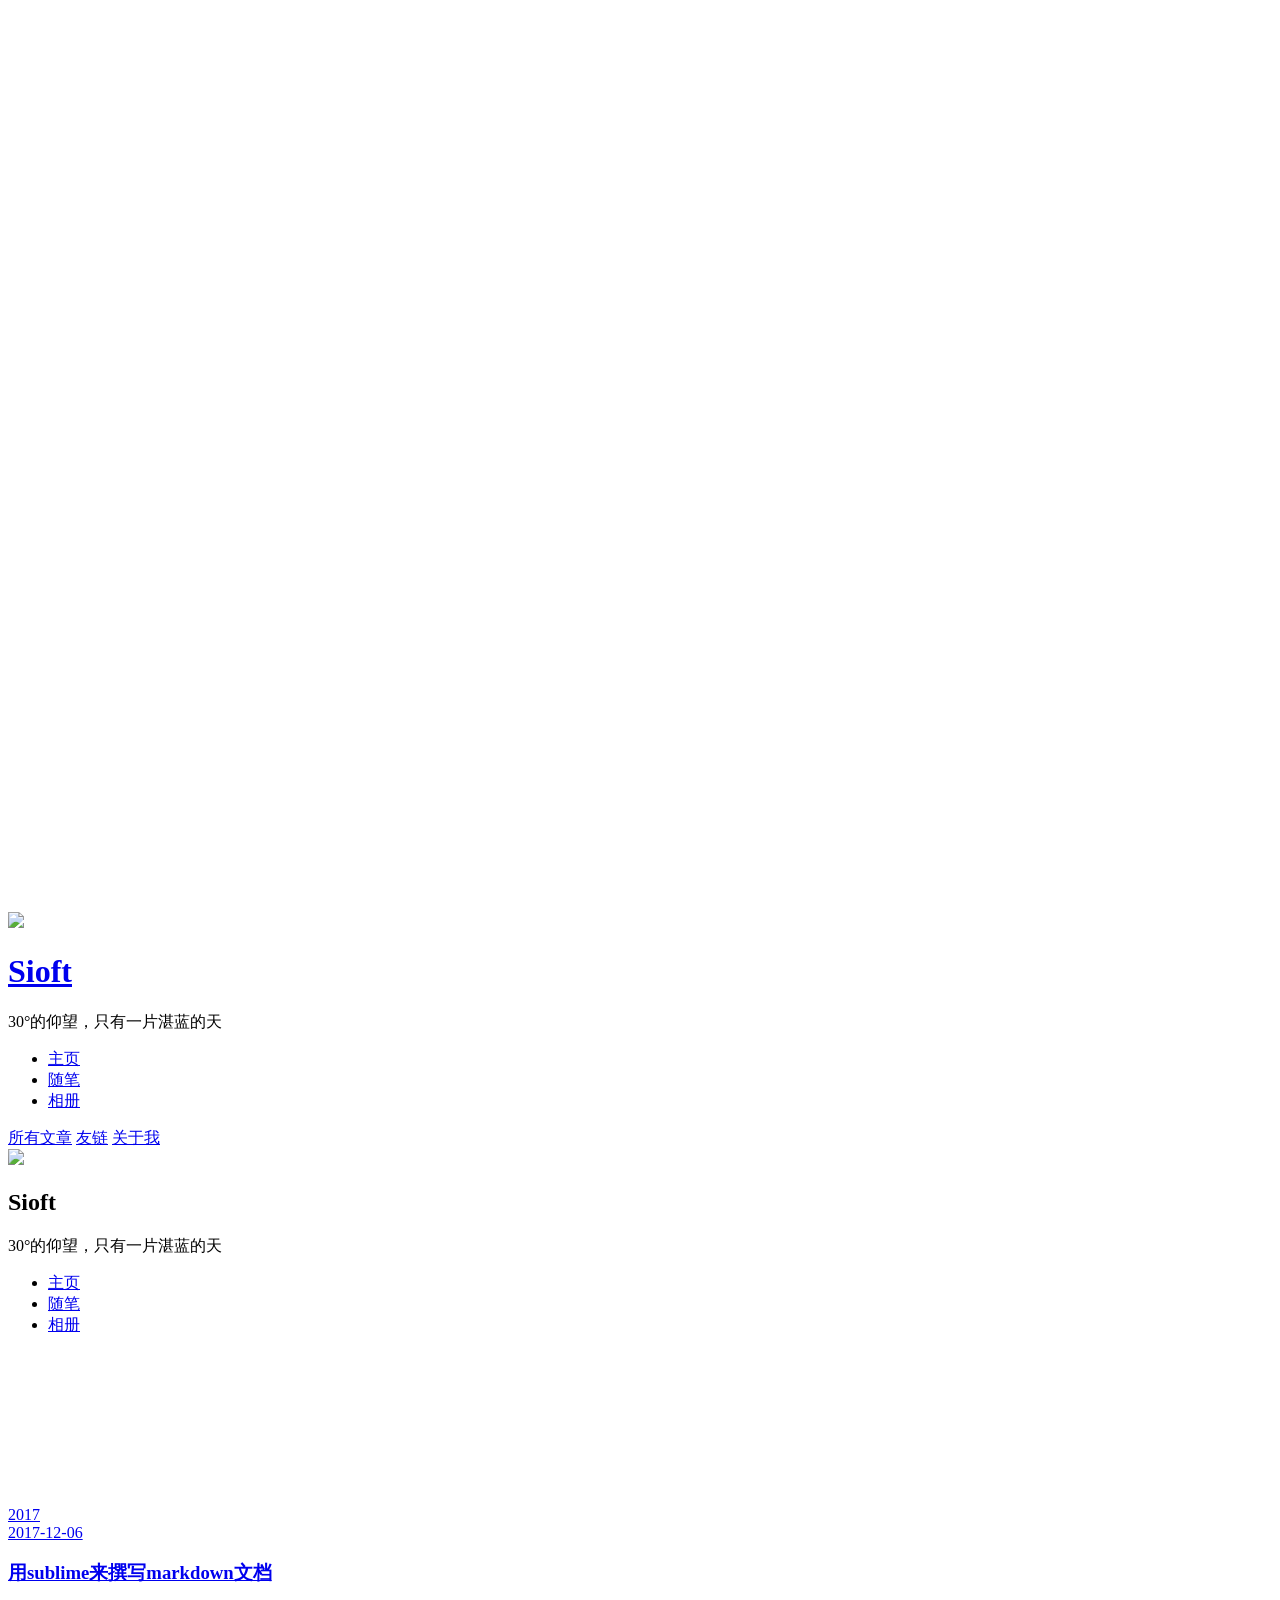
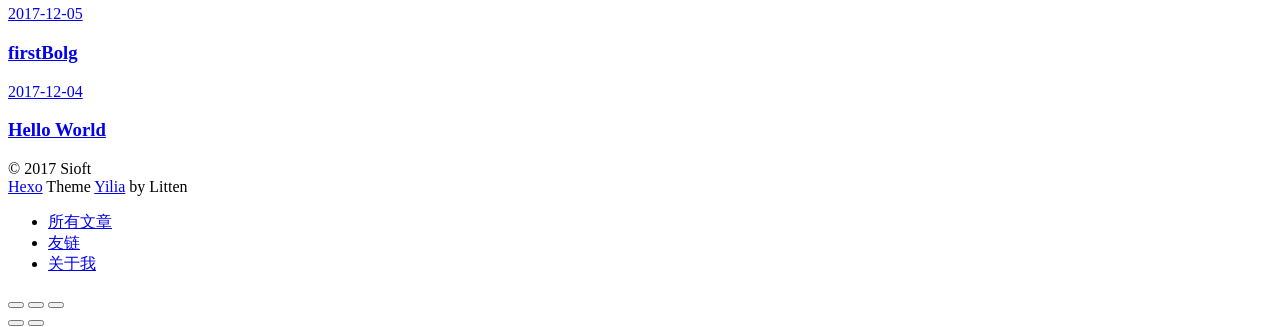
==== commit eab70d1f: "Site updated: 2017-12-07 15:15:04" ====
--- a/archives/index.html
+++ b/archives/index.html
@@ -45,7 +45,7 @@
 <div class="intrude-less">
 	<header id="header" class="inner">
 		<a href="/" class="profilepic">
-			<img src="" class="js-avatar">
+			<img src="https://raw.githubusercontent.com/Sioft/Blog_backups/master/images/萌宠_猫.jpg" class="js-avatar">
 		</a>
 		<hgroup>
 		  <h1 class="header-author"><a href="/">Sioft</a></h1>
@@ -60,6 +60,8 @@
 				<li><a href="/">主页</a></li>
 	        
 				<li><a href="/tags/随笔/">随笔</a></li>
+	        
+				<li><a href="/">相册</a></li>
 	        
 			</ul>
 		</nav>
@@ -81,13 +83,15 @@
 		<nav class="header-nav">
 			<div class="social">
 				
-					<a class="github" target="_blank" href="#" title="github"><i class="icon-github"></i></a>
-		        
-					<a class="weibo" target="_blank" href="#" title="weibo"><i class="icon-weibo"></i></a>
+					<a class="github" target="_blank" href="https://www.zhihu.com/people/si-yun-xuan-53/activities" title="github"><i class="icon-github"></i></a>
+		        
+					<a class="weibo" target="_blank" href="http://www.baidu.com/" title="weibo"><i class="icon-weibo"></i></a>
 		        
 					<a class="rss" target="_blank" href="#" title="rss"><i class="icon-rss"></i></a>
 		        
 					<a class="zhihu" target="_blank" href="#" title="zhihu"><i class="icon-zhihu"></i></a>
+		        
+					<a class="acfun" target="_blank" href="#" title="acfun"><i class="icon-acfun"></i></a>
 		        
 			</div>
 		</nav>
@@ -105,7 +109,7 @@
 	<div class="intrude-less">
 		<header id="header" class="inner">
 			<div class="profilepic">
-				<img src="" class="js-avatar">
+				<img src="https://raw.githubusercontent.com/Sioft/Blog_backups/master/images/萌宠_猫.jpg" class="js-avatar">
 			</div>
 			<hgroup>
 			  <h1 class="header-author js-header-author">Sioft</h1>
@@ -119,29 +123,35 @@
 			
 				
 			
+				
+			
 			
 			
 			<nav class="header-nav">
 				<div class="social">
 					
-						<a class="github" target="_blank" href="#" title="github"><i class="icon-github"></i></a>
+						<a class="github" target="_blank" href="https://www.zhihu.com/people/si-yun-xuan-53/activities" title="github"><i class="icon-github"></i></a>
 			        
-						<a class="weibo" target="_blank" href="#" title="weibo"><i class="icon-weibo"></i></a>
+						<a class="weibo" target="_blank" href="http://www.baidu.com/" title="weibo"><i class="icon-weibo"></i></a>
 			        
 						<a class="rss" target="_blank" href="#" title="rss"><i class="icon-rss"></i></a>
 			        
 						<a class="zhihu" target="_blank" href="#" title="zhihu"><i class="icon-zhihu"></i></a>
 			        
+						<a class="acfun" target="_blank" href="#" title="acfun"><i class="icon-acfun"></i></a>
+			        
 				</div>
 			</nav>
 
 			<nav class="header-menu js-header-menu">
-				<ul style="width: 50%">
+				<ul style="width: 70%">
 				
 				
-					<li style="width: 50%"><a href="/">主页</a></li>
-		        
-					<li style="width: 50%"><a href="/tags/随笔/">随笔</a></li>
+					<li style="width: 33.333333333333336%"><a href="/">主页</a></li>
+		        
+					<li style="width: 33.333333333333336%"><a href="/tags/随笔/">随笔</a></li>
+		        
+					<li style="width: 33.333333333333336%"><a href="/">相册</a></li>
 		        
 				</ul>
 			</nav>
@@ -394,7 +404,7 @@
         <ul class="search-ul">
           
             <li class="search-li">
-              <a href="http://localhost:4000/" target="_blank" class="search-title"><i class="icon-quo-left icon"></i>友情链接1</a>
+              <a href="https://lawlite19.me/" target="_blank" class="search-title"><i class="icon-quo-left icon"></i>lawlite19</a>
             </li>
           
             <li class="search-li">
@@ -425,7 +435,7 @@
     
     	<section class="tools-section tools-section-me" q-show="aboutme">
   	  	
-  	  		<div class="aboutme-wrap" id="js-aboutme">很惭愧&lt;br&gt;&lt;br&gt;只做了一点微小的工作&lt;br&gt;谢谢大家</div>
+  	  		<div class="aboutme-wrap" id="js-aboutme">不负春光，茁壮生长</div>
   	  	
     	</section>
     
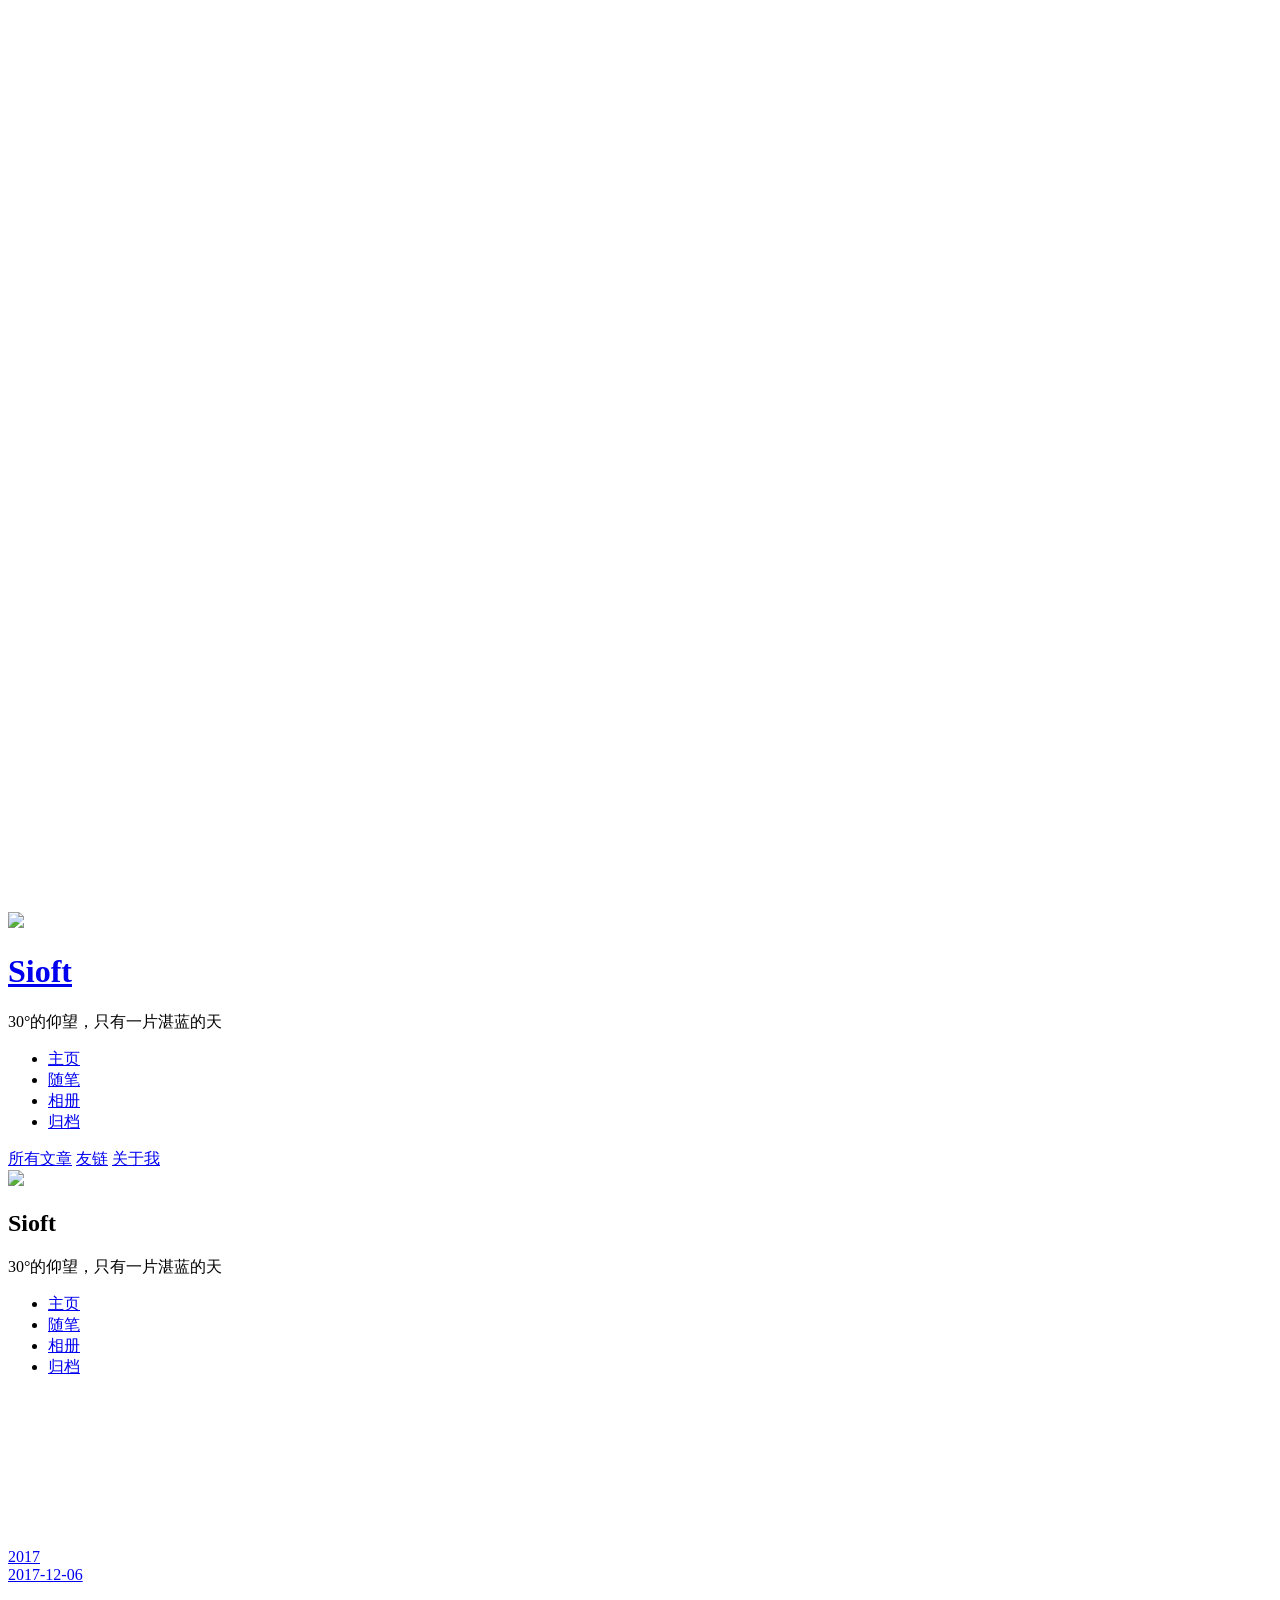
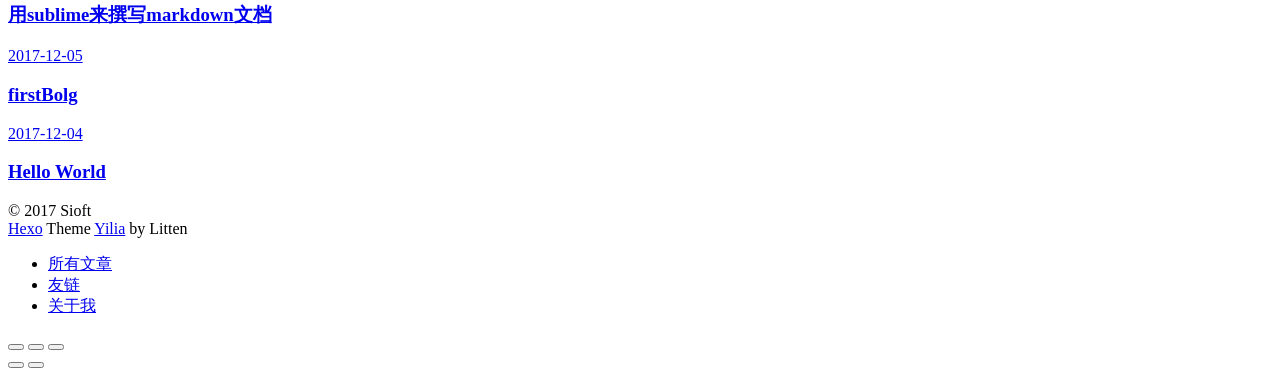
==== commit 8c6414b4: "Site updated: 2017-12-07 16:02:26" ====
--- a/archives/index.html
+++ b/archives/index.html
@@ -61,7 +61,9 @@
 	        
 				<li><a href="/tags/随笔/">随笔</a></li>
 	        
-				<li><a href="/">相册</a></li>
+				<li><a href="/photos/">相册</a></li>
+	        
+				<li><a href="http://lawlite.me/archives/">归档</a></li>
 	        
 			</ul>
 		</nav>
@@ -125,6 +127,8 @@
 			
 				
 			
+				
+			
 			
 			
 			<nav class="header-nav">
@@ -147,11 +151,13 @@
 				<ul style="width: 70%">
 				
 				
-					<li style="width: 33.333333333333336%"><a href="/">主页</a></li>
-		        
-					<li style="width: 33.333333333333336%"><a href="/tags/随笔/">随笔</a></li>
-		        
-					<li style="width: 33.333333333333336%"><a href="/">相册</a></li>
+					<li style="width: 25%"><a href="/">主页</a></li>
+		        
+					<li style="width: 25%"><a href="/tags/随笔/">随笔</a></li>
+		        
+					<li style="width: 25%"><a href="/photos/">相册</a></li>
+		        
+					<li style="width: 25%"><a href="http://lawlite.me/archives/">归档</a></li>
 		        
 				</ul>
 			</nav>
@@ -238,7 +244,7 @@
     <header class="archive-article-header">
       	<div class="article-meta">
 	      	<a href="/2017/12/04/hello-world/" class="archive-article-date">
-  	<time datetime="2017-12-04T03:09:23.503Z" itemprop="datePublished"><i class="icon-calendar icon"></i>2017-12-04</time>
+  	<time datetime="2017-12-04T03:09:23.504Z" itemprop="datePublished"><i class="icon-calendar icon"></i>2017-12-04</time>
 </a>
         </div>
     	 
@@ -283,7 +289,7 @@
     </div>
     <script>
 	var yiliaConfig = {
-		mathjax: false,
+		mathjax: true,
 		isHome: false,
 		isPost: false,
 		isArchive: true,
@@ -293,7 +299,7 @@
 		toc_hide_index: true,
 		root: "/",
 		innerArchive: true,
-		showTags: false
+		showTags: true
 	}
 </script>
 
@@ -302,6 +308,27 @@
 },function(t,n,r){"use strict";var e=r(2);t.exports=function(){var t=e(this),n="";return t.global&&(n+="g"),t.ignoreCase&&(n+="i"),t.multiline&&(n+="m"),t.unicode&&(n+="u"),t.sticky&&(n+="y"),n}},function(t,n){t.exports=function(t,n,r){var e=void 0===r;switch(n.length){case 0:return e?t():t.call(r);case 1:return e?t(n[0]):t.call(r,n[0]);case 2:return e?t(n[0],n[1]):t.call(r,n[0],n[1]);case 3:return e?t(n[0],n[1],n[2]):t.call(r,n[0],n[1],n[2]);case 4:return e?t(n[0],n[1],n[2],n[3]):t.call(r,n[0],n[1],n[2],n[3])}return t.apply(r,n)}},function(t,n,r){var e=r(6),i=r(45),o=r(7)("match");t.exports=function(t){var n;return e(t)&&(void 0!==(n=t[o])?!!n:"RegExp"==i(t))}},function(t,n,r){var e=r(7)("iterator"),i=!1;try{var o=[7][e]();o.return=function(){i=!0},Array.from(o,function(){throw 2})}catch(t){}t.exports=function(t,n){if(!n&&!i)return!1;var r=!1;try{var o=[7],u=o[e]();u.next=function(){return{done:r=!0}},o[e]=function(){return u},t(o)}catch(t){}return r}},function(t,n,r){t.exports=r(69)||!r(4)(function(){var t=Math.random();__defineSetter__.call(null,t,function(){}),delete r(3)[t]})},function(t,n){n.f=Object.getOwnPropertySymbols},function(t,n,r){var e=r(3),i="__core-js_shared__",o=e[i]||(e[i]={});t.exports=function(t){return o[t]||(o[t]={})}},function(t,n,r){for(var e,i=r(3),o=r(27),u=r(76),c=u("typed_array"),f=u("view"),a=!(!i.ArrayBuffer||!i.DataView),s=a,l=0,h="Int8Array,Uint8Array,Uint8ClampedArray,Int16Array,Uint16Array,Int32Array,Uint32Array,Float32Array,Float64Array".split(",");l<9;)(e=i[h[l++]])?(o(e.prototype,c,!0),o(e.prototype,f,!0)):s=!1;t.exports={ABV:a,CONSTR:s,TYPED:c,VIEW:f}},function(t,n){"use strict";var r={versions:function(){var t=window.navigator.userAgent;return{trident:t.indexOf("Trident")>-1,presto:t.indexOf("Presto")>-1,webKit:t.indexOf("AppleWebKit")>-1,gecko:t.indexOf("Gecko")>-1&&-1==t.indexOf("KHTML"),mobile:!!t.match(/AppleWebKit.*Mobile.*/),ios:!!t.match(/\(i[^;]+;( U;)? CPU.+Mac OS X/),android:t.indexOf("Android")>-1||t.indexOf("Linux")>-1,iPhone:t.indexOf("iPhone")>-1||t.indexOf("Mac")>-1,iPad:t.indexOf("iPad")>-1,webApp:-1==t.indexOf("Safari"),weixin:-1==t.indexOf("MicroMessenger")}}()};t.exports=r},function(t,n,r){"use strict";var e=r(85),i=function(t){return t&&t.__esModule?t:{default:t}}(e),o=function(){function t(t,n,e){return n||e?String.fromCharCode(n||e):r[t]||t}function n(t){return e[t]}var r={"&quot;":'"',"&lt;":"<","&gt;":">","&amp;":"&","&nbsp;":" "},e={};for(var u in r)e[r[u]]=u;return r["&apos;"]="'",e["'"]="&#39;",{encode:function(t){return t?(""+t).replace(/['<> "&]/g,n).replace(/\r?\n/g,"<br/>").replace(/\s/g,"&nbsp;"):""},decode:function(n){return n?(""+n).replace(/<br\s*\/?>/gi,"\n").replace(/&quot;|&lt;|&gt;|&amp;|&nbsp;|&apos;|&#(\d+);|&#(\d+)/g,t).replace(/\u00a0/g," "):""},encodeBase16:function(t){if(!t)return t;t+="";for(var n=[],r=0,e=t.length;e>r;r++)n.push(t.charCodeAt(r).toString(16).toUpperCase());return n.join("")},encodeBase16forJSON:function(t){if(!t)return t;t=t.replace(/[\u4E00-\u9FBF]/gi,function(t){return escape(t).replace("%u","\\u")});for(var n=[],r=0,e=t.length;e>r;r++)n.push(t.charCodeAt(r).toString(16).toUpperCase());return n.join("")},decodeBase16:function(t){if(!t)return t;t+="";for(var n=[],r=0,e=t.length;e>r;r+=2)n.push(String.fromCharCode("0x"+t.slice(r,r+2)));return n.join("")},encodeObject:function(t){if(t instanceof Array)for(var n=0,r=t.length;r>n;n++)t[n]=o.encodeObject(t[n]);else if("object"==(void 0===t?"undefined":(0,i.default)(t)))for(var e in t)t[e]=o.encodeObject(t[e]);else if("string"==typeof t)return o.encode(t);return t},loadScript:function(t){var n=document.createElement("script");document.getElementsByTagName("body")[0].appendChild(n),n.setAttribute("src",t)},addLoadEvent:function(t){var n=window.onload;"function"!=typeof window.onload?window.onload=t:window.onload=function(){n(),t()}}}}();t.exports=o},function(t,n,r){"use strict";var e=r(17),i=r(75),o=r(16);t.exports=function(t){for(var n=e(this),r=o(n.length),u=arguments.length,c=i(u>1?arguments[1]:void 0,r),f=u>2?arguments[2]:void 0,a=void 0===f?r:i(f,r);a>c;)n[c++]=t;return n}},function(t,n,r){"use strict";var e=r(11),i=r(66);t.exports=function(t,n,r){n in t?e.f(t,n,i(0,r)):t[n]=r}},function(t,n,r){var e=r(6),i=r(3).document,o=e(i)&&e(i.createElement);t.exports=function(t){return o?i.createElement(t):{}}},function(t,n){t.exports="constructor,hasOwnProperty,isPrototypeOf,propertyIsEnumerable,toLocaleString,toString,valueOf".split(",")},function(t,n,r){var e=r(7)("match");t.exports=function(t){var n=/./;try{"/./"[t](n)}catch(r){try{return n[e]=!1,!"/./"[t](n)}catch(t){}}return!0}},function(t,n,r){t.exports=r(3).document&&document.documentElement},function(t,n,r){var e=r(6),i=r(144).set;t.exports=function(t,n,r){var o,u=n.constructor;return u!==r&&"function"==typeof u&&(o=u.prototype)!==r.prototype&&e(o)&&i&&i(t,o),t}},function(t,n,r){var e=r(80),i=r(7)("iterator"),o=Array.prototype;t.exports=function(t){return void 0!==t&&(e.Array===t||o[i]===t)}},function(t,n,r){var e=r(45);t.exports=Array.isArray||function(t){return"Array"==e(t)}},function(t,n,r){"use strict";var e=r(70),i=r(66),o=r(81),u={};r(27)(u,r(7)("iterator"),function(){return this}),t.exports=function(t,n,r){t.prototype=e(u,{next:i(1,r)}),o(t,n+" Iterator")}},function(t,n,r){"use strict";var e=r(69),i=r(1),o=r(28),u=r(27),c=r(24),f=r(80),a=r(139),s=r(81),l=r(32),h=r(7)("iterator"),v=!([].keys&&"next"in[].keys()),p="keys",d="values",y=function(){return this};t.exports=function(t,n,r,g,b,m,x){a(r,n,g);var w,S,_,O=function(t){if(!v&&t in F)return F[t];switch(t){case p:case d:return function(){return new r(this,t)}}return function(){return new r(this,t)}},E=n+" Iterator",P=b==d,j=!1,F=t.prototype,M=F[h]||F["@@iterator"]||b&&F[b],A=M||O(b),N=b?P?O("entries"):A:void 0,T="Array"==n?F.entries||M:M;if(T&&(_=l(T.call(new t)))!==Object.prototype&&(s(_,E,!0),e||c(_,h)||u(_,h,y)),P&&M&&M.name!==d&&(j=!0,A=function(){return M.call(this)}),e&&!x||!v&&!j&&F[h]||u(F,h,A),f[n]=A,f[E]=y,b)if(w={values:P?A:O(d),keys:m?A:O(p),entries:N},x)for(S in w)S in F||o(F,S,w[S]);else i(i.P+i.F*(v||j),n,w);return w}},function(t,n){var r=Math.expm1;t.exports=!r||r(10)>22025.465794806718||r(10)<22025.465794806718||-2e-17!=r(-2e-17)?function(t){return 0==(t=+t)?t:t>-1e-6&&t<1e-6?t+t*t/2:Math.exp(t)-1}:r},function(t,n){t.exports=Math.sign||function(t){return 0==(t=+t)||t!=t?t:t<0?-1:1}},function(t,n,r){var e=r(3),i=r(151).set,o=e.MutationObserver||e.WebKitMutationObserver,u=e.process,c=e.Promise,f="process"==r(45)(u);t.exports=function(){var t,n,r,a=function(){var e,i;for(f&&(e=u.domain)&&e.exit();t;){i=t.fn,t=t.next;try{i()}catch(e){throw t?r():n=void 0,e}}n=void 0,e&&e.enter()};if(f)r=function(){u.nextTick(a)};else if(o){var s=!0,l=document.createTextNode("");new o(a).observe(l,{characterData:!0}),r=function(){l.data=s=!s}}else if(c&&c.resolve){var h=c.resolve();r=function(){h.then(a)}}else r=function(){i.call(e,a)};return function(e){var i={fn:e,next:void 0};n&&(n.next=i),t||(t=i,r()),n=i}}},function(t,n,r){var e=r(6),i=r(2),o=function(t,n){if(i(t),!e(n)&&null!==n)throw TypeError(n+": can't set as prototype!")};t.exports={set:Object.setPrototypeOf||("__proto__"in{}?function(t,n,e){try{e=r(53)(Function.call,r(31).f(Object.prototype,"__proto__").set,2),e(t,[]),n=!(t instanceof Array)}catch(t){n=!0}return function(t,r){return o(t,r),n?t.__proto__=r:e(t,r),t}}({},!1):void 0),check:o}},function(t,n,r){var e=r(126)("keys"),i=r(76);t.exports=function(t){return e[t]||(e[t]=i(t))}},function(t,n,r){var e=r(2),i=r(26),o=r(7)("species");t.exports=function(t,n){var r,u=e(t).constructor;return void 0===u||void 0==(r=e(u)[o])?n:i(r)}},function(t,n,r){var e=r(67),i=r(46);t.exports=function(t){return function(n,r){var o,u,c=String(i(n)),f=e(r),a=c.length;return f<0||f>=a?t?"":void 0:(o=c.charCodeAt(f),o<55296||o>56319||f+1===a||(u=c.charCodeAt(f+1))<56320||u>57343?t?c.charAt(f):o:t?c.slice(f,f+2):u-56320+(o-55296<<10)+65536)}}},function(t,n,r){var e=r(122),i=r(46);t.exports=function(t,n,r){if(e(n))throw TypeError("String#"+r+" doesn't accept regex!");return String(i(t))}},function(t,n,r){"use strict";var e=r(67),i=r(46);t.exports=function(t){var n=String(i(this)),r="",o=e(t);if(o<0||o==1/0)throw RangeError("Count can't be negative");for(;o>0;(o>>>=1)&&(n+=n))1&o&&(r+=n);return r}},function(t,n){t.exports="\t\n\v\f\r   ᠎             　\u2028\u2029\ufeff"},function(t,n,r){var e,i,o,u=r(53),c=r(121),f=r(135),a=r(132),s=r(3),l=s.process,h=s.setImmediate,v=s.clearImmediate,p=s.MessageChannel,d=0,y={},g="onreadystatechange",b=function(){var t=+this;if(y.hasOwnProperty(t)){var n=y[t];delete y[t],n()}},m=function(t){b.call(t.data)};h&&v||(h=function(t){for(var n=[],r=1;arguments.length>r;)n.push(arguments[r++]);return y[++d]=function(){c("function"==typeof t?t:Function(t),n)},e(d),d},v=function(t){delete y[t]},"process"==r(45)(l)?e=function(t){l.nextTick(u(b,t,1))}:p?(i=new p,o=i.port2,i.port1.onmessage=m,e=u(o.postMessage,o,1)):s.addEventListener&&"function"==typeof postMessage&&!s.importScripts?(e=function(t){s.postMessage(t+"","*")},s.addEventListener("message",m,!1)):e=g in a("script")?function(t){f.appendChild(a("script"))[g]=function(){f.removeChild(this),b.call(t)}}:function(t){setTimeout(u(b,t,1),0)}),t.exports={set:h,clear:v}},function(t,n,r){"use strict";var e=r(3),i=r(10),o=r(69),u=r(127),c=r(27),f=r(73),a=r(4),s=r(68),l=r(67),h=r(16),v=r(71).f,p=r(11).f,d=r(130),y=r(81),g="ArrayBuffer",b="DataView",m="prototype",x="Wrong length!",w="Wrong index!",S=e[g],_=e[b],O=e.Math,E=e.RangeError,P=e.Infinity,j=S,F=O.abs,M=O.pow,A=O.floor,N=O.log,T=O.LN2,I="buffer",k="byteLength",L="byteOffset",R=i?"_b":I,C=i?"_l":k,D=i?"_o":L,U=function(t,n,r){var e,i,o,u=Array(r),c=8*r-n-1,f=(1<<c)-1,a=f>>1,s=23===n?M(2,-24)-M(2,-77):0,l=0,h=t<0||0===t&&1/t<0?1:0;for(t=F(t),t!=t||t===P?(i=t!=t?1:0,e=f):(e=A(N(t)/T),t*(o=M(2,-e))<1&&(e--,o*=2),t+=e+a>=1?s/o:s*M(2,1-a),t*o>=2&&(e++,o/=2),e+a>=f?(i=0,e=f):e+a>=1?(i=(t*o-1)*M(2,n),e+=a):(i=t*M(2,a-1)*M(2,n),e=0));n>=8;u[l++]=255&i,i/=256,n-=8);for(e=e<<n|i,c+=n;c>0;u[l++]=255&e,e/=256,c-=8);return u[--l]|=128*h,u},W=function(t,n,r){var e,i=8*r-n-1,o=(1<<i)-1,u=o>>1,c=i-7,f=r-1,a=t[f--],s=127&a;for(a>>=7;c>0;s=256*s+t[f],f--,c-=8);for(e=s&(1<<-c)-1,s>>=-c,c+=n;c>0;e=256*e+t[f],f--,c-=8);if(0===s)s=1-u;else{if(s===o)return e?NaN:a?-P:P;e+=M(2,n),s-=u}return(a?-1:1)*e*M(2,s-n)},G=function(t){return t[3]<<24|t[2]<<16|t[1]<<8|t[0]},B=function(t){return[255&t]},V=function(t){return[255&t,t>>8&255]},z=function(t){return[255&t,t>>8&255,t>>16&255,t>>24&255]},q=function(t){return U(t,52,8)},K=function(t){return U(t,23,4)},J=function(t,n,r){p(t[m],n,{get:function(){return this[r]}})},Y=function(t,n,r,e){var i=+r,o=l(i);if(i!=o||o<0||o+n>t[C])throw E(w);var u=t[R]._b,c=o+t[D],f=u.slice(c,c+n);return e?f:f.reverse()},H=function(t,n,r,e,i,o){var u=+r,c=l(u);if(u!=c||c<0||c+n>t[C])throw E(w);for(var f=t[R]._b,a=c+t[D],s=e(+i),h=0;h<n;h++)f[a+h]=s[o?h:n-h-1]},$=function(t,n){s(t,S,g);var r=+n,e=h(r);if(r!=e)throw E(x);return e};if(u.ABV){if(!a(function(){new S})||!a(function(){new S(.5)})){S=function(t){return new j($(this,t))};for(var X,Q=S[m]=j[m],Z=v(j),tt=0;Z.length>tt;)(X=Z[tt++])in S||c(S,X,j[X]);o||(Q.constructor=S)}var nt=new _(new S(2)),rt=_[m].setInt8;nt.setInt8(0,2147483648),nt.setInt8(1,2147483649),!nt.getInt8(0)&&nt.getInt8(1)||f(_[m],{setInt8:function(t,n){rt.call(this,t,n<<24>>24)},setUint8:function(t,n){rt.call(this,t,n<<24>>24)}},!0)}else S=function(t){var n=$(this,t);this._b=d.call(Array(n),0),this[C]=n},_=function(t,n,r){s(this,_,b),s(t,S,b);var e=t[C],i=l(n);if(i<0||i>e)throw E("Wrong offset!");if(r=void 0===r?e-i:h(r),i+r>e)throw E(x);this[R]=t,this[D]=i,this[C]=r},i&&(J(S,k,"_l"),J(_,I,"_b"),J(_,k,"_l"),J(_,L,"_o")),f(_[m],{getInt8:function(t){return Y(this,1,t)[0]<<24>>24},getUint8:function(t){return Y(this,1,t)[0]},getInt16:function(t){var n=Y(this,2,t,arguments[1]);return(n[1]<<8|n[0])<<16>>16},getUint16:function(t){var n=Y(this,2,t,arguments[1]);return n[1]<<8|n[0]},getInt32:function(t){return G(Y(this,4,t,arguments[1]))},getUint32:function(t){return G(Y(this,4,t,arguments[1]))>>>0},getFloat32:function(t){return W(Y(this,4,t,arguments[1]),23,4)},getFloat64:function(t){return W(Y(this,8,t,arguments[1]),52,8)},setInt8:function(t,n){H(this,1,t,B,n)},setUint8:function(t,n){H(this,1,t,B,n)},setInt16:function(t,n){H(this,2,t,V,n,arguments[2])},setUint16:function(t,n){H(this,2,t,V,n,arguments[2])},setInt32:function(t,n){H(this,4,t,z,n,arguments[2])},setUint32:function(t,n){H(this,4,t,z,n,arguments[2])},setFloat32:function(t,n){H(this,4,t,K,n,arguments[2])},setFloat64:function(t,n){H(this,8,t,q,n,arguments[2])}});y(S,g),y(_,b),c(_[m],u.VIEW,!0),n[g]=S,n[b]=_},function(t,n,r){var e=r(3),i=r(52),o=r(69),u=r(182),c=r(11).f;t.exports=function(t){var n=i.Symbol||(i.Symbol=o?{}:e.Symbol||{});"_"==t.charAt(0)||t in n||c(n,t,{value:u.f(t)})}},function(t,n,r){var e=r(114),i=r(7)("iterator"),o=r(80);t.exports=r(52).getIteratorMethod=function(t){if(void 0!=t)return t[i]||t["@@iterator"]||o[e(t)]}},function(t,n,r){"use strict";var e=r(78),i=r(170),o=r(80),u=r(30);t.exports=r(140)(Array,"Array",function(t,n){this._t=u(t),this._i=0,this._k=n},function(){var t=this._t,n=this._k,r=this._i++;return!t||r>=t.length?(this._t=void 0,i(1)):"keys"==n?i(0,r):"values"==n?i(0,t[r]):i(0,[r,t[r]])},"values"),o.Arguments=o.Array,e("keys"),e("values"),e("entries")},function(t,n){function r(t,n){t.classList?t.classList.add(n):t.className+=" "+n}t.exports=r},function(t,n){function r(t,n){if(t.classList)t.classList.remove(n);else{var r=new RegExp("(^|\\b)"+n.split(" ").join("|")+"(\\b|$)","gi");t.className=t.className.replace(r," ")}}t.exports=r},function(t,n){function r(){throw new Error("setTimeout has not been defined")}function e(){throw new Error("clearTimeout has not been defined")}function i(t){if(s===setTimeout)return setTimeout(t,0);if((s===r||!s)&&setTimeout)return s=setTimeout,setTimeout(t,0);try{return s(t,0)}catch(n){try{return s.call(null,t,0)}catch(n){return s.call(this,t,0)}}}function o(t){if(l===clearTimeout)return clearTimeout(t);if((l===e||!l)&&clearTimeout)return l=clearTimeout,clearTimeout(t);try{return l(t)}catch(n){try{return l.call(null,t)}catch(n){return l.call(this,t)}}}function u(){d&&v&&(d=!1,v.length?p=v.concat(p):y=-1,p.length&&c())}function c(){if(!d){var t=i(u);d=!0;for(var n=p.length;n;){for(v=p,p=[];++y<n;)v&&v[y].run();y=-1,n=p.length}v=null,d=!1,o(t)}}function f(t,n){this.fun=t,this.array=n}function a(){}var s,l,h=t.exports={};!function(){try{s="function"==typeof setTimeout?setTimeout:r}catch(t){s=r}try{l="function"==typeof clearTimeout?clearTimeout:e}catch(t){l=e}}();var v,p=[],d=!1,y=-1;h.nextTick=function(t){var n=new Array(arguments.length-1);if(arguments.length>1)for(var r=1;r<arguments.length;r++)n[r-1]=arguments[r];p.push(new f(t,n)),1!==p.length||d||i(c)},f.prototype.run=function(){this.fun.apply(null,this.array)},h.title="browser",h.browser=!0,h.env={},h.argv=[],h.version="",h.versions={},h.on=a,h.addListener=a,h.once=a,h.off=a,h.removeListener=a,h.removeAllListeners=a,h.emit=a,h.prependListener=a,h.prependOnceListener=a,h.listeners=function(t){return[]},h.binding=function(t){throw new Error("process.binding is not supported")},h.cwd=function(){return"/"},h.chdir=function(t){throw new Error("process.chdir is not supported")},h.umask=function(){return 0}},function(t,n,r){var e=r(45);t.exports=function(t,n){if("number"!=typeof t&&"Number"!=e(t))throw TypeError(n);return+t}},function(t,n,r){"use strict";var e=r(17),i=r(75),o=r(16);t.exports=[].copyWithin||function(t,n){var r=e(this),u=o(r.length),c=i(t,u),f=i(n,u),a=arguments.length>2?arguments[2]:void 0,s=Math.min((void 0===a?u:i(a,u))-f,u-c),l=1;for(f<c&&c<f+s&&(l=-1,f+=s-1,c+=s-1);s-- >0;)f in r?r[c]=r[f]:delete r[c],c+=l,f+=l;return r}},function(t,n,r){var e=r(79);t.exports=function(t,n){var r=[];return e(t,!1,r.push,r,n),r}},function(t,n,r){var e=r(26),i=r(17),o=r(115),u=r(16);t.exports=function(t,n,r,c,f){e(n);var a=i(t),s=o(a),l=u(a.length),h=f?l-1:0,v=f?-1:1;if(r<2)for(;;){if(h in s){c=s[h],h+=v;break}if(h+=v,f?h<0:l<=h)throw TypeError("Reduce of empty array with no initial value")}for(;f?h>=0:l>h;h+=v)h in s&&(c=n(c,s[h],h,a));return c}},function(t,n,r){"use strict";var e=r(26),i=r(6),o=r(121),u=[].slice,c={},f=function(t,n,r){if(!(n in c)){for(var e=[],i=0;i<n;i++)e[i]="a["+i+"]";c[n]=Function("F,a","return new F("+e.join(",")+")")}return c[n](t,r)};t.exports=Function.bind||function(t){var n=e(this),r=u.call(arguments,1),c=function(){var e=r.concat(u.call(arguments));return this instanceof c?f(n,e.length,e):o(n,e,t)};return i(n.prototype)&&(c.prototype=n.prototype),c}},function(t,n,r){"use strict";var e=r(11).f,i=r(70),o=r(73),u=r(53),c=r(68),f=r(46),a=r(79),s=r(140),l=r(170),h=r(74),v=r(10),p=r(65).fastKey,d=v?"_s":"size",y=function(t,n){var r,e=p(n);if("F"!==e)return t._i[e];for(r=t._f;r;r=r.n)if(r.k==n)return r};t.exports={getConstructor:function(t,n,r,s){var l=t(function(t,e){c(t,l,n,"_i"),t._i=i(null),t._f=void 0,t._l=void 0,t[d]=0,void 0!=e&&a(e,r,t[s],t)});return o(l.prototype,{clear:function(){for(var t=this,n=t._i,r=t._f;r;r=r.n)r.r=!0,r.p&&(r.p=r.p.n=void 0),delete n[r.i];t._f=t._l=void 0,t[d]=0},delete:function(t){var n=this,r=y(n,t);if(r){var e=r.n,i=r.p;delete n._i[r.i],r.r=!0,i&&(i.n=e),e&&(e.p=i),n._f==r&&(n._f=e),n._l==r&&(n._l=i),n[d]--}return!!r},forEach:function(t){c(this,l,"forEach");for(var n,r=u(t,arguments.length>1?arguments[1]:void 0,3);n=n?n.n:this._f;)for(r(n.v,n.k,this);n&&n.r;)n=n.p},has:function(t){return!!y(this,t)}}),v&&e(l.prototype,"size",{get:function(){return f(this[d])}}),l},def:function(t,n,r){var e,i,o=y(t,n);return o?o.v=r:(t._l=o={i:i=p(n,!0),k:n,v:r,p:e=t._l,n:void 0,r:!1},t._f||(t._f=o),e&&(e.n=o),t[d]++,"F"!==i&&(t._i[i]=o)),t},getEntry:y,setStrong:function(t,n,r){s(t,n,function(t,n){this._t=t,this._k=n,this._l=void 0},function(){for(var t=this,n=t._k,r=t._l;r&&r.r;)r=r.p;return t._t&&(t._l=r=r?r.n:t._t._f)?"keys"==n?l(0,r.k):"values"==n?l(0,r.v):l(0,[r.k,r.v]):(t._t=void 0,l(1))},r?"entries":"values",!r,!0),h(n)}}},function(t,n,r){var e=r(114),i=r(161);t.exports=function(t){return function(){if(e(this)!=t)throw TypeError(t+"#toJSON isn't generic");return i(this)}}},function(t,n,r){"use strict";var e=r(73),i=r(65).getWeak,o=r(2),u=r(6),c=r(68),f=r(79),a=r(48),s=r(24),l=a(5),h=a(6),v=0,p=function(t){return t._l||(t._l=new d)},d=function(){this.a=[]},y=function(t,n){return l(t.a,function(t){return t[0]===n})};d.prototype={get:function(t){var n=y(this,t);if(n)return n[1]},has:function(t){return!!y(this,t)},set:function(t,n){var r=y(this,t);r?r[1]=n:this.a.push([t,n])},delete:function(t){var n=h(this.a,function(n){return n[0]===t});return~n&&this.a.splice(n,1),!!~n}},t.exports={getConstructor:function(t,n,r,o){var a=t(function(t,e){c(t,a,n,"_i"),t._i=v++,t._l=void 0,void 0!=e&&f(e,r,t[o],t)});return e(a.prototype,{delete:function(t){if(!u(t))return!1;var n=i(t);return!0===n?p(this).delete(t):n&&s(n,this._i)&&delete n[this._i]},has:function(t){if(!u(t))return!1;var n=i(t);return!0===n?p(this).has(t):n&&s(n,this._i)}}),a},def:function(t,n,r){var e=i(o(n),!0);return!0===e?p(t).set(n,r):e[t._i]=r,t},ufstore:p}},function(t,n,r){t.exports=!r(10)&&!r(4)(function(){return 7!=Object.defineProperty(r(132)("div"),"a",{get:function(){return 7}}).a})},function(t,n,r){var e=r(6),i=Math.floor;t.exports=function(t){return!e(t)&&isFinite(t)&&i(t)===t}},function(t,n,r){var e=r(2);t.exports=function(t,n,r,i){try{return i?n(e(r)[0],r[1]):n(r)}catch(n){var o=t.return;throw void 0!==o&&e(o.call(t)),n}}},function(t,n){t.exports=function(t,n){return{value:n,done:!!t}}},function(t,n){t.exports=Math.log1p||function(t){return(t=+t)>-1e-8&&t<1e-8?t-t*t/2:Math.log(1+t)}},function(t,n,r){"use strict";var e=r(72),i=r(125),o=r(116),u=r(17),c=r(115),f=Object.assign;t.exports=!f||r(4)(function(){var t={},n={},r=Symbol(),e="abcdefghijklmnopqrst";return t[r]=7,e.split("").forEach(function(t){n[t]=t}),7!=f({},t)[r]||Object.keys(f({},n)).join("")!=e})?function(t,n){for(var r=u(t),f=arguments.length,a=1,s=i.f,l=o.f;f>a;)for(var h,v=c(arguments[a++]),p=s?e(v).concat(s(v)):e(v),d=p.length,y=0;d>y;)l.call(v,h=p[y++])&&(r[h]=v[h]);return r}:f},function(t,n,r){var e=r(11),i=r(2),o=r(72);t.exports=r(10)?Object.defineProperties:function(t,n){i(t);for(var r,u=o(n),c=u.length,f=0;c>f;)e.f(t,r=u[f++],n[r]);return t}},function(t,n,r){var e=r(30),i=r(71).f,o={}.toString,u="object"==typeof window&&window&&Object.getOwnPropertyNames?Object.getOwnPropertyNames(window):[],c=function(t){try{return i(t)}catch(t){return u.slice()}};t.exports.f=function(t){return u&&"[object Window]"==o.call(t)?c(t):i(e(t))}},function(t,n,r){var e=r(24),i=r(30),o=r(117)(!1),u=r(145)("IE_PROTO");t.exports=function(t,n){var r,c=i(t),f=0,a=[];for(r in c)r!=u&&e(c,r)&&a.push(r);for(;n.length>f;)e(c,r=n[f++])&&(~o(a,r)||a.push(r));return a}},function(t,n,r){var e=r(72),i=r(30),o=r(116).f;t.exports=function(t){return function(n){for(var r,u=i(n),c=e(u),f=c.length,a=0,s=[];f>a;)o.call(u,r=c[a++])&&s.push(t?[r,u[r]]:u[r]);return s}}},function(t,n,r){var e=r(71),i=r(125),o=r(2),u=r(3).Reflect;t.exports=u&&u.ownKeys||function(t){var n=e.f(o(t)),r=i.f;return r?n.concat(r(t)):n}},function(t,n,r){var e=r(3).parseFloat,i=r(82).trim;t.exports=1/e(r(150)+"-0")!=-1/0?function(t){var n=i(String(t),3),r=e(n);return 0===r&&"-"==n.charAt(0)?-0:r}:e},function(t,n,r){var e=r(3).parseInt,i=r(82).trim,o=r(150),u=/^[\-+]?0[xX]/;t.exports=8!==e(o+"08")||22!==e(o+"0x16")?function(t,n){var r=i(String(t),3);return e(r,n>>>0||(u.test(r)?16:10))}:e},function(t,n){t.exports=Object.is||function(t,n){return t===n?0!==t||1/t==1/n:t!=t&&n!=n}},function(t,n,r){var e=r(16),i=r(149),o=r(46);t.exports=function(t,n,r,u){var c=String(o(t)),f=c.length,a=void 0===r?" ":String(r),s=e(n);if(s<=f||""==a)return c;var l=s-f,h=i.call(a,Math.ceil(l/a.length));return h.length>l&&(h=h.slice(0,l)),u?h+c:c+h}},function(t,n,r){n.f=r(7)},function(t,n,r){"use strict";var e=r(164);t.exports=r(118)("Map",function(t){return function(){return t(this,arguments.length>0?arguments[0]:void 0)}},{get:function(t){var n=e.getEntry(this,t);return n&&n.v},set:function(t,n){return e.def(this,0===t?0:t,n)}},e,!0)},function(t,n,r){r(10)&&"g"!=/./g.flags&&r(11).f(RegExp.prototype,"flags",{configurable:!0,get:r(120)})},function(t,n,r){"use strict";var e=r(164);t.exports=r(118)("Set",function(t){return function(){return t(this,arguments.length>0?arguments[0]:void 0)}},{add:function(t){return e.def(this,t=0===t?0:t,t)}},e)},function(t,n,r){"use strict";var e,i=r(48)(0),o=r(28),u=r(65),c=r(172),f=r(166),a=r(6),s=u.getWeak,l=Object.isExtensible,h=f.ufstore,v={},p=function(t){return function(){return t(this,arguments.length>0?arguments[0]:void 0)}},d={get:function(t){if(a(t)){var n=s(t);return!0===n?h(this).get(t):n?n[this._i]:void 0}},set:function(t,n){return f.def(this,t,n)}},y=t.exports=r(118)("WeakMap",p,d,f,!0,!0);7!=(new y).set((Object.freeze||Object)(v),7).get(v)&&(e=f.getConstructor(p),c(e.prototype,d),u.NEED=!0,i(["delete","has","get","set"],function(t){var n=y.prototype,r=n[t];o(n,t,function(n,i){if(a(n)&&!l(n)){this._f||(this._f=new e);var o=this._f[t](n,i);return"set"==t?this:o}return r.call(this,n,i)})}))},,,,function(t,n){"use strict";function r(){var t=document.querySelector("#page-nav");if(t&&!document.querySelector("#page-nav .extend.prev")&&(t.innerHTML='<a class="extend prev disabled" rel="prev">&laquo; Prev</a>'+t.innerHTML),t&&!document.querySelector("#page-nav .extend.next")&&(t.innerHTML=t.innerHTML+'<a class="extend next disabled" rel="next">Next &raquo;</a>'),yiliaConfig&&yiliaConfig.open_in_new){document.querySelectorAll(".article-entry a:not(.article-more-a)").forEach(function(t){var n=t.getAttribute("target");n&&""!==n||t.setAttribute("target","_blank")})}if(yiliaConfig&&yiliaConfig.toc_hide_index){document.querySelectorAll(".toc-number").forEach(function(t){t.style.display="none"})}var n=document.querySelector("#js-aboutme");n&&0!==n.length&&(n.innerHTML=n.innerText)}t.exports={init:r}},function(t,n,r){"use strict";function e(t){return t&&t.__esModule?t:{default:t}}function i(t,n){var r=/\/|index.html/g;return t.replace(r,"")===n.replace(r,"")}function o(){for(var t=document.querySelectorAll(".js-header-menu li a"),n=window.location.pathname,r=0,e=t.length;r<e;r++){var o=t[r];i(n,o.getAttribute("href"))&&(0,h.default)(o,"active")}}function u(t){for(var n=t.offsetLeft,r=t.offsetParent;null!==r;)n+=r.offsetLeft,r=r.offsetParent;return n}function c(t){for(var n=t.offsetTop,r=t.offsetParent;null!==r;)n+=r.offsetTop,r=r.offsetParent;return n}function f(t,n,r,e,i){var o=u(t),f=c(t)-n;if(f-r<=i){var a=t.$newDom;a||(a=t.cloneNode(!0),(0,d.default)(t,a),t.$newDom=a,a.style.position="fixed",a.style.top=(r||f)+"px",a.style.left=o+"px",a.style.zIndex=e||2,a.style.width="100%",a.style.color="#fff"),a.style.visibility="visible",t.style.visibility="hidden"}else{t.style.visibility="visible";var s=t.$newDom;s&&(s.style.visibility="hidden")}}function a(){var t=document.querySelector(".js-overlay"),n=document.querySelector(".js-header-menu");f(t,document.body.scrollTop,-63,2,0),f(n,document.body.scrollTop,1,3,0)}function s(){document.querySelector("#container").addEventListener("scroll",function(t){a()}),window.addEventListener("scroll",function(t){a()}),a()}var l=r(156),h=e(l),v=r(157),p=(e(v),r(382)),d=e(p),y=r(128),g=e(y),b=r(190),m=e(b),x=r(129);(function(){g.default.versions.mobile&&window.screen.width<800&&(o(),s())})(),(0,x.addLoadEvent)(function(){m.default.init()}),t.exports={}},,,,function(t,n,r){(function(t){"use strict";function n(t,n,r){t[n]||Object[e](t,n,{writable:!0,configurable:!0,value:r})}if(r(381),r(391),r(198),t._babelPolyfill)throw new Error("only one instance of babel-polyfill is allowed");t._babelPolyfill=!0;var e="defineProperty";n(String.prototype,"padLeft","".padStart),n(String.prototype,"padRight","".padEnd),"pop,reverse,shift,keys,values,entries,indexOf,every,some,forEach,map,filter,find,findIndex,includes,join,slice,concat,push,splice,unshift,sort,lastIndexOf,reduce,reduceRight,copyWithin,fill".split(",").forEach(function(t){[][t]&&n(Array,t,Function.call.bind([][t]))})}).call(n,function(){return this}())},,,function(t,n,r){r(210),t.exports=r(52).RegExp.escape},,,,function(t,n,r){var e=r(6),i=r(138),o=r(7)("species");t.exports=function(t){var n;return i(t)&&(n=t.constructor,"function"!=typeof n||n!==Array&&!i(n.prototype)||(n=void 0),e(n)&&null===(n=n[o])&&(n=void 0)),void 0===n?Array:n}},function(t,n,r){var e=r(202);t.exports=function(t,n){return new(e(t))(n)}},function(t,n,r){"use strict";var e=r(2),i=r(50),o="number";t.exports=function(t){if("string"!==t&&t!==o&&"default"!==t)throw TypeError("Incorrect hint");return i(e(this),t!=o)}},function(t,n,r){var e=r(72),i=r(125),o=r(116);t.exports=function(t){var n=e(t),r=i.f;if(r)for(var u,c=r(t),f=o.f,a=0;c.length>a;)f.call(t,u=c[a++])&&n.push(u);return n}},function(t,n,r){var e=r(72),i=r(30);t.exports=function(t,n){for(var r,o=i(t),u=e(o),c=u.length,f=0;c>f;)if(o[r=u[f++]]===n)return r}},function(t,n,r){"use strict";var e=r(208),i=r(121),o=r(26);t.exports=function(){for(var t=o(this),n=arguments.length,r=Array(n),u=0,c=e._,f=!1;n>u;)(r[u]=arguments[u++])===c&&(f=!0);return function(){var e,o=this,u=arguments.length,a=0,s=0;if(!f&&!u)return i(t,r,o);if(e=r.slice(),f)for(;n>a;a++)e[a]===c&&(e[a]=arguments[s++]);for(;u>s;)e.push(arguments[s++]);return i(t,e,o)}}},function(t,n,r){t.exports=r(3)},function(t,n){t.exports=function(t,n){var r=n===Object(n)?function(t){return n[t]}:n;return function(n){return String(n).replace(t,r)}}},function(t,n,r){var e=r(1),i=r(209)(/[\\^$*+?.()|[\]{}]/g,"\\$&");e(e.S,"RegExp",{escape:function(t){return i(t)}})},function(t,n,r){var e=r(1);e(e.P,"Array",{copyWithin:r(160)}),r(78)("copyWithin")},function(t,n,r){"use strict";var e=r(1),i=r(48)(4);e(e.P+e.F*!r(47)([].every,!0),"Array",{every:function(t){return i(this,t,arguments[1])}})},function(t,n,r){var e=r(1);e(e.P,"Array",{fill:r(130)}),r(78)("fill")},function(t,n,r){"use strict";var e=r(1),i=r(48)(2);e(e.P+e.F*!r(47)([].filter,!0),"Array",{filter:function(t){return i(this,t,arguments[1])}})},function(t,n,r){"use strict";var e=r(1),i=r(48)(6),o="findIndex",u=!0;o in[]&&Array(1)[o](function(){u=!1}),e(e.P+e.F*u,"Array",{findIndex:function(t){return i(this,t,arguments.length>1?arguments[1]:void 0)}}),r(78)(o)},function(t,n,r){"use strict";var e=r(1),i=r(48)(5),o="find",u=!0;o in[]&&Array(1)[o](function(){u=!1}),e(e.P+e.F*u,"Array",{find:function(t){return i(this,t,arguments.length>1?arguments[1]:void 0)}}),r(78)(o)},function(t,n,r){"use strict";var e=r(1),i=r(48)(0),o=r(47)([].forEach,!0);e(e.P+e.F*!o,"Array",{forEach:function(t){return i(this,t,arguments[1])}})},function(t,n,r){"use strict";var e=r(53),i=r(1),o=r(17),u=r(169),c=r(137),f=r(16),a=r(131),s=r(154);i(i.S+i.F*!r(123)(function(t){Array.from(t)}),"Array",{from:function(t){var n,r,i,l,h=o(t),v="function"==typeof this?this:Array,p=arguments.length,d=p>1?arguments[1]:void 0,y=void 0!==d,g=0,b=s(h);if(y&&(d=e(d,p>2?arguments[2]:void 0,2)),void 0==b||v==Array&&c(b))for(n=f(h.length),r=new v(n);n>g;g++)a(r,g,y?d(h[g],g):h[g]);else for(l=b.call(h),r=new v;!(i=l.next()).done;g++)a(r,g,y?u(l,d,[i.value,g],!0):i.value);return r.length=g,r}})},function(t,n,r){"use strict";var e=r(1),i=r(117)(!1),o=[].indexOf,u=!!o&&1/[1].indexOf(1,-0)<0;e(e.P+e.F*(u||!r(47)(o)),"Array",{indexOf:function(t){return u?o.apply(this,arguments)||0:i(this,t,arguments[1])}})},function(t,n,r){var e=r(1);e(e.S,"Array",{isArray:r(138)})},function(t,n,r){"use strict";var e=r(1),i=r(30),o=[].join;e(e.P+e.F*(r(115)!=Object||!r(47)(o)),"Array",{join:function(t){return o.call(i(this),void 0===t?",":t)}})},function(t,n,r){"use strict";var e=r(1),i=r(30),o=r(67),u=r(16),c=[].lastIndexOf,f=!!c&&1/[1].lastIndexOf(1,-0)<0;e(e.P+e.F*(f||!r(47)(c)),"Array",{lastIndexOf:function(t){if(f)return c.apply(this,arguments)||0;var n=i(this),r=u(n.length),e=r-1;for(arguments.length>1&&(e=Math.min(e,o(arguments[1]))),e<0&&(e=r+e);e>=0;e--)if(e in n&&n[e]===t)return e||0;return-1}})},function(t,n,r){"use strict";var e=r(1),i=r(48)(1);e(e.P+e.F*!r(47)([].map,!0),"Array",{map:function(t){return i(this,t,arguments[1])}})},function(t,n,r){"use strict";var e=r(1),i=r(131);e(e.S+e.F*r(4)(function(){function t(){}return!(Array.of.call(t)instanceof t)}),"Array",{of:function(){for(var t=0,n=arguments.length,r=new("function"==typeof this?this:Array)(n);n>t;)i(r,t,arguments[t++]);return r.length=n,r}})},function(t,n,r){"use strict";var e=r(1),i=r(162);e(e.P+e.F*!r(47)([].reduceRight,!0),"Array",{reduceRight:function(t){return i(this,t,arguments.length,arguments[1],!0)}})},function(t,n,r){"use strict";var e=r(1),i=r(162);e(e.P+e.F*!r(47)([].reduce,!0),"Array",{reduce:function(t){return i(this,t,arguments.length,arguments[1],!1)}})},function(t,n,r){"use strict";var e=r(1),i=r(135),o=r(45),u=r(75),c=r(16),f=[].slice;e(e.P+e.F*r(4)(function(){i&&f.call(i)}),"Array",{slice:function(t,n){var r=c(this.length),e=o(this);if(n=void 0===n?r:n,"Array"==e)return f.call(this,t,n);for(var i=u(t,r),a=u(n,r),s=c(a-i),l=Array(s),h=0;h<s;h++)l[h]="String"==e?this.charAt(i+h):this[i+h];return l}})},function(t,n,r){"use strict";var e=r(1),i=r(48)(3);e(e.P+e.F*!r(47)([].some,!0),"Array",{some:function(t){return i(this,t,arguments[1])}})},function(t,n,r){"use strict";var e=r(1),i=r(26),o=r(17),u=r(4),c=[].sort,f=[1,2,3];e(e.P+e.F*(u(function(){f.sort(void 0)})||!u(function(){f.sort(null)})||!r(47)(c)),"Array",{sort:function(t){return void 0===t?c.call(o(this)):c.call(o(this),i(t))}})},function(t,n,r){r(74)("Array")},function(t,n,r){var e=r(1);e(e.S,"Date",{now:function(){return(new Date).getTime()}})},function(t,n,r){"use strict";var e=r(1),i=r(4),o=Date.prototype.getTime,u=function(t){return t>9?t:"0"+t};e(e.P+e.F*(i(function(){return"0385-07-25T07:06:39.999Z"!=new Date(-5e13-1).toISOString()})||!i(function(){new Date(NaN).toISOString()})),"Date",{toISOString:function(){
 if(!isFinite(o.call(this)))throw RangeError("Invalid time value");var t=this,n=t.getUTCFullYear(),r=t.getUTCMilliseconds(),e=n<0?"-":n>9999?"+":"";return e+("00000"+Math.abs(n)).slice(e?-6:-4)+"-"+u(t.getUTCMonth()+1)+"-"+u(t.getUTCDate())+"T"+u(t.getUTCHours())+":"+u(t.getUTCMinutes())+":"+u(t.getUTCSeconds())+"."+(r>99?r:"0"+u(r))+"Z"}})},function(t,n,r){"use strict";var e=r(1),i=r(17),o=r(50);e(e.P+e.F*r(4)(function(){return null!==new Date(NaN).toJSON()||1!==Date.prototype.toJSON.call({toISOString:function(){return 1}})}),"Date",{toJSON:function(t){var n=i(this),r=o(n);return"number"!=typeof r||isFinite(r)?n.toISOString():null}})},function(t,n,r){var e=r(7)("toPrimitive"),i=Date.prototype;e in i||r(27)(i,e,r(204))},function(t,n,r){var e=Date.prototype,i="Invalid Date",o="toString",u=e[o],c=e.getTime;new Date(NaN)+""!=i&&r(28)(e,o,function(){var t=c.call(this);return t===t?u.call(this):i})},function(t,n,r){var e=r(1);e(e.P,"Function",{bind:r(163)})},function(t,n,r){"use strict";var e=r(6),i=r(32),o=r(7)("hasInstance"),u=Function.prototype;o in u||r(11).f(u,o,{value:function(t){if("function"!=typeof this||!e(t))return!1;if(!e(this.prototype))return t instanceof this;for(;t=i(t);)if(this.prototype===t)return!0;return!1}})},function(t,n,r){var e=r(11).f,i=r(66),o=r(24),u=Function.prototype,c="name",f=Object.isExtensible||function(){return!0};c in u||r(10)&&e(u,c,{configurable:!0,get:function(){try{var t=this,n=(""+t).match(/^\s*function ([^ (]*)/)[1];return o(t,c)||!f(t)||e(t,c,i(5,n)),n}catch(t){return""}}})},function(t,n,r){var e=r(1),i=r(171),o=Math.sqrt,u=Math.acosh;e(e.S+e.F*!(u&&710==Math.floor(u(Number.MAX_VALUE))&&u(1/0)==1/0),"Math",{acosh:function(t){return(t=+t)<1?NaN:t>94906265.62425156?Math.log(t)+Math.LN2:i(t-1+o(t-1)*o(t+1))}})},function(t,n,r){function e(t){return isFinite(t=+t)&&0!=t?t<0?-e(-t):Math.log(t+Math.sqrt(t*t+1)):t}var i=r(1),o=Math.asinh;i(i.S+i.F*!(o&&1/o(0)>0),"Math",{asinh:e})},function(t,n,r){var e=r(1),i=Math.atanh;e(e.S+e.F*!(i&&1/i(-0)<0),"Math",{atanh:function(t){return 0==(t=+t)?t:Math.log((1+t)/(1-t))/2}})},function(t,n,r){var e=r(1),i=r(142);e(e.S,"Math",{cbrt:function(t){return i(t=+t)*Math.pow(Math.abs(t),1/3)}})},function(t,n,r){var e=r(1);e(e.S,"Math",{clz32:function(t){return(t>>>=0)?31-Math.floor(Math.log(t+.5)*Math.LOG2E):32}})},function(t,n,r){var e=r(1),i=Math.exp;e(e.S,"Math",{cosh:function(t){return(i(t=+t)+i(-t))/2}})},function(t,n,r){var e=r(1),i=r(141);e(e.S+e.F*(i!=Math.expm1),"Math",{expm1:i})},function(t,n,r){var e=r(1),i=r(142),o=Math.pow,u=o(2,-52),c=o(2,-23),f=o(2,127)*(2-c),a=o(2,-126),s=function(t){return t+1/u-1/u};e(e.S,"Math",{fround:function(t){var n,r,e=Math.abs(t),o=i(t);return e<a?o*s(e/a/c)*a*c:(n=(1+c/u)*e,r=n-(n-e),r>f||r!=r?o*(1/0):o*r)}})},function(t,n,r){var e=r(1),i=Math.abs;e(e.S,"Math",{hypot:function(t,n){for(var r,e,o=0,u=0,c=arguments.length,f=0;u<c;)r=i(arguments[u++]),f<r?(e=f/r,o=o*e*e+1,f=r):r>0?(e=r/f,o+=e*e):o+=r;return f===1/0?1/0:f*Math.sqrt(o)}})},function(t,n,r){var e=r(1),i=Math.imul;e(e.S+e.F*r(4)(function(){return-5!=i(4294967295,5)||2!=i.length}),"Math",{imul:function(t,n){var r=65535,e=+t,i=+n,o=r&e,u=r&i;return 0|o*u+((r&e>>>16)*u+o*(r&i>>>16)<<16>>>0)}})},function(t,n,r){var e=r(1);e(e.S,"Math",{log10:function(t){return Math.log(t)/Math.LN10}})},function(t,n,r){var e=r(1);e(e.S,"Math",{log1p:r(171)})},function(t,n,r){var e=r(1);e(e.S,"Math",{log2:function(t){return Math.log(t)/Math.LN2}})},function(t,n,r){var e=r(1);e(e.S,"Math",{sign:r(142)})},function(t,n,r){var e=r(1),i=r(141),o=Math.exp;e(e.S+e.F*r(4)(function(){return-2e-17!=!Math.sinh(-2e-17)}),"Math",{sinh:function(t){return Math.abs(t=+t)<1?(i(t)-i(-t))/2:(o(t-1)-o(-t-1))*(Math.E/2)}})},function(t,n,r){var e=r(1),i=r(141),o=Math.exp;e(e.S,"Math",{tanh:function(t){var n=i(t=+t),r=i(-t);return n==1/0?1:r==1/0?-1:(n-r)/(o(t)+o(-t))}})},function(t,n,r){var e=r(1);e(e.S,"Math",{trunc:function(t){return(t>0?Math.floor:Math.ceil)(t)}})},function(t,n,r){"use strict";var e=r(3),i=r(24),o=r(45),u=r(136),c=r(50),f=r(4),a=r(71).f,s=r(31).f,l=r(11).f,h=r(82).trim,v="Number",p=e[v],d=p,y=p.prototype,g=o(r(70)(y))==v,b="trim"in String.prototype,m=function(t){var n=c(t,!1);if("string"==typeof n&&n.length>2){n=b?n.trim():h(n,3);var r,e,i,o=n.charCodeAt(0);if(43===o||45===o){if(88===(r=n.charCodeAt(2))||120===r)return NaN}else if(48===o){switch(n.charCodeAt(1)){case 66:case 98:e=2,i=49;break;case 79:case 111:e=8,i=55;break;default:return+n}for(var u,f=n.slice(2),a=0,s=f.length;a<s;a++)if((u=f.charCodeAt(a))<48||u>i)return NaN;return parseInt(f,e)}}return+n};if(!p(" 0o1")||!p("0b1")||p("+0x1")){p=function(t){var n=arguments.length<1?0:t,r=this;return r instanceof p&&(g?f(function(){y.valueOf.call(r)}):o(r)!=v)?u(new d(m(n)),r,p):m(n)};for(var x,w=r(10)?a(d):"MAX_VALUE,MIN_VALUE,NaN,NEGATIVE_INFINITY,POSITIVE_INFINITY,EPSILON,isFinite,isInteger,isNaN,isSafeInteger,MAX_SAFE_INTEGER,MIN_SAFE_INTEGER,parseFloat,parseInt,isInteger".split(","),S=0;w.length>S;S++)i(d,x=w[S])&&!i(p,x)&&l(p,x,s(d,x));p.prototype=y,y.constructor=p,r(28)(e,v,p)}},function(t,n,r){var e=r(1);e(e.S,"Number",{EPSILON:Math.pow(2,-52)})},function(t,n,r){var e=r(1),i=r(3).isFinite;e(e.S,"Number",{isFinite:function(t){return"number"==typeof t&&i(t)}})},function(t,n,r){var e=r(1);e(e.S,"Number",{isInteger:r(168)})},function(t,n,r){var e=r(1);e(e.S,"Number",{isNaN:function(t){return t!=t}})},function(t,n,r){var e=r(1),i=r(168),o=Math.abs;e(e.S,"Number",{isSafeInteger:function(t){return i(t)&&o(t)<=9007199254740991}})},function(t,n,r){var e=r(1);e(e.S,"Number",{MAX_SAFE_INTEGER:9007199254740991})},function(t,n,r){var e=r(1);e(e.S,"Number",{MIN_SAFE_INTEGER:-9007199254740991})},function(t,n,r){var e=r(1),i=r(178);e(e.S+e.F*(Number.parseFloat!=i),"Number",{parseFloat:i})},function(t,n,r){var e=r(1),i=r(179);e(e.S+e.F*(Number.parseInt!=i),"Number",{parseInt:i})},function(t,n,r){"use strict";var e=r(1),i=r(67),o=r(159),u=r(149),c=1..toFixed,f=Math.floor,a=[0,0,0,0,0,0],s="Number.toFixed: incorrect invocation!",l="0",h=function(t,n){for(var r=-1,e=n;++r<6;)e+=t*a[r],a[r]=e%1e7,e=f(e/1e7)},v=function(t){for(var n=6,r=0;--n>=0;)r+=a[n],a[n]=f(r/t),r=r%t*1e7},p=function(){for(var t=6,n="";--t>=0;)if(""!==n||0===t||0!==a[t]){var r=String(a[t]);n=""===n?r:n+u.call(l,7-r.length)+r}return n},d=function(t,n,r){return 0===n?r:n%2==1?d(t,n-1,r*t):d(t*t,n/2,r)},y=function(t){for(var n=0,r=t;r>=4096;)n+=12,r/=4096;for(;r>=2;)n+=1,r/=2;return n};e(e.P+e.F*(!!c&&("0.000"!==8e-5.toFixed(3)||"1"!==.9.toFixed(0)||"1.25"!==1.255.toFixed(2)||"1000000000000000128"!==(0xde0b6b3a7640080).toFixed(0))||!r(4)(function(){c.call({})})),"Number",{toFixed:function(t){var n,r,e,c,f=o(this,s),a=i(t),g="",b=l;if(a<0||a>20)throw RangeError(s);if(f!=f)return"NaN";if(f<=-1e21||f>=1e21)return String(f);if(f<0&&(g="-",f=-f),f>1e-21)if(n=y(f*d(2,69,1))-69,r=n<0?f*d(2,-n,1):f/d(2,n,1),r*=4503599627370496,(n=52-n)>0){for(h(0,r),e=a;e>=7;)h(1e7,0),e-=7;for(h(d(10,e,1),0),e=n-1;e>=23;)v(1<<23),e-=23;v(1<<e),h(1,1),v(2),b=p()}else h(0,r),h(1<<-n,0),b=p()+u.call(l,a);return a>0?(c=b.length,b=g+(c<=a?"0."+u.call(l,a-c)+b:b.slice(0,c-a)+"."+b.slice(c-a))):b=g+b,b}})},function(t,n,r){"use strict";var e=r(1),i=r(4),o=r(159),u=1..toPrecision;e(e.P+e.F*(i(function(){return"1"!==u.call(1,void 0)})||!i(function(){u.call({})})),"Number",{toPrecision:function(t){var n=o(this,"Number#toPrecision: incorrect invocation!");return void 0===t?u.call(n):u.call(n,t)}})},function(t,n,r){var e=r(1);e(e.S+e.F,"Object",{assign:r(172)})},function(t,n,r){var e=r(1);e(e.S,"Object",{create:r(70)})},function(t,n,r){var e=r(1);e(e.S+e.F*!r(10),"Object",{defineProperties:r(173)})},function(t,n,r){var e=r(1);e(e.S+e.F*!r(10),"Object",{defineProperty:r(11).f})},function(t,n,r){var e=r(6),i=r(65).onFreeze;r(49)("freeze",function(t){return function(n){return t&&e(n)?t(i(n)):n}})},function(t,n,r){var e=r(30),i=r(31).f;r(49)("getOwnPropertyDescriptor",function(){return function(t,n){return i(e(t),n)}})},function(t,n,r){r(49)("getOwnPropertyNames",function(){return r(174).f})},function(t,n,r){var e=r(17),i=r(32);r(49)("getPrototypeOf",function(){return function(t){return i(e(t))}})},function(t,n,r){var e=r(6);r(49)("isExtensible",function(t){return function(n){return!!e(n)&&(!t||t(n))}})},function(t,n,r){var e=r(6);r(49)("isFrozen",function(t){return function(n){return!e(n)||!!t&&t(n)}})},function(t,n,r){var e=r(6);r(49)("isSealed",function(t){return function(n){return!e(n)||!!t&&t(n)}})},function(t,n,r){var e=r(1);e(e.S,"Object",{is:r(180)})},function(t,n,r){var e=r(17),i=r(72);r(49)("keys",function(){return function(t){return i(e(t))}})},function(t,n,r){var e=r(6),i=r(65).onFreeze;r(49)("preventExtensions",function(t){return function(n){return t&&e(n)?t(i(n)):n}})},function(t,n,r){var e=r(6),i=r(65).onFreeze;r(49)("seal",function(t){return function(n){return t&&e(n)?t(i(n)):n}})},function(t,n,r){var e=r(1);e(e.S,"Object",{setPrototypeOf:r(144).set})},function(t,n,r){"use strict";var e=r(114),i={};i[r(7)("toStringTag")]="z",i+""!="[object z]"&&r(28)(Object.prototype,"toString",function(){return"[object "+e(this)+"]"},!0)},function(t,n,r){var e=r(1),i=r(178);e(e.G+e.F*(parseFloat!=i),{parseFloat:i})},function(t,n,r){var e=r(1),i=r(179);e(e.G+e.F*(parseInt!=i),{parseInt:i})},function(t,n,r){"use strict";var e,i,o,u=r(69),c=r(3),f=r(53),a=r(114),s=r(1),l=r(6),h=r(26),v=r(68),p=r(79),d=r(146),y=r(151).set,g=r(143)(),b="Promise",m=c.TypeError,x=c.process,w=c[b],x=c.process,S="process"==a(x),_=function(){},O=!!function(){try{var t=w.resolve(1),n=(t.constructor={})[r(7)("species")]=function(t){t(_,_)};return(S||"function"==typeof PromiseRejectionEvent)&&t.then(_)instanceof n}catch(t){}}(),E=function(t,n){return t===n||t===w&&n===o},P=function(t){var n;return!(!l(t)||"function"!=typeof(n=t.then))&&n},j=function(t){return E(w,t)?new F(t):new i(t)},F=i=function(t){var n,r;this.promise=new t(function(t,e){if(void 0!==n||void 0!==r)throw m("Bad Promise constructor");n=t,r=e}),this.resolve=h(n),this.reject=h(r)},M=function(t){try{t()}catch(t){return{error:t}}},A=function(t,n){if(!t._n){t._n=!0;var r=t._c;g(function(){for(var e=t._v,i=1==t._s,o=0;r.length>o;)!function(n){var r,o,u=i?n.ok:n.fail,c=n.resolve,f=n.reject,a=n.domain;try{u?(i||(2==t._h&&I(t),t._h=1),!0===u?r=e:(a&&a.enter(),r=u(e),a&&a.exit()),r===n.promise?f(m("Promise-chain cycle")):(o=P(r))?o.call(r,c,f):c(r)):f(e)}catch(t){f(t)}}(r[o++]);t._c=[],t._n=!1,n&&!t._h&&N(t)})}},N=function(t){y.call(c,function(){var n,r,e,i=t._v;if(T(t)&&(n=M(function(){S?x.emit("unhandledRejection",i,t):(r=c.onunhandledrejection)?r({promise:t,reason:i}):(e=c.console)&&e.error&&e.error("Unhandled promise rejection",i)}),t._h=S||T(t)?2:1),t._a=void 0,n)throw n.error})},T=function(t){if(1==t._h)return!1;for(var n,r=t._a||t._c,e=0;r.length>e;)if(n=r[e++],n.fail||!T(n.promise))return!1;return!0},I=function(t){y.call(c,function(){var n;S?x.emit("rejectionHandled",t):(n=c.onrejectionhandled)&&n({promise:t,reason:t._v})})},k=function(t){var n=this;n._d||(n._d=!0,n=n._w||n,n._v=t,n._s=2,n._a||(n._a=n._c.slice()),A(n,!0))},L=function(t){var n,r=this;if(!r._d){r._d=!0,r=r._w||r;try{if(r===t)throw m("Promise can't be resolved itself");(n=P(t))?g(function(){var e={_w:r,_d:!1};try{n.call(t,f(L,e,1),f(k,e,1))}catch(t){k.call(e,t)}}):(r._v=t,r._s=1,A(r,!1))}catch(t){k.call({_w:r,_d:!1},t)}}};O||(w=function(t){v(this,w,b,"_h"),h(t),e.call(this);try{t(f(L,this,1),f(k,this,1))}catch(t){k.call(this,t)}},e=function(t){this._c=[],this._a=void 0,this._s=0,this._d=!1,this._v=void 0,this._h=0,this._n=!1},e.prototype=r(73)(w.prototype,{then:function(t,n){var r=j(d(this,w));return r.ok="function"!=typeof t||t,r.fail="function"==typeof n&&n,r.domain=S?x.domain:void 0,this._c.push(r),this._a&&this._a.push(r),this._s&&A(this,!1),r.promise},catch:function(t){return this.then(void 0,t)}}),F=function(){var t=new e;this.promise=t,this.resolve=f(L,t,1),this.reject=f(k,t,1)}),s(s.G+s.W+s.F*!O,{Promise:w}),r(81)(w,b),r(74)(b),o=r(52)[b],s(s.S+s.F*!O,b,{reject:function(t){var n=j(this);return(0,n.reject)(t),n.promise}}),s(s.S+s.F*(u||!O),b,{resolve:function(t){if(t instanceof w&&E(t.constructor,this))return t;var n=j(this);return(0,n.resolve)(t),n.promise}}),s(s.S+s.F*!(O&&r(123)(function(t){w.all(t).catch(_)})),b,{all:function(t){var n=this,r=j(n),e=r.resolve,i=r.reject,o=M(function(){var r=[],o=0,u=1;p(t,!1,function(t){var c=o++,f=!1;r.push(void 0),u++,n.resolve(t).then(function(t){f||(f=!0,r[c]=t,--u||e(r))},i)}),--u||e(r)});return o&&i(o.error),r.promise},race:function(t){var n=this,r=j(n),e=r.reject,i=M(function(){p(t,!1,function(t){n.resolve(t).then(r.resolve,e)})});return i&&e(i.error),r.promise}})},function(t,n,r){var e=r(1),i=r(26),o=r(2),u=(r(3).Reflect||{}).apply,c=Function.apply;e(e.S+e.F*!r(4)(function(){u(function(){})}),"Reflect",{apply:function(t,n,r){var e=i(t),f=o(r);return u?u(e,n,f):c.call(e,n,f)}})},function(t,n,r){var e=r(1),i=r(70),o=r(26),u=r(2),c=r(6),f=r(4),a=r(163),s=(r(3).Reflect||{}).construct,l=f(function(){function t(){}return!(s(function(){},[],t)instanceof t)}),h=!f(function(){s(function(){})});e(e.S+e.F*(l||h),"Reflect",{construct:function(t,n){o(t),u(n);var r=arguments.length<3?t:o(arguments[2]);if(h&&!l)return s(t,n,r);if(t==r){switch(n.length){case 0:return new t;case 1:return new t(n[0]);case 2:return new t(n[0],n[1]);case 3:return new t(n[0],n[1],n[2]);case 4:return new t(n[0],n[1],n[2],n[3])}var e=[null];return e.push.apply(e,n),new(a.apply(t,e))}var f=r.prototype,v=i(c(f)?f:Object.prototype),p=Function.apply.call(t,v,n);return c(p)?p:v}})},function(t,n,r){var e=r(11),i=r(1),o=r(2),u=r(50);i(i.S+i.F*r(4)(function(){Reflect.defineProperty(e.f({},1,{value:1}),1,{value:2})}),"Reflect",{defineProperty:function(t,n,r){o(t),n=u(n,!0),o(r);try{return e.f(t,n,r),!0}catch(t){return!1}}})},function(t,n,r){var e=r(1),i=r(31).f,o=r(2);e(e.S,"Reflect",{deleteProperty:function(t,n){var r=i(o(t),n);return!(r&&!r.configurable)&&delete t[n]}})},function(t,n,r){"use strict";var e=r(1),i=r(2),o=function(t){this._t=i(t),this._i=0;var n,r=this._k=[];for(n in t)r.push(n)};r(139)(o,"Object",function(){var t,n=this,r=n._k;do{if(n._i>=r.length)return{value:void 0,done:!0}}while(!((t=r[n._i++])in n._t));return{value:t,done:!1}}),e(e.S,"Reflect",{enumerate:function(t){return new o(t)}})},function(t,n,r){var e=r(31),i=r(1),o=r(2);i(i.S,"Reflect",{getOwnPropertyDescriptor:function(t,n){return e.f(o(t),n)}})},function(t,n,r){var e=r(1),i=r(32),o=r(2);e(e.S,"Reflect",{getPrototypeOf:function(t){return i(o(t))}})},function(t,n,r){function e(t,n){var r,c,s=arguments.length<3?t:arguments[2];return a(t)===s?t[n]:(r=i.f(t,n))?u(r,"value")?r.value:void 0!==r.get?r.get.call(s):void 0:f(c=o(t))?e(c,n,s):void 0}var i=r(31),o=r(32),u=r(24),c=r(1),f=r(6),a=r(2);c(c.S,"Reflect",{get:e})},function(t,n,r){var e=r(1);e(e.S,"Reflect",{has:function(t,n){return n in t}})},function(t,n,r){var e=r(1),i=r(2),o=Object.isExtensible;e(e.S,"Reflect",{isExtensible:function(t){return i(t),!o||o(t)}})},function(t,n,r){var e=r(1);e(e.S,"Reflect",{ownKeys:r(177)})},function(t,n,r){var e=r(1),i=r(2),o=Object.preventExtensions;e(e.S,"Reflect",{preventExtensions:function(t){i(t);try{return o&&o(t),!0}catch(t){return!1}}})},function(t,n,r){var e=r(1),i=r(144);i&&e(e.S,"Reflect",{setPrototypeOf:function(t,n){i.check(t,n);try{return i.set(t,n),!0}catch(t){return!1}}})},function(t,n,r){function e(t,n,r){var f,h,v=arguments.length<4?t:arguments[3],p=o.f(s(t),n);if(!p){if(l(h=u(t)))return e(h,n,r,v);p=a(0)}return c(p,"value")?!(!1===p.writable||!l(v)||(f=o.f(v,n)||a(0),f.value=r,i.f(v,n,f),0)):void 0!==p.set&&(p.set.call(v,r),!0)}var i=r(11),o=r(31),u=r(32),c=r(24),f=r(1),a=r(66),s=r(2),l=r(6);f(f.S,"Reflect",{set:e})},function(t,n,r){var e=r(3),i=r(136),o=r(11).f,u=r(71).f,c=r(122),f=r(120),a=e.RegExp,s=a,l=a.prototype,h=/a/g,v=/a/g,p=new a(h)!==h;if(r(10)&&(!p||r(4)(function(){return v[r(7)("match")]=!1,a(h)!=h||a(v)==v||"/a/i"!=a(h,"i")}))){a=function(t,n){var r=this instanceof a,e=c(t),o=void 0===n;return!r&&e&&t.constructor===a&&o?t:i(p?new s(e&&!o?t.source:t,n):s((e=t instanceof a)?t.source:t,e&&o?f.call(t):n),r?this:l,a)};for(var d=u(s),y=0;d.length>y;)!function(t){t in a||o(a,t,{configurable:!0,get:function(){return s[t]},set:function(n){s[t]=n}})}(d[y++]);l.constructor=a,a.prototype=l,r(28)(e,"RegExp",a)}r(74)("RegExp")},function(t,n,r){r(119)("match",1,function(t,n,r){return[function(r){"use strict";var e=t(this),i=void 0==r?void 0:r[n];return void 0!==i?i.call(r,e):new RegExp(r)[n](String(e))},r]})},function(t,n,r){r(119)("replace",2,function(t,n,r){return[function(e,i){"use strict";var o=t(this),u=void 0==e?void 0:e[n];return void 0!==u?u.call(e,o,i):r.call(String(o),e,i)},r]})},function(t,n,r){r(119)("search",1,function(t,n,r){return[function(r){"use strict";var e=t(this),i=void 0==r?void 0:r[n];return void 0!==i?i.call(r,e):new RegExp(r)[n](String(e))},r]})},function(t,n,r){r(119)("split",2,function(t,n,e){"use strict";var i=r(122),o=e,u=[].push,c="split",f="length",a="lastIndex";if("c"=="abbc"[c](/(b)*/)[1]||4!="test"[c](/(?:)/,-1)[f]||2!="ab"[c](/(?:ab)*/)[f]||4!="."[c](/(.?)(.?)/)[f]||"."[c](/()()/)[f]>1||""[c](/.?/)[f]){var s=void 0===/()??/.exec("")[1];e=function(t,n){var r=String(this);if(void 0===t&&0===n)return[];if(!i(t))return o.call(r,t,n);var e,c,l,h,v,p=[],d=(t.ignoreCase?"i":"")+(t.multiline?"m":"")+(t.unicode?"u":"")+(t.sticky?"y":""),y=0,g=void 0===n?4294967295:n>>>0,b=new RegExp(t.source,d+"g");for(s||(e=new RegExp("^"+b.source+"$(?!\\s)",d));(c=b.exec(r))&&!((l=c.index+c[0][f])>y&&(p.push(r.slice(y,c.index)),!s&&c[f]>1&&c[0].replace(e,function(){for(v=1;v<arguments[f]-2;v++)void 0===arguments[v]&&(c[v]=void 0)}),c[f]>1&&c.index<r[f]&&u.apply(p,c.slice(1)),h=c[0][f],y=l,p[f]>=g));)b[a]===c.index&&b[a]++;return y===r[f]?!h&&b.test("")||p.push(""):p.push(r.slice(y)),p[f]>g?p.slice(0,g):p}}else"0"[c](void 0,0)[f]&&(e=function(t,n){return void 0===t&&0===n?[]:o.call(this,t,n)});return[function(r,i){var o=t(this),u=void 0==r?void 0:r[n];return void 0!==u?u.call(r,o,i):e.call(String(o),r,i)},e]})},function(t,n,r){"use strict";r(184);var e=r(2),i=r(120),o=r(10),u="toString",c=/./[u],f=function(t){r(28)(RegExp.prototype,u,t,!0)};r(4)(function(){return"/a/b"!=c.call({source:"a",flags:"b"})})?f(function(){var t=e(this);return"/".concat(t.source,"/","flags"in t?t.flags:!o&&t instanceof RegExp?i.call(t):void 0)}):c.name!=u&&f(function(){return c.call(this)})},function(t,n,r){"use strict";r(29)("anchor",function(t){return function(n){return t(this,"a","name",n)}})},function(t,n,r){"use strict";r(29)("big",function(t){return function(){return t(this,"big","","")}})},function(t,n,r){"use strict";r(29)("blink",function(t){return function(){return t(this,"blink","","")}})},function(t,n,r){"use strict";r(29)("bold",function(t){return function(){return t(this,"b","","")}})},function(t,n,r){"use strict";var e=r(1),i=r(147)(!1);e(e.P,"String",{codePointAt:function(t){return i(this,t)}})},function(t,n,r){"use strict";var e=r(1),i=r(16),o=r(148),u="endsWith",c=""[u];e(e.P+e.F*r(134)(u),"String",{endsWith:function(t){var n=o(this,t,u),r=arguments.length>1?arguments[1]:void 0,e=i(n.length),f=void 0===r?e:Math.min(i(r),e),a=String(t);return c?c.call(n,a,f):n.slice(f-a.length,f)===a}})},function(t,n,r){"use strict";r(29)("fixed",function(t){return function(){return t(this,"tt","","")}})},function(t,n,r){"use strict";r(29)("fontcolor",function(t){return function(n){return t(this,"font","color",n)}})},function(t,n,r){"use strict";r(29)("fontsize",function(t){return function(n){return t(this,"font","size",n)}})},function(t,n,r){var e=r(1),i=r(75),o=String.fromCharCode,u=String.fromCodePoint;e(e.S+e.F*(!!u&&1!=u.length),"String",{fromCodePoint:function(t){for(var n,r=[],e=arguments.length,u=0;e>u;){if(n=+arguments[u++],i(n,1114111)!==n)throw RangeError(n+" is not a valid code point");r.push(n<65536?o(n):o(55296+((n-=65536)>>10),n%1024+56320))}return r.join("")}})},function(t,n,r){"use strict";var e=r(1),i=r(148),o="includes";e(e.P+e.F*r(134)(o),"String",{includes:function(t){return!!~i(this,t,o).indexOf(t,arguments.length>1?arguments[1]:void 0)}})},function(t,n,r){"use strict";r(29)("italics",function(t){return function(){return t(this,"i","","")}})},function(t,n,r){"use strict";var e=r(147)(!0);r(140)(String,"String",function(t){this._t=String(t),this._i=0},function(){var t,n=this._t,r=this._i;return r>=n.length?{value:void 0,done:!0}:(t=e(n,r),this._i+=t.length,{value:t,done:!1})})},function(t,n,r){"use strict";r(29)("link",function(t){return function(n){return t(this,"a","href",n)}})},function(t,n,r){var e=r(1),i=r(30),o=r(16);e(e.S,"String",{raw:function(t){for(var n=i(t.raw),r=o(n.length),e=arguments.length,u=[],c=0;r>c;)u.push(String(n[c++])),c<e&&u.push(String(arguments[c]));return u.join("")}})},function(t,n,r){var e=r(1);e(e.P,"String",{repeat:r(149)})},function(t,n,r){"use strict";r(29)("small",function(t){return function(){return t(this,"small","","")}})},function(t,n,r){"use strict";var e=r(1),i=r(16),o=r(148),u="startsWith",c=""[u];e(e.P+e.F*r(134)(u),"String",{startsWith:function(t){var n=o(this,t,u),r=i(Math.min(arguments.length>1?arguments[1]:void 0,n.length)),e=String(t);return c?c.call(n,e,r):n.slice(r,r+e.length)===e}})},function(t,n,r){"use strict";r(29)("strike",function(t){return function(){return t(this,"strike","","")}})},function(t,n,r){"use strict";r(29)("sub",function(t){return function(){return t(this,"sub","","")}})},function(t,n,r){"use strict";r(29)("sup",function(t){return function(){return t(this,"sup","","")}})},function(t,n,r){"use strict";r(82)("trim",function(t){return function(){return t(this,3)}})},function(t,n,r){"use strict";var e=r(3),i=r(24),o=r(10),u=r(1),c=r(28),f=r(65).KEY,a=r(4),s=r(126),l=r(81),h=r(76),v=r(7),p=r(182),d=r(153),y=r(206),g=r(205),b=r(138),m=r(2),x=r(30),w=r(50),S=r(66),_=r(70),O=r(174),E=r(31),P=r(11),j=r(72),F=E.f,M=P.f,A=O.f,N=e.Symbol,T=e.JSON,I=T&&T.stringify,k="prototype",L=v("_hidden"),R=v("toPrimitive"),C={}.propertyIsEnumerable,D=s("symbol-registry"),U=s("symbols"),W=s("op-symbols"),G=Object[k],B="function"==typeof N,V=e.QObject,z=!V||!V[k]||!V[k].findChild,q=o&&a(function(){return 7!=_(M({},"a",{get:function(){return M(this,"a",{value:7}).a}})).a})?function(t,n,r){var e=F(G,n);e&&delete G[n],M(t,n,r),e&&t!==G&&M(G,n,e)}:M,K=function(t){var n=U[t]=_(N[k]);return n._k=t,n},J=B&&"symbol"==typeof N.iterator?function(t){return"symbol"==typeof t}:function(t){return t instanceof N},Y=function(t,n,r){return t===G&&Y(W,n,r),m(t),n=w(n,!0),m(r),i(U,n)?(r.enumerable?(i(t,L)&&t[L][n]&&(t[L][n]=!1),r=_(r,{enumerable:S(0,!1)})):(i(t,L)||M(t,L,S(1,{})),t[L][n]=!0),q(t,n,r)):M(t,n,r)},H=function(t,n){m(t);for(var r,e=g(n=x(n)),i=0,o=e.length;o>i;)Y(t,r=e[i++],n[r]);return t},$=function(t,n){return void 0===n?_(t):H(_(t),n)},X=function(t){var n=C.call(this,t=w(t,!0));return!(this===G&&i(U,t)&&!i(W,t))&&(!(n||!i(this,t)||!i(U,t)||i(this,L)&&this[L][t])||n)},Q=function(t,n){if(t=x(t),n=w(n,!0),t!==G||!i(U,n)||i(W,n)){var r=F(t,n);return!r||!i(U,n)||i(t,L)&&t[L][n]||(r.enumerable=!0),r}},Z=function(t){for(var n,r=A(x(t)),e=[],o=0;r.length>o;)i(U,n=r[o++])||n==L||n==f||e.push(n);return e},tt=function(t){for(var n,r=t===G,e=A(r?W:x(t)),o=[],u=0;e.length>u;)!i(U,n=e[u++])||r&&!i(G,n)||o.push(U[n]);return o};B||(N=function(){if(this instanceof N)throw TypeError("Symbol is not a constructor!");var t=h(arguments.length>0?arguments[0]:void 0),n=function(r){this===G&&n.call(W,r),i(this,L)&&i(this[L],t)&&(this[L][t]=!1),q(this,t,S(1,r))};return o&&z&&q(G,t,{configurable:!0,set:n}),K(t)},c(N[k],"toString",function(){return this._k}),E.f=Q,P.f=Y,r(71).f=O.f=Z,r(116).f=X,r(125).f=tt,o&&!r(69)&&c(G,"propertyIsEnumerable",X,!0),p.f=function(t){return K(v(t))}),u(u.G+u.W+u.F*!B,{Symbol:N});for(var nt="hasInstance,isConcatSpreadable,iterator,match,replace,search,species,split,toPrimitive,toStringTag,unscopables".split(","),rt=0;nt.length>rt;)v(nt[rt++]);for(var nt=j(v.store),rt=0;nt.length>rt;)d(nt[rt++]);u(u.S+u.F*!B,"Symbol",{for:function(t){return i(D,t+="")?D[t]:D[t]=N(t)},keyFor:function(t){if(J(t))return y(D,t);throw TypeError(t+" is not a symbol!")},useSetter:function(){z=!0},useSimple:function(){z=!1}}),u(u.S+u.F*!B,"Object",{create:$,defineProperty:Y,defineProperties:H,getOwnPropertyDescriptor:Q,getOwnPropertyNames:Z,getOwnPropertySymbols:tt}),T&&u(u.S+u.F*(!B||a(function(){var t=N();return"[null]"!=I([t])||"{}"!=I({a:t})||"{}"!=I(Object(t))})),"JSON",{stringify:function(t){if(void 0!==t&&!J(t)){for(var n,r,e=[t],i=1;arguments.length>i;)e.push(arguments[i++]);return n=e[1],"function"==typeof n&&(r=n),!r&&b(n)||(n=function(t,n){if(r&&(n=r.call(this,t,n)),!J(n))return n}),e[1]=n,I.apply(T,e)}}}),N[k][R]||r(27)(N[k],R,N[k].valueOf),l(N,"Symbol"),l(Math,"Math",!0),l(e.JSON,"JSON",!0)},function(t,n,r){"use strict";var e=r(1),i=r(127),o=r(152),u=r(2),c=r(75),f=r(16),a=r(6),s=r(3).ArrayBuffer,l=r(146),h=o.ArrayBuffer,v=o.DataView,p=i.ABV&&s.isView,d=h.prototype.slice,y=i.VIEW,g="ArrayBuffer";e(e.G+e.W+e.F*(s!==h),{ArrayBuffer:h}),e(e.S+e.F*!i.CONSTR,g,{isView:function(t){return p&&p(t)||a(t)&&y in t}}),e(e.P+e.U+e.F*r(4)(function(){return!new h(2).slice(1,void 0).byteLength}),g,{slice:function(t,n){if(void 0!==d&&void 0===n)return d.call(u(this),t);for(var r=u(this).byteLength,e=c(t,r),i=c(void 0===n?r:n,r),o=new(l(this,h))(f(i-e)),a=new v(this),s=new v(o),p=0;e<i;)s.setUint8(p++,a.getUint8(e++));return o}}),r(74)(g)},function(t,n,r){var e=r(1);e(e.G+e.W+e.F*!r(127).ABV,{DataView:r(152).DataView})},function(t,n,r){r(55)("Float32",4,function(t){return function(n,r,e){return t(this,n,r,e)}})},function(t,n,r){r(55)("Float64",8,function(t){return function(n,r,e){return t(this,n,r,e)}})},function(t,n,r){r(55)("Int16",2,function(t){return function(n,r,e){return t(this,n,r,e)}})},function(t,n,r){r(55)("Int32",4,function(t){return function(n,r,e){return t(this,n,r,e)}})},function(t,n,r){r(55)("Int8",1,function(t){return function(n,r,e){return t(this,n,r,e)}})},function(t,n,r){r(55)("Uint16",2,function(t){return function(n,r,e){return t(this,n,r,e)}})},function(t,n,r){r(55)("Uint32",4,function(t){return function(n,r,e){return t(this,n,r,e)}})},function(t,n,r){r(55)("Uint8",1,function(t){return function(n,r,e){return t(this,n,r,e)}})},function(t,n,r){r(55)("Uint8",1,function(t){return function(n,r,e){return t(this,n,r,e)}},!0)},function(t,n,r){"use strict";var e=r(166);r(118)("WeakSet",function(t){return function(){return t(this,arguments.length>0?arguments[0]:void 0)}},{add:function(t){return e.def(this,t,!0)}},e,!1,!0)},function(t,n,r){"use strict";var e=r(1),i=r(117)(!0);e(e.P,"Array",{includes:function(t){return i(this,t,arguments.length>1?arguments[1]:void 0)}}),r(78)("includes")},function(t,n,r){var e=r(1),i=r(143)(),o=r(3).process,u="process"==r(45)(o);e(e.G,{asap:function(t){var n=u&&o.domain;i(n?n.bind(t):t)}})},function(t,n,r){var e=r(1),i=r(45);e(e.S,"Error",{isError:function(t){return"Error"===i(t)}})},function(t,n,r){var e=r(1);e(e.P+e.R,"Map",{toJSON:r(165)("Map")})},function(t,n,r){var e=r(1);e(e.S,"Math",{iaddh:function(t,n,r,e){var i=t>>>0,o=n>>>0,u=r>>>0;return o+(e>>>0)+((i&u|(i|u)&~(i+u>>>0))>>>31)|0}})},function(t,n,r){var e=r(1);e(e.S,"Math",{imulh:function(t,n){var r=65535,e=+t,i=+n,o=e&r,u=i&r,c=e>>16,f=i>>16,a=(c*u>>>0)+(o*u>>>16);return c*f+(a>>16)+((o*f>>>0)+(a&r)>>16)}})},function(t,n,r){var e=r(1);e(e.S,"Math",{isubh:function(t,n,r,e){var i=t>>>0,o=n>>>0,u=r>>>0;return o-(e>>>0)-((~i&u|~(i^u)&i-u>>>0)>>>31)|0}})},function(t,n,r){var e=r(1);e(e.S,"Math",{umulh:function(t,n){var r=65535,e=+t,i=+n,o=e&r,u=i&r,c=e>>>16,f=i>>>16,a=(c*u>>>0)+(o*u>>>16);return c*f+(a>>>16)+((o*f>>>0)+(a&r)>>>16)}})},function(t,n,r){"use strict";var e=r(1),i=r(17),o=r(26),u=r(11);r(10)&&e(e.P+r(124),"Object",{__defineGetter__:function(t,n){u.f(i(this),t,{get:o(n),enumerable:!0,configurable:!0})}})},function(t,n,r){"use strict";var e=r(1),i=r(17),o=r(26),u=r(11);r(10)&&e(e.P+r(124),"Object",{__defineSetter__:function(t,n){u.f(i(this),t,{set:o(n),enumerable:!0,configurable:!0})}})},function(t,n,r){var e=r(1),i=r(176)(!0);e(e.S,"Object",{entries:function(t){return i(t)}})},function(t,n,r){var e=r(1),i=r(177),o=r(30),u=r(31),c=r(131);e(e.S,"Object",{getOwnPropertyDescriptors:function(t){for(var n,r=o(t),e=u.f,f=i(r),a={},s=0;f.length>s;)c(a,n=f[s++],e(r,n));return a}})},function(t,n,r){"use strict";var e=r(1),i=r(17),o=r(50),u=r(32),c=r(31).f;r(10)&&e(e.P+r(124),"Object",{__lookupGetter__:function(t){var n,r=i(this),e=o(t,!0);do{if(n=c(r,e))return n.get}while(r=u(r))}})},function(t,n,r){"use strict";var e=r(1),i=r(17),o=r(50),u=r(32),c=r(31).f;r(10)&&e(e.P+r(124),"Object",{__lookupSetter__:function(t){var n,r=i(this),e=o(t,!0);do{if(n=c(r,e))return n.set}while(r=u(r))}})},function(t,n,r){var e=r(1),i=r(176)(!1);e(e.S,"Object",{values:function(t){return i(t)}})},function(t,n,r){"use strict";var e=r(1),i=r(3),o=r(52),u=r(143)(),c=r(7)("observable"),f=r(26),a=r(2),s=r(68),l=r(73),h=r(27),v=r(79),p=v.RETURN,d=function(t){return null==t?void 0:f(t)},y=function(t){var n=t._c;n&&(t._c=void 0,n())},g=function(t){return void 0===t._o},b=function(t){g(t)||(t._o=void 0,y(t))},m=function(t,n){a(t),this._c=void 0,this._o=t,t=new x(this);try{var r=n(t),e=r;null!=r&&("function"==typeof r.unsubscribe?r=function(){e.unsubscribe()}:f(r),this._c=r)}catch(n){return void t.error(n)}g(this)&&y(this)};m.prototype=l({},{unsubscribe:function(){b(this)}});var x=function(t){this._s=t};x.prototype=l({},{next:function(t){var n=this._s;if(!g(n)){var r=n._o;try{var e=d(r.next);if(e)return e.call(r,t)}catch(t){try{b(n)}finally{throw t}}}},error:function(t){var n=this._s;if(g(n))throw t;var r=n._o;n._o=void 0;try{var e=d(r.error);if(!e)throw t;t=e.call(r,t)}catch(t){try{y(n)}finally{throw t}}return y(n),t},complete:function(t){var n=this._s;if(!g(n)){var r=n._o;n._o=void 0;try{var e=d(r.complete);t=e?e.call(r,t):void 0}catch(t){try{y(n)}finally{throw t}}return y(n),t}}});var w=function(t){s(this,w,"Observable","_f")._f=f(t)};l(w.prototype,{subscribe:function(t){return new m(t,this._f)},forEach:function(t){var n=this;return new(o.Promise||i.Promise)(function(r,e){f(t);var i=n.subscribe({next:function(n){try{return t(n)}catch(t){e(t),i.unsubscribe()}},error:e,complete:r})})}}),l(w,{from:function(t){var n="function"==typeof this?this:w,r=d(a(t)[c]);if(r){var e=a(r.call(t));return e.constructor===n?e:new n(function(t){return e.subscribe(t)})}return new n(function(n){var r=!1;return u(function(){if(!r){try{if(v(t,!1,function(t){if(n.next(t),r)return p})===p)return}catch(t){if(r)throw t;return void n.error(t)}n.complete()}}),function(){r=!0}})},of:function(){for(var t=0,n=arguments.length,r=Array(n);t<n;)r[t]=arguments[t++];return new("function"==typeof this?this:w)(function(t){var n=!1;return u(function(){if(!n){for(var e=0;e<r.length;++e)if(t.next(r[e]),n)return;t.complete()}}),function(){n=!0}})}}),h(w.prototype,c,function(){return this}),e(e.G,{Observable:w}),r(74)("Observable")},function(t,n,r){var e=r(54),i=r(2),o=e.key,u=e.set;e.exp({defineMetadata:function(t,n,r,e){u(t,n,i(r),o(e))}})},function(t,n,r){var e=r(54),i=r(2),o=e.key,u=e.map,c=e.store;e.exp({deleteMetadata:function(t,n){var r=arguments.length<3?void 0:o(arguments[2]),e=u(i(n),r,!1);if(void 0===e||!e.delete(t))return!1;if(e.size)return!0;var f=c.get(n);return f.delete(r),!!f.size||c.delete(n)}})},function(t,n,r){var e=r(185),i=r(161),o=r(54),u=r(2),c=r(32),f=o.keys,a=o.key,s=function(t,n){var r=f(t,n),o=c(t);if(null===o)return r;var u=s(o,n);return u.length?r.length?i(new e(r.concat(u))):u:r};o.exp({getMetadataKeys:function(t){return s(u(t),arguments.length<2?void 0:a(arguments[1]))}})},function(t,n,r){var e=r(54),i=r(2),o=r(32),u=e.has,c=e.get,f=e.key,a=function(t,n,r){if(u(t,n,r))return c(t,n,r);var e=o(n);return null!==e?a(t,e,r):void 0};e.exp({getMetadata:function(t,n){return a(t,i(n),arguments.length<3?void 0:f(arguments[2]))}})},function(t,n,r){var e=r(54),i=r(2),o=e.keys,u=e.key;e.exp({getOwnMetadataKeys:function(t){
 return o(i(t),arguments.length<2?void 0:u(arguments[1]))}})},function(t,n,r){var e=r(54),i=r(2),o=e.get,u=e.key;e.exp({getOwnMetadata:function(t,n){return o(t,i(n),arguments.length<3?void 0:u(arguments[2]))}})},function(t,n,r){var e=r(54),i=r(2),o=r(32),u=e.has,c=e.key,f=function(t,n,r){if(u(t,n,r))return!0;var e=o(n);return null!==e&&f(t,e,r)};e.exp({hasMetadata:function(t,n){return f(t,i(n),arguments.length<3?void 0:c(arguments[2]))}})},function(t,n,r){var e=r(54),i=r(2),o=e.has,u=e.key;e.exp({hasOwnMetadata:function(t,n){return o(t,i(n),arguments.length<3?void 0:u(arguments[2]))}})},function(t,n,r){var e=r(54),i=r(2),o=r(26),u=e.key,c=e.set;e.exp({metadata:function(t,n){return function(r,e){c(t,n,(void 0!==e?i:o)(r),u(e))}}})},function(t,n,r){var e=r(1);e(e.P+e.R,"Set",{toJSON:r(165)("Set")})},function(t,n,r){"use strict";var e=r(1),i=r(147)(!0);e(e.P,"String",{at:function(t){return i(this,t)}})},function(t,n,r){"use strict";var e=r(1),i=r(46),o=r(16),u=r(122),c=r(120),f=RegExp.prototype,a=function(t,n){this._r=t,this._s=n};r(139)(a,"RegExp String",function(){var t=this._r.exec(this._s);return{value:t,done:null===t}}),e(e.P,"String",{matchAll:function(t){if(i(this),!u(t))throw TypeError(t+" is not a regexp!");var n=String(this),r="flags"in f?String(t.flags):c.call(t),e=new RegExp(t.source,~r.indexOf("g")?r:"g"+r);return e.lastIndex=o(t.lastIndex),new a(e,n)}})},function(t,n,r){"use strict";var e=r(1),i=r(181);e(e.P,"String",{padEnd:function(t){return i(this,t,arguments.length>1?arguments[1]:void 0,!1)}})},function(t,n,r){"use strict";var e=r(1),i=r(181);e(e.P,"String",{padStart:function(t){return i(this,t,arguments.length>1?arguments[1]:void 0,!0)}})},function(t,n,r){"use strict";r(82)("trimLeft",function(t){return function(){return t(this,1)}},"trimStart")},function(t,n,r){"use strict";r(82)("trimRight",function(t){return function(){return t(this,2)}},"trimEnd")},function(t,n,r){r(153)("asyncIterator")},function(t,n,r){r(153)("observable")},function(t,n,r){var e=r(1);e(e.S,"System",{global:r(3)})},function(t,n,r){for(var e=r(155),i=r(28),o=r(3),u=r(27),c=r(80),f=r(7),a=f("iterator"),s=f("toStringTag"),l=c.Array,h=["NodeList","DOMTokenList","MediaList","StyleSheetList","CSSRuleList"],v=0;v<5;v++){var p,d=h[v],y=o[d],g=y&&y.prototype;if(g){g[a]||u(g,a,l),g[s]||u(g,s,d),c[d]=l;for(p in e)g[p]||i(g,p,e[p],!0)}}},function(t,n,r){var e=r(1),i=r(151);e(e.G+e.B,{setImmediate:i.set,clearImmediate:i.clear})},function(t,n,r){var e=r(3),i=r(1),o=r(121),u=r(207),c=e.navigator,f=!!c&&/MSIE .\./.test(c.userAgent),a=function(t){return f?function(n,r){return t(o(u,[].slice.call(arguments,2),"function"==typeof n?n:Function(n)),r)}:t};i(i.G+i.B+i.F*f,{setTimeout:a(e.setTimeout),setInterval:a(e.setInterval)})},function(t,n,r){r(330),r(269),r(271),r(270),r(273),r(275),r(280),r(274),r(272),r(282),r(281),r(277),r(278),r(276),r(268),r(279),r(283),r(284),r(236),r(238),r(237),r(286),r(285),r(256),r(266),r(267),r(257),r(258),r(259),r(260),r(261),r(262),r(263),r(264),r(265),r(239),r(240),r(241),r(242),r(243),r(244),r(245),r(246),r(247),r(248),r(249),r(250),r(251),r(252),r(253),r(254),r(255),r(317),r(322),r(329),r(320),r(312),r(313),r(318),r(323),r(325),r(308),r(309),r(310),r(311),r(314),r(315),r(316),r(319),r(321),r(324),r(326),r(327),r(328),r(231),r(233),r(232),r(235),r(234),r(220),r(218),r(224),r(221),r(227),r(229),r(217),r(223),r(214),r(228),r(212),r(226),r(225),r(219),r(222),r(211),r(213),r(216),r(215),r(230),r(155),r(302),r(307),r(184),r(303),r(304),r(305),r(306),r(287),r(183),r(185),r(186),r(342),r(331),r(332),r(337),r(340),r(341),r(335),r(338),r(336),r(339),r(333),r(334),r(288),r(289),r(290),r(291),r(292),r(295),r(293),r(294),r(296),r(297),r(298),r(299),r(301),r(300),r(343),r(369),r(372),r(371),r(373),r(374),r(370),r(375),r(376),r(354),r(357),r(353),r(351),r(352),r(355),r(356),r(346),r(368),r(377),r(345),r(347),r(349),r(348),r(350),r(359),r(360),r(362),r(361),r(364),r(363),r(365),r(366),r(367),r(344),r(358),r(380),r(379),r(378),t.exports=r(52)},function(t,n){function r(t,n){if("string"==typeof n)return t.insertAdjacentHTML("afterend",n);var r=t.nextSibling;return r?t.parentNode.insertBefore(n,r):t.parentNode.appendChild(n)}t.exports=r},,,,,,,,,function(t,n,r){(function(n,r){!function(n){"use strict";function e(t,n,r,e){var i=n&&n.prototype instanceof o?n:o,u=Object.create(i.prototype),c=new p(e||[]);return u._invoke=s(t,r,c),u}function i(t,n,r){try{return{type:"normal",arg:t.call(n,r)}}catch(t){return{type:"throw",arg:t}}}function o(){}function u(){}function c(){}function f(t){["next","throw","return"].forEach(function(n){t[n]=function(t){return this._invoke(n,t)}})}function a(t){function n(r,e,o,u){var c=i(t[r],t,e);if("throw"!==c.type){var f=c.arg,a=f.value;return a&&"object"==typeof a&&m.call(a,"__await")?Promise.resolve(a.__await).then(function(t){n("next",t,o,u)},function(t){n("throw",t,o,u)}):Promise.resolve(a).then(function(t){f.value=t,o(f)},u)}u(c.arg)}function e(t,r){function e(){return new Promise(function(e,i){n(t,r,e,i)})}return o=o?o.then(e,e):e()}"object"==typeof r&&r.domain&&(n=r.domain.bind(n));var o;this._invoke=e}function s(t,n,r){var e=P;return function(o,u){if(e===F)throw new Error("Generator is already running");if(e===M){if("throw"===o)throw u;return y()}for(r.method=o,r.arg=u;;){var c=r.delegate;if(c){var f=l(c,r);if(f){if(f===A)continue;return f}}if("next"===r.method)r.sent=r._sent=r.arg;else if("throw"===r.method){if(e===P)throw e=M,r.arg;r.dispatchException(r.arg)}else"return"===r.method&&r.abrupt("return",r.arg);e=F;var a=i(t,n,r);if("normal"===a.type){if(e=r.done?M:j,a.arg===A)continue;return{value:a.arg,done:r.done}}"throw"===a.type&&(e=M,r.method="throw",r.arg=a.arg)}}}function l(t,n){var r=t.iterator[n.method];if(r===g){if(n.delegate=null,"throw"===n.method){if(t.iterator.return&&(n.method="return",n.arg=g,l(t,n),"throw"===n.method))return A;n.method="throw",n.arg=new TypeError("The iterator does not provide a 'throw' method")}return A}var e=i(r,t.iterator,n.arg);if("throw"===e.type)return n.method="throw",n.arg=e.arg,n.delegate=null,A;var o=e.arg;return o?o.done?(n[t.resultName]=o.value,n.next=t.nextLoc,"return"!==n.method&&(n.method="next",n.arg=g),n.delegate=null,A):o:(n.method="throw",n.arg=new TypeError("iterator result is not an object"),n.delegate=null,A)}function h(t){var n={tryLoc:t[0]};1 in t&&(n.catchLoc=t[1]),2 in t&&(n.finallyLoc=t[2],n.afterLoc=t[3]),this.tryEntries.push(n)}function v(t){var n=t.completion||{};n.type="normal",delete n.arg,t.completion=n}function p(t){this.tryEntries=[{tryLoc:"root"}],t.forEach(h,this),this.reset(!0)}function d(t){if(t){var n=t[w];if(n)return n.call(t);if("function"==typeof t.next)return t;if(!isNaN(t.length)){var r=-1,e=function n(){for(;++r<t.length;)if(m.call(t,r))return n.value=t[r],n.done=!1,n;return n.value=g,n.done=!0,n};return e.next=e}}return{next:y}}function y(){return{value:g,done:!0}}var g,b=Object.prototype,m=b.hasOwnProperty,x="function"==typeof Symbol?Symbol:{},w=x.iterator||"@@iterator",S=x.asyncIterator||"@@asyncIterator",_=x.toStringTag||"@@toStringTag",O="object"==typeof t,E=n.regeneratorRuntime;if(E)return void(O&&(t.exports=E));E=n.regeneratorRuntime=O?t.exports:{},E.wrap=e;var P="suspendedStart",j="suspendedYield",F="executing",M="completed",A={},N={};N[w]=function(){return this};var T=Object.getPrototypeOf,I=T&&T(T(d([])));I&&I!==b&&m.call(I,w)&&(N=I);var k=c.prototype=o.prototype=Object.create(N);u.prototype=k.constructor=c,c.constructor=u,c[_]=u.displayName="GeneratorFunction",E.isGeneratorFunction=function(t){var n="function"==typeof t&&t.constructor;return!!n&&(n===u||"GeneratorFunction"===(n.displayName||n.name))},E.mark=function(t){return Object.setPrototypeOf?Object.setPrototypeOf(t,c):(t.__proto__=c,_ in t||(t[_]="GeneratorFunction")),t.prototype=Object.create(k),t},E.awrap=function(t){return{__await:t}},f(a.prototype),a.prototype[S]=function(){return this},E.AsyncIterator=a,E.async=function(t,n,r,i){var o=new a(e(t,n,r,i));return E.isGeneratorFunction(n)?o:o.next().then(function(t){return t.done?t.value:o.next()})},f(k),k[_]="Generator",k.toString=function(){return"[object Generator]"},E.keys=function(t){var n=[];for(var r in t)n.push(r);return n.reverse(),function r(){for(;n.length;){var e=n.pop();if(e in t)return r.value=e,r.done=!1,r}return r.done=!0,r}},E.values=d,p.prototype={constructor:p,reset:function(t){if(this.prev=0,this.next=0,this.sent=this._sent=g,this.done=!1,this.delegate=null,this.method="next",this.arg=g,this.tryEntries.forEach(v),!t)for(var n in this)"t"===n.charAt(0)&&m.call(this,n)&&!isNaN(+n.slice(1))&&(this[n]=g)},stop:function(){this.done=!0;var t=this.tryEntries[0],n=t.completion;if("throw"===n.type)throw n.arg;return this.rval},dispatchException:function(t){function n(n,e){return o.type="throw",o.arg=t,r.next=n,e&&(r.method="next",r.arg=g),!!e}if(this.done)throw t;for(var r=this,e=this.tryEntries.length-1;e>=0;--e){var i=this.tryEntries[e],o=i.completion;if("root"===i.tryLoc)return n("end");if(i.tryLoc<=this.prev){var u=m.call(i,"catchLoc"),c=m.call(i,"finallyLoc");if(u&&c){if(this.prev<i.catchLoc)return n(i.catchLoc,!0);if(this.prev<i.finallyLoc)return n(i.finallyLoc)}else if(u){if(this.prev<i.catchLoc)return n(i.catchLoc,!0)}else{if(!c)throw new Error("try statement without catch or finally");if(this.prev<i.finallyLoc)return n(i.finallyLoc)}}}},abrupt:function(t,n){for(var r=this.tryEntries.length-1;r>=0;--r){var e=this.tryEntries[r];if(e.tryLoc<=this.prev&&m.call(e,"finallyLoc")&&this.prev<e.finallyLoc){var i=e;break}}i&&("break"===t||"continue"===t)&&i.tryLoc<=n&&n<=i.finallyLoc&&(i=null);var o=i?i.completion:{};return o.type=t,o.arg=n,i?(this.method="next",this.next=i.finallyLoc,A):this.complete(o)},complete:function(t,n){if("throw"===t.type)throw t.arg;return"break"===t.type||"continue"===t.type?this.next=t.arg:"return"===t.type?(this.rval=this.arg=t.arg,this.method="return",this.next="end"):"normal"===t.type&&n&&(this.next=n),A},finish:function(t){for(var n=this.tryEntries.length-1;n>=0;--n){var r=this.tryEntries[n];if(r.finallyLoc===t)return this.complete(r.completion,r.afterLoc),v(r),A}},catch:function(t){for(var n=this.tryEntries.length-1;n>=0;--n){var r=this.tryEntries[n];if(r.tryLoc===t){var e=r.completion;if("throw"===e.type){var i=e.arg;v(r)}return i}}throw new Error("illegal catch attempt")},delegateYield:function(t,n,r){return this.delegate={iterator:d(t),resultName:n,nextLoc:r},"next"===this.method&&(this.arg=g),A}}}("object"==typeof n?n:"object"==typeof window?window:"object"==typeof self?self:this)}).call(n,function(){return this}(),r(158))}])</script><script src="/./main.0cf68a.js"></script><script>!function(){!function(e){var t=document.createElement("script");document.getElementsByTagName("body")[0].appendChild(t),t.setAttribute("src",e)}("/slider.e37972.js")}()</script>
+
+
+<script type="text/x-mathjax-config">
+MathJax.Hub.Config({
+    tex2jax: {
+        inlineMath: [ ['$','$'], ["\\(","\\)"]  ],
+        processEscapes: true,
+        skipTags: ['script', 'noscript', 'style', 'textarea', 'pre', 'code']
+    }
+});
+
+MathJax.Hub.Queue(function() {
+    var all = MathJax.Hub.getAllJax(), i;
+    for(i=0; i < all.length; i += 1) {
+        all[i].SourceElement().parentNode.className += ' has-jax';                 
+    }       
+});
+</script>
+
+<script src="//cdn.mathjax.org/mathjax/latest/MathJax.js?config=TeX-AMS-MML_HTMLorMML">
+</script>
 
 
     
@@ -408,23 +435,7 @@
             </li>
           
             <li class="search-li">
-              <a href="http://localhost:4000/" target="_blank" class="search-title"><i class="icon-quo-left icon"></i>友情链接2</a>
-            </li>
-          
-            <li class="search-li">
-              <a href="http://localhost:4000/" target="_blank" class="search-title"><i class="icon-quo-left icon"></i>友情链接3</a>
-            </li>
-          
-            <li class="search-li">
-              <a href="http://localhost:4000/" target="_blank" class="search-title"><i class="icon-quo-left icon"></i>友情链接4</a>
-            </li>
-          
-            <li class="search-li">
-              <a href="http://localhost:4000/" target="_blank" class="search-title"><i class="icon-quo-left icon"></i>友情链接5</a>
-            </li>
-          
-            <li class="search-li">
-              <a href="http://localhost:4000/" target="_blank" class="search-title"><i class="icon-quo-left icon"></i>友情链接6</a>
+              <a href="http://wangweikui.com" target="_blank" class="search-title"><i class="icon-quo-left icon"></i>wangweikui</a>
             </li>
           
         </ul>
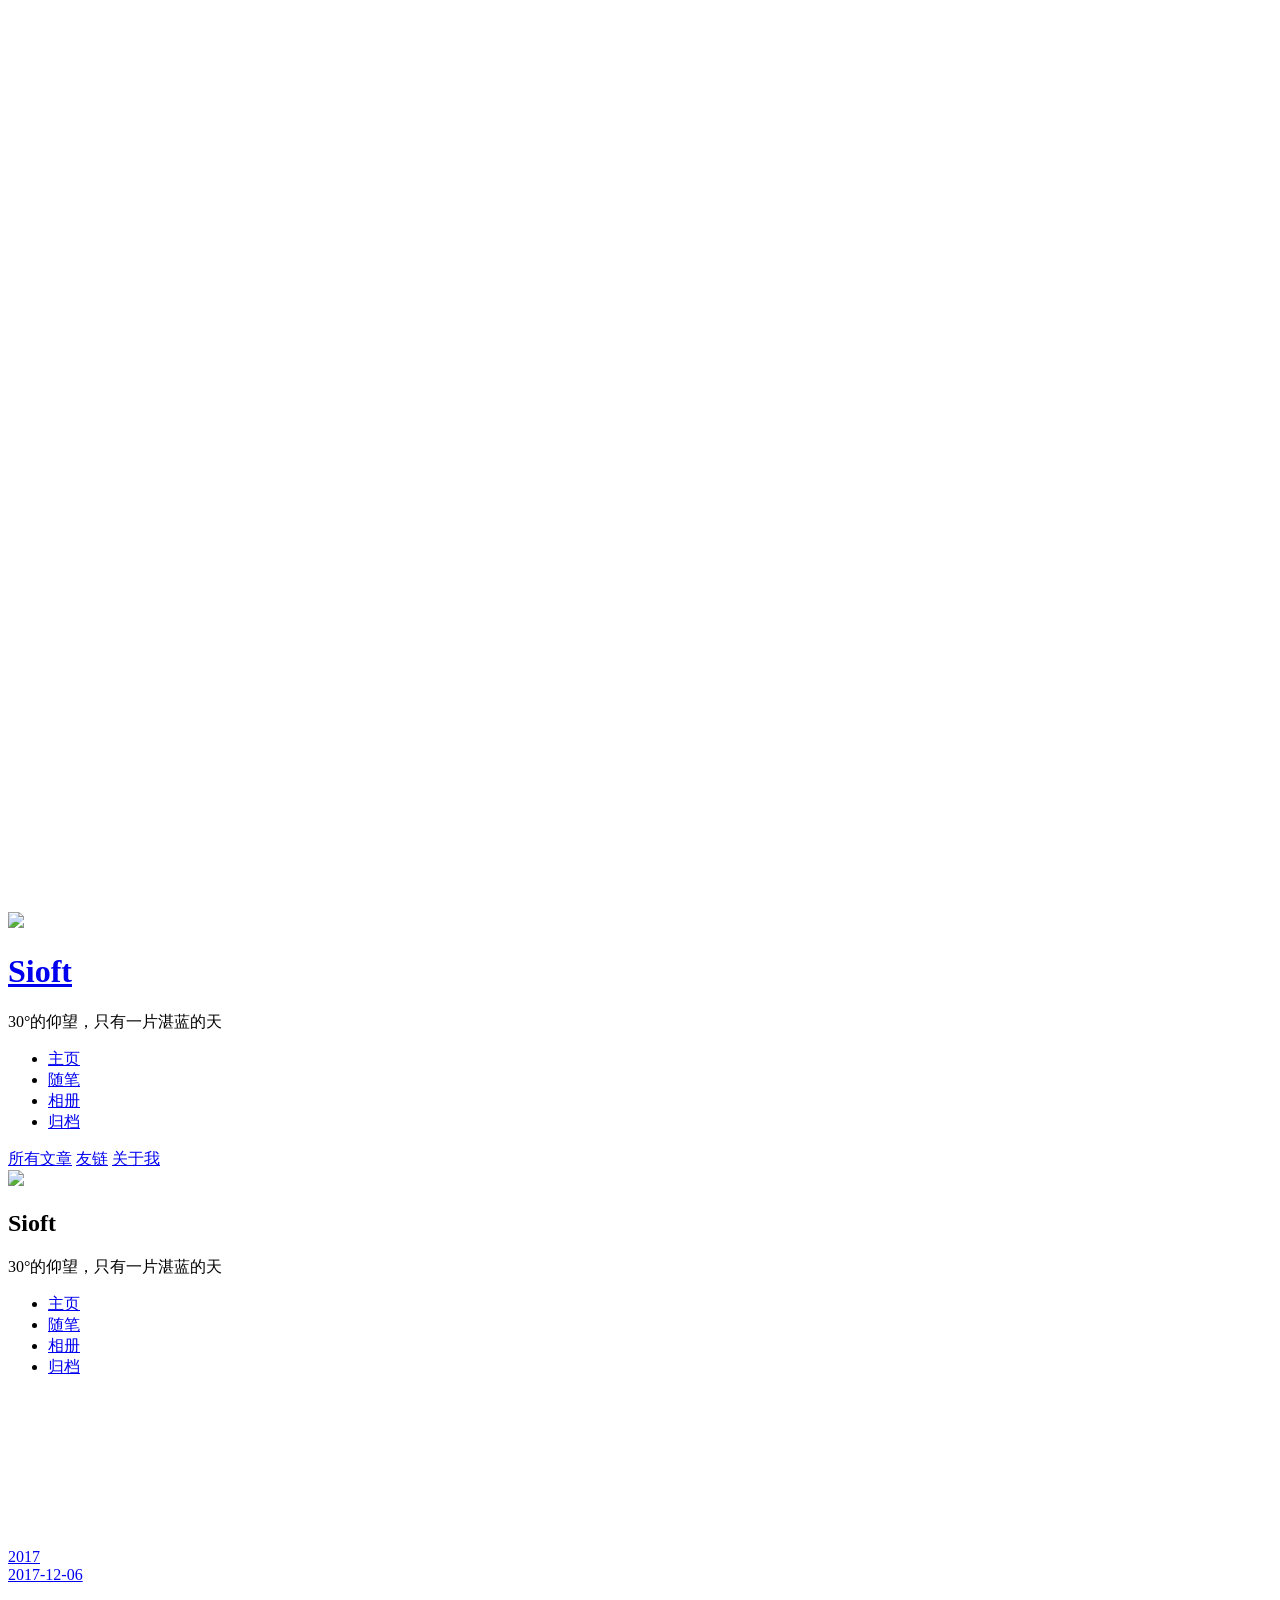
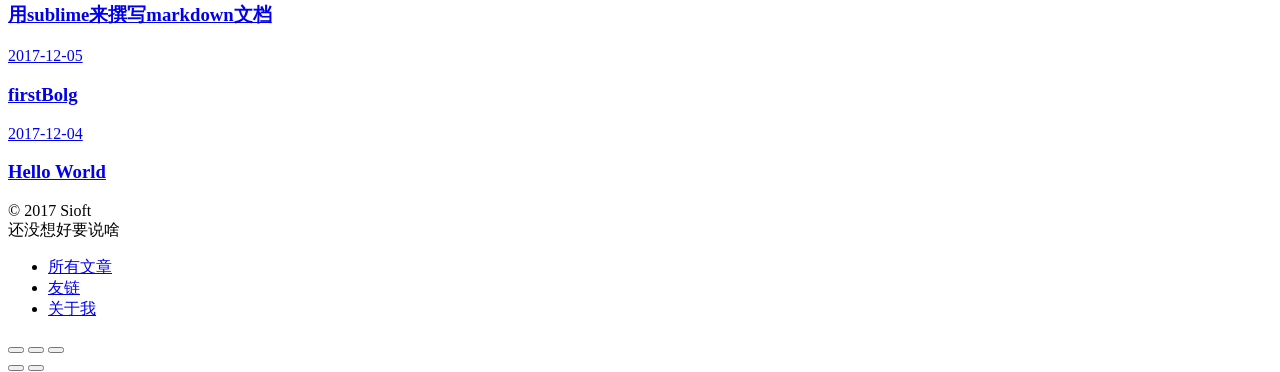
==== commit 54f7e8ea: "Site updated: 2017-12-07 16:14:23" ====
--- a/archives/index.html
+++ b/archives/index.html
@@ -281,7 +281,7 @@
     		&copy; 2017 Sioft
     	</div>
       	<div class="footer-right">
-      		<a href="http://hexo.io/" target="_blank">Hexo</a>  Theme <a href="https://github.com/litten/hexo-theme-yilia" target="_blank">Yilia</a> by Litten
+      		<a href="#" target="_blank"></a>还没想好要说啥
       	</div>
     </div>
   </div>
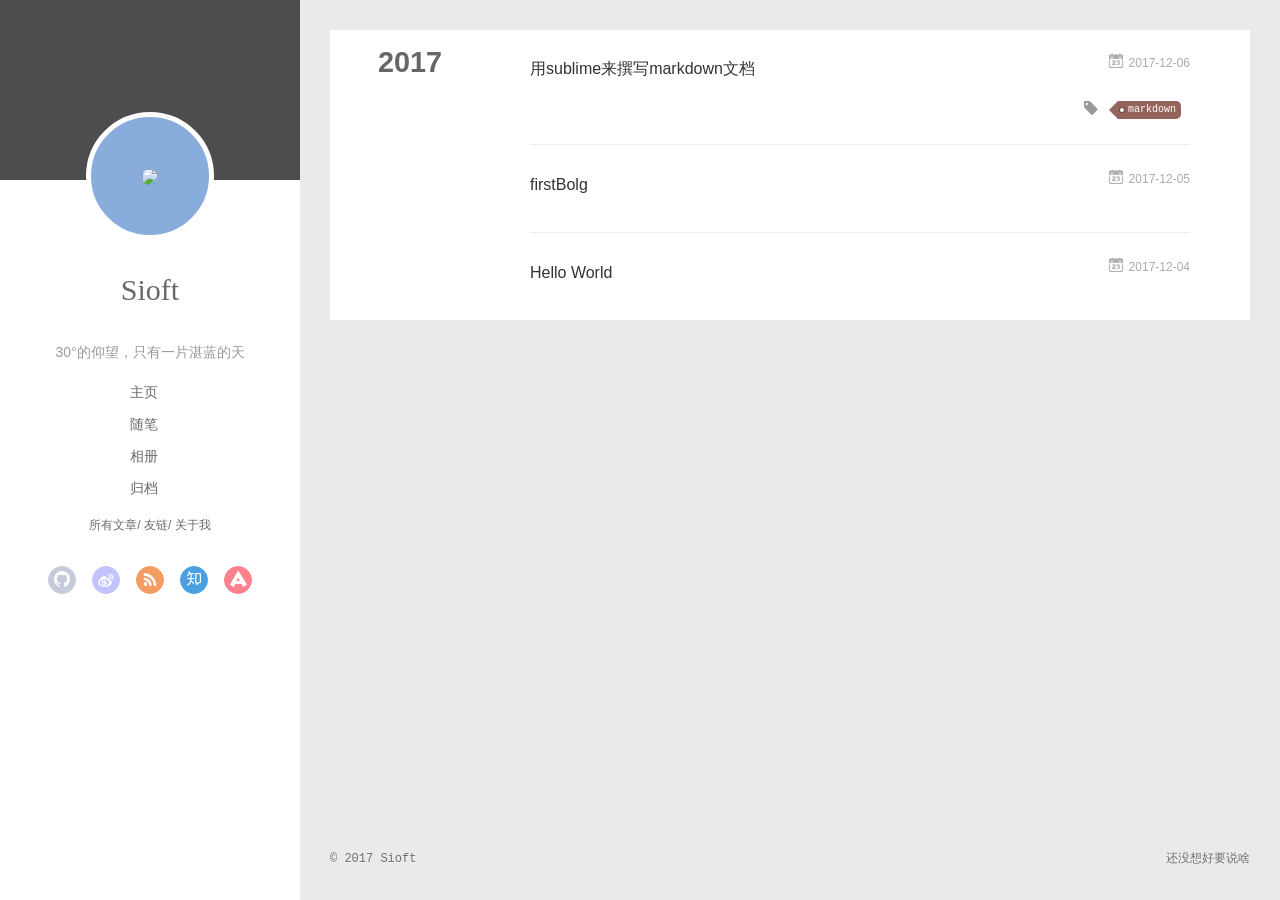
==== commit ca1139ff: "Site updated: 2017-12-08 16:00:31" ====
--- a/archives/index.html
+++ b/archives/index.html
@@ -61,9 +61,9 @@
 	        
 				<li><a href="/tags/随笔/">随笔</a></li>
 	        
-				<li><a href="/photos/">相册</a></li>
+				<li><a href="/photo">相册</a></li>
 	        
-				<li><a href="http://lawlite.me/archives/">归档</a></li>
+				<li><a href="/archives">归档</a></li>
 	        
 			</ul>
 		</nav>
@@ -155,9 +155,9 @@
 		        
 					<li style="width: 25%"><a href="/tags/随笔/">随笔</a></li>
 		        
-					<li style="width: 25%"><a href="/photos/">相册</a></li>
-		        
-					<li style="width: 25%"><a href="http://lawlite.me/archives/">归档</a></li>
+					<li style="width: 25%"><a href="/photo">相册</a></li>
+		        
+					<li style="width: 25%"><a href="/archives">归档</a></li>
 		        
 				</ul>
 			</nav>
@@ -202,6 +202,17 @@
 
         <div class="article-info info-on-right">
           
+	<div class="article-tag tagcloud">
+		<i class="icon-price-tags icon"></i>
+		<ul class="article-tag-list">
+			 
+        		<li class="article-tag-list-item">
+        			<a href="javascript:void(0)" class="js-tag article-tag-list-link color4">markdown</a>
+        		</li>
+      		
+		</ul>
+	</div>
+
           
 
         </div>
@@ -381,6 +392,10 @@
             <input type="checkbox" q-on="click:toggleTag(e)" q-attr="checked:showTags">
           </label>
           <ul class="article-tag-list" q-show="showTags">
+             
+              <li class="article-tag-list-item">
+                <a href="javascript:void(0)" class="js-tag color4">markdown</a>
+              </li>
             
             <div class="clearfix"></div>
           </ul>
--- a/main.0cf68a.css
+++ b/main.0cf68a.css
@@ -0,0 +1,11 @@
+.clearfix:after,.clearfix:before{content:"";display:table}.clearfix:after{clear:both}.left-col.show{box-shadow:0 0 6px 0 rgba(0,0,0,.75)}.mid-col,.mid-col.show .article,.tools-col,.tools-col .tools-section .search-tag.tagcloud .article-tag-list,.tools-col .tools-section .search-ul .search-tag span:hover,.tools-col .tools-section .search-ul .search-time span:hover,.tools-col .tools-section .search-ul .search-title:hover,.tools-col .tools-section .search-wrap .icon{transition:all .2s ease-in;-ms-transition:all .2s ease-in}@-webkit-keyframes leftIn{0%,60%,75%,90%,to{-webkit-animation-timing-function:cubic-bezier(.215,.61,.355,1);animation-timing-function:cubic-bezier(.215,.61,.355,1)}0%{-webkit-transform:translateZ(0);transform:translateZ(0)}60%{-webkit-transform:translate3d(358px,0,0);transform:translate3d(358px,0,0)}75%{-webkit-transform:translate3d(323px,0,0);transform:translate3d(323px,0,0)}90%{-webkit-transform:translate3d(338px,0,0);transform:translate3d(338px,0,0)}to{-webkit-transform:translate3d(333px,0,0);transform:translate3d(333px,0,0)}}@keyframes leftIn{0%,60%,75%,90%,to{-webkit-animation-timing-function:cubic-bezier(.215,.61,.355,1);animation-timing-function:cubic-bezier(.215,.61,.355,1)}0%{-webkit-transform:translateZ(0);transform:translateZ(0)}60%{-webkit-transform:translate3d(358px,0,0);transform:translate3d(358px,0,0)}75%{-webkit-transform:translate3d(323px,0,0);transform:translate3d(323px,0,0)}90%{-webkit-transform:translate3d(338px,0,0);transform:translate3d(338px,0,0)}to{-webkit-transform:translate3d(333px,0,0);transform:translate3d(333px,0,0)}}.mid-col.show{-webkit-animation-duration:.8s;animation-duration:.8s;-webkit-animation-fill-mode:both;animation-fill-mode:both;-webkit-animation-name:leftIn;animation-name:leftIn}@-webkit-keyframes leftOut{0%,60%,75%,90%,to{-webkit-animation-timing-function:cubic-bezier(.215,.61,.355,1);animation-timing-function:cubic-bezier(.215,.61,.355,1)}0%{-webkit-transform:translate3d(333px,0,0);transform:translate3d(333px,0,0)}60%{-webkit-transform:translate3d(-25px,0,0);transform:translate3d(-25px,0,0)}75%{-webkit-transform:translate3d(10px,0,0);transform:translate3d(10px,0,0)}90%{-webkit-transform:translate3d(-5px,0,0);transform:translate3d(-5px,0,0)}to{-webkit-transform:translateZ(0);transform:translateZ(0)}}@keyframes leftOut{0%,60%,75%,90%,to{-webkit-animation-timing-function:cubic-bezier(.215,.61,.355,1);animation-timing-function:cubic-bezier(.215,.61,.355,1)}0%{-webkit-transform:translate3d(333px,0,0);transform:translate3d(333px,0,0)}60%{-webkit-transform:translate3d(-25px,0,0);transform:translate3d(-25px,0,0)}75%{-webkit-transform:translate3d(10px,0,0);transform:translate3d(10px,0,0)}90%{-webkit-transform:translate3d(-5px,0,0);transform:translate3d(-5px,0,0)}to{-webkit-transform:translateZ(0);transform:translateZ(0)}}.mid-col.hide{-webkit-animation-duration:.8s;animation-duration:.8s;-webkit-animation-name:leftOut;animation-name:leftOut}@-webkit-keyframes smallLeftIn{0%,60%,75%,90%,to{-webkit-animation-timing-function:cubic-bezier(.215,.61,.355,1);animation-timing-function:cubic-bezier(.215,.61,.355,1)}0%{-webkit-transform:translateZ(0);transform:translateZ(0)}60%{-webkit-transform:translate3d(325px,0,0);transform:translate3d(325px,0,0)}75%{-webkit-transform:translate3d(290px,0,0);transform:translate3d(290px,0,0)}90%{-webkit-transform:translate3d(305px,0,0);transform:translate3d(305px,0,0)}to{-webkit-transform:translate3d(300px,0,0);transform:translate3d(300px,0,0)}}@keyframes smallLeftIn{0%,60%,75%,90%,to{-webkit-animation-timing-function:cubic-bezier(.215,.61,.355,1);animation-timing-function:cubic-bezier(.215,.61,.355,1)}0%{-webkit-transform:translateZ(0);transform:translateZ(0)}60%{-webkit-transform:translate3d(325px,0,0);transform:translate3d(325px,0,0)}75%{-webkit-transform:translate3d(290px,0,0);transform:translate3d(290px,0,0)}90%{-webkit-transform:translate3d(305px,0,0);transform:translate3d(305px,0,0)}to{-webkit-transform:translate3d(300px,0,0);transform:translate3d(300px,0,0)}}.tools-col.show{-webkit-animation-duration:.8s;animation-duration:.8s;-webkit-animation-fill-mode:both;animation-fill-mode:both;-webkit-animation-name:smallLeftIn;animation-name:smallLeftIn}@-webkit-keyframes smallleftOut{0%,60%,75%,90%,to{-webkit-animation-timing-function:cubic-bezier(.215,.61,.355,1);animation-timing-function:cubic-bezier(.215,.61,.355,1)}0%{-webkit-transform:translate3d(333px,0,0);transform:translate3d(333px,0,0)}60%{-webkit-transform:translate3d(-25px,0,0);transform:translate3d(-25px,0,0)}75%{-webkit-transform:translate3d(10px,0,0);transform:translate3d(10px,0,0)}90%{-webkit-transform:translate3d(-5px,0,0);transform:translate3d(-5px,0,0)}to{-webkit-transform:translateZ(0);transform:translateZ(0)}}@keyframes smallleftOut{0%,60%,75%,90%,to{-webkit-animation-timing-function:cubic-bezier(.215,.61,.355,1);animation-timing-function:cubic-bezier(.215,.61,.355,1)}0%{-webkit-transform:translate3d(333px,0,0);transform:translate3d(333px,0,0)}60%{-webkit-transform:translate3d(-25px,0,0);transform:translate3d(-25px,0,0)}75%{-webkit-transform:translate3d(10px,0,0);transform:translate3d(10px,0,0)}90%{-webkit-transform:translate3d(-5px,0,0);transform:translate3d(-5px,0,0)}to{-webkit-transform:translateZ(0);transform:translateZ(0)}}.tools-col.hide{-webkit-animation-duration:.8s;animation-duration:.8s;-webkit-animation-fill-mode:both;animation-fill-mode:both;-webkit-animation-name:smallleftOut;animation-name:smallleftOut}html{-ms-text-size-adjust:100%;-webkit-text-size-adjust:100%;-webkit-tap-highlight-color:transparent;height:100%}body{margin:0;font-size:14px;font-family:Helvetica Neue,Helvetica,STHeiTi,Arial,sans-serif;line-height:1.5;color:#333;background-color:#fff;min-height:100%}article,aside,details,figcaption,figure,footer,header,hgroup,main,menu,nav,section,summary{display:block}audio,canvas,progress,video{display:inline-block}audio:not([controls]){display:none;height:0}progress{vertical-align:baseline}[hidden],template{display:none}a{background:transparent;text-decoration:none;color:#08c}a:active{outline:0}abbr[title]{border-bottom:1px dotted}b,strong{font-weight:700}dfn{font-style:italic}mark{background:#ff0;color:#000}small{font-size:80%}sub,sup{font-size:75%;line-height:0;position:relative;vertical-align:baseline}sup{top:-.5em}sub{bottom:-.25em}img{border:0;vertical-align:middle;max-width:100%}svg:not(:root){overflow:hidden}pre{overflow:auto;white-space:pre;white-space:pre-wrap;word-wrap:break-word}code,kbd,pre,samp{font-family:monospace,monospace;font-size:1em}button,input,optgroup,select,textarea{color:inherit;font:inherit;margin:0;vertical-align:middle}button,input,select{overflow:visible}button,select{text-transform:none}button,html input[type=button],input[type=reset],input[type=submit]{-webkit-appearance:button;cursor:pointer}[disabled]{cursor:default}button::-moz-focus-inner,input::-moz-focus-inner{border:0;padding:0}input{line-height:normal}input[type=checkbox],input[type=radio]{box-sizing:border-box;padding:0}input[type=number]::-webkit-inner-spin-button,input[type=number]::-webkit-outer-spin-button{height:auto}input[type=search]{-webkit-appearance:textfield;box-sizing:border-box}input[type=search]::-webkit-search-cancel-button,input[type=search]::-webkit-search-decoration{-webkit-appearance:none}fieldset{border:1px solid silver;margin:0 2px;padding:.35em .625em .75em}legend{border:0;padding:0}textarea{overflow:auto;resize:vertical;vertical-align:top}optgroup{font-weight:700}button,input,select,textarea{outline:0}input,textarea{-webkit-user-modify:read-write-plaintext-only}input::-ms-clear,input::-ms-reveal{display:none}input::-moz-placeholder,textarea::-moz-placeholder{color:#999}input:-ms-input-placeholder,textarea:-ms-input-placeholder{color:#999}input::-webkit-input-placeholder,textarea::-webkit-input-placeholder{color:#999}.placeholder{color:#999}table{border-collapse:collapse;border-spacing:0}td,th{padding:0}blockquote,figure,form,h1,h2,h3,h4,h5,h6,p{margin:0}dd,dl,li,ol,ul{margin:0;padding:0}ol,ul{list-style:none outside none}h1,h2,h3{line-height:2;font-weight:400}h1{font-size:18px}h2{font-size:16px}h3{font-size:14px}i{font-style:normal}*{box-sizing:border-box}@font-face{font-family:iconfont;src:url(./fonts/iconfont.b322fa.eot);src:url(./fonts/iconfont.b322fa.eot#iefix) format("embedded-opentype"),url(./fonts/iconfont.8c627f.woff) format("woff"),url(./fonts/iconfont.16acc2.ttf) format("truetype"),url(./fonts/iconfont.45d7ee.svg#iconfont) format("svg")}[class*=" icon-"],[class^=icon-]{font-family:iconfont!important;speak:none;font-size:16px;font-style:normal;font-weight:400;font-variant:normal;text-transform:none;line-height:1;-webkit-font-smoothing:antialiased;-moz-osx-font-smoothing:grayscale}.icon-twitter:before{content:"\E600"}.icon-facebook:before{content:"\E601"}.icon-clock:before{content:"\E602"}.icon-mail:before{content:"\E609"}.icon-link:before{content:"\E6AB"}.icon-search:before{content:"\E65B"}.icon-smile:before{content:"\E64A"}.icon-roundrightfill:before{content:"\E65A"}.icon-list:before{content:"\E682"}.icon-book:before{content:"\E6FE"}.icon-home:before{content:"\E6BB"}.icon-share:before{content:"\E618"}.icon-back:before{content:"\E625"}.icon-qq:before{content:"\E62D"}.icon-weibo:before{content:"\E619"}.icon-segmentfault:before{content:"\E603"}.icon-sort:before{content:"\E700"}.icon-jianshu:before{content:"\E613"}.icon-circle-left:before{content:"\E71F"}.icon-circle-right:before{content:"\E720"}.icon-loading:before{content:"\E614"}.icon-acfun:before{content:"\E604"}.icon-close:before{content:"\E60C"}.icon-tumblr:before{content:"\E6B0"}.icon-calendar:before{content:"\E667"}.icon-rss:before{content:"\E877"}.icon-price-tags:before{content:"\E6F9"}.icon-quo-left:before{content:"\E7F5"}.icon-quo-right:before{content:"\E7F6"}.icon-back1:before{content:"\E64E"}.icon-github:before{content:"\E735"}.icon-film:before{content:"\E7B7"}.icon-weixin:before{content:"\E61F"}.icon-qzone:before{content:"\E680"}.icon-category:before{content:"\E605"}.icon-douban:before{content:"\E64C"}.icon-roundleftfill:before{content:"\E799"}.icon-tuding:before{content:"\E651"}.icon-zhihu:before{content:"\E61B"}.icon-linkedin:before{content:"\E6D4"}.icon-google:before{content:"\E635"}.icon-plane:before{content:"\E62F"}.icon-bilibili:before{content:"\E622"}.icon-psn:before{content:"\E6C7"}body,button,input,select,textarea{color:#1a1a1a;font-family:lucida grande,lucida sans unicode,lucida,helvetica,Hiragino Sans GB,Microsoft YaHei,WenQuanYi Micro Hei,sans-serif;font-size:16px;font-size:1rem;line-height:1.75}body{overflow-y:hidden;background:#eaeaea}#container,body,html{height:100%;overflow-x:hidden;overflow-y:auto}#mobile-nav{display:none}#container{position:relative;min-height:100%}#container .anm-canvas{display:none}#container.show .anm-canvas{display:block;position:fixed}.body-wrap{margin-bottom:80px}.mid-col{position:absolute;right:0;min-height:100%;background:#eaeaea;left:300px;width:auto}.mid-col.show{background:none;opacity:.9}.mid-col.show .article{background:hsla(0,0%,100%,.3)}.left-col{background:#fff;width:300px;position:fixed;opacity:1;transition:all .2s ease-in;height:100%;z-index:999}.left-col .overlay{width:100%;height:180px;position:absolute}.left-col .intrude-less{width:76%;text-align:center;margin:112px auto 0}.left-col #header{width:100%;height:300px;position:relative;border-bottom:1px solid color-border}.left-col #header a{color:#696969}.left-col #header a:hover{color:#b0a0aa}.left-col #header .header-subtitle{text-align:center;color:#999;font-size:14px;line-height:25px;overflow:hidden;text-overflow:ellipsis;display:-webkit-box;-webkit-line-clamp:2;-webkit-box-orient:vertical}.left-col #header .header-menu{font-weight:300;line-height:31px;text-transform:uppercase;float:none;min-height:150px;margin-left:-12px;text-align:center;display:-webkit-box;-webkit-box-orient:horizontal;-webkit-box-pack:center;-webkit-box-align:center}.left-col #header .header-menu li{cursor:default}.left-col #header .header-menu li a{font-size:14px;min-width:300px}.left-col #header .header-smart-menu{font-size:12px;margin-bottom:20px}.left-col #header .header-smart-menu a:after{content:"/"}.left-col #header .header-smart-menu a:last-child:after{content:""}.left-col #header .profilepic{display:block;border:5px solid #fff;border-radius:300px;width:128px;height:128px;margin:0 auto;position:relative;overflow:hidden;background:#88acdb;-webkit-transition:all .2s ease-in;display:-webkit-box;-webkit-box-orient:horizontal;-webkit-box-pack:center;-webkit-box-align:center;text-align:center}.left-col #header .profilepic img{border-radius:300px;opacity:1;-webkit-transition:all .2s ease-in}.left-col #header .profilepic img.show{width:100%;height:100%;opacity:1}.left-col #header .header-author{text-align:center;margin:.67em 0;font-family:Roboto,serif;font-size:30px;transition:.3s}::-webkit-scrollbar{width:10px;height:10px}::-webkit-scrollbar-button{width:0;height:0}::-webkit-scrollbar-button:end:decrement,::-webkit-scrollbar-button:start:increment{display:none}::-webkit-scrollbar-corner{display:block}::-webkit-scrollbar-thumb{border-radius:8px;background-color:rgba(0,0,0,.2)}::-webkit-scrollbar-thumb:hover{border-radius:8px;background-color:rgba(0,0,0,.5)}::-webkit-scrollbar-thumb,::-webkit-scrollbar-track{border-right:1px solid transparent;border-left:1px solid transparent}::-webkit-scrollbar-track:hover{background-color:rgba(0,0,0,.15)}::-webkit-scrollbar-button:start{width:10px;height:10px;background:url(./img/scrollbar_arrow.png) no-repeat 0 0}::-webkit-scrollbar-button:start:hover{background:url(./img/scrollbar_arrow.png) no-repeat -15px 0}::-webkit-scrollbar-button:start:active{background:url(./img/scrollbar_arrow.png) no-repeat -30px 0}::-webkit-scrollbar-button:end{width:10px;height:10px;background:url(./img/scrollbar_arrow.png) no-repeat 0 -18px}::-webkit-scrollbar-button:end:hover{background:url(./img/scrollbar_arrow.png) no-repeat -15px -18px}::-webkit-scrollbar-button:end:active{background:url(./img/scrollbar_arrow.png) no-repeat -30px -18px}.article-entry .highlight,.article-entry pre{background:#272822;margin:10px 0;padding:10px;overflow:auto;color:#fff;font-size:.9em;line-height:22.400000000000002px}.article-entry .gist .gist-file .gist-data .line-numbers,.article-entry .highlight .gutter pre,.article-entry .highlight .gutter pre .line{color:#666}.article-entry code,.article-entry pre{font-family:Source Code Pro,Consolas,Monaco,Menlo,monospace}.article-entry code{background:#eee;padding:0 .3em;border:none}.article-entry pre code{background:none;text-shadow:none;padding:0;color:#fff}.article-entry .highlight{border-radius:4px}.article-entry .highlight pre{border:none;margin:0;padding:0}.article-entry .highlight table{margin:0;width:auto}.article-entry .highlight td{border:none;padding:0}.article-entry .highlight figcaption{color:highlight-comment;line-height:1em;margin-bottom:1em}.article-entry .highlight figcaption:after,.article-entry .highlight figcaption:before{content:"";display:table}.article-entry .highlight figcaption:after{clear:both}.article-entry .highlight figcaption a{float:right}.article-entry .highlight .gutter pre{text-align:right;padding-right:20px}.article-entry .highlight .gutter pre .line{text-shadow:none}.article-entry .highlight .line{color:#fff;min-height:19px}.article-entry .gist{margin:0 -20px;border-style:solid;border-color:#ddd;border-width:1px 0;background:#272822;padding:15px 20px 15px 0}.article-entry .gist .gist-file{border:none;font-family:Source Code Pro,Consolas,Monaco,Menlo,monospace;margin:0}.article-entry .gist .gist-file .gist-data{background:none;border:none}.article-entry .gist .gist-file .gist-data .line-numbers{background:none;border:none;padding:0 20px 0 0}.article-entry .gist .gist-file .gist-data .line-data{padding:0!important}.article-entry .gist .gist-file .highlight{margin:0;padding:0;border:none}.article-entry .gist .gist-file .gist-meta{background:#272822;color:highlight-comment;font:.85em Helvetica Neue,Helvetica,Arial,sans-serif;text-shadow:0 0;padding:0;margin-top:1em;margin-left:20px}.article-entry .gist .gist-file .gist-meta a{color:#258fb8;font-weight:400}.article-entry .gist .gist-file .gist-meta a:hover{text-decoration:underline}pre .comment{color:#75715e}pre .class .params,pre .function .keyword,pre .keyword{color:#66d9ef}pre .css .value,pre .doctype,pre .function,pre .params,pre .tag{color:#fff}pre .at_rule,pre .at_rule .keyword,pre .css~* .tag,pre .preprocessor,pre .preprocessor .keyword,pre .title{color:#f92672}pre .attribute,pre .built_in,pre .class,pre .css~* .class,pre .function .title{color:#a6e22e}pre .string,pre .value{color:#e6db74}pre .number{color:#7163d7}pre .css~* .id,pre .id{color:#fd971f}#header .tagcloud a{color:#fff}.tagcloud a{display:inline-block;text-decoration:none;font-weight:400;font-size:10px;color:#fff;height:18px;line-height:18px;float:left;padding:0 5px 0 10px;position:relative;border-radius:0 5px 5px 0;margin:5px 9px 5px 8px;font-family:Menlo,Monaco,Andale Mono,lucida console,Courier New,monospace}.tagcloud a:hover{opacity:.8}.tagcloud a:before{content:" ";width:0;height:0;position:absolute;top:0;left:-18px;border:9px solid transparent}.tagcloud a:after{content:" ";width:4px;height:4px;background-color:#fff;border-radius:4px;box-shadow:0 0 0 1px rgba(0,0,0,.3);position:absolute;top:7px;left:2px}.tagcloud a.color1{background:#ff945c}.tagcloud a.color1:before{border-right-color:#ff945c}.tagcloud a.color2{background:#cc8167}.tagcloud a.color2:before{border-right-color:#cc8167}.tagcloud a.color3{background:#ba8f6c}.tagcloud a.color3:before{border-right-color:#ba8f6c}.tagcloud a.color4{background:#94635c}.tagcloud a.color4:before{border-right-color:#94635c}.tagcloud a.color5{background:#7b5d5f}.tagcloud a.color5:before{border-right-color:#7b5d5f}.article-tag-list .article-tag-list-item{float:left}.article-pop-out .icon-tuding{color:#999;float:left;margin-right:10px;margin-top:6px}.article-category,.article-category .article-tag-list,.article-tag,.article-tag .article-tag-list{float:left}.article-category .icon,.article-tag .icon{color:#999;float:left;margin-right:10px;margin-top:6px}.article-pop-out{float:left}.archive-article-date{color:#999;margin-right:7.6923%;float:right}.archive-article-date .icon{margin:5px 5px 5px 0}.glass{background-color:rgba(54,70,93,.9);z-index:998;transition:opacity .15s;width:100%;height:100%;display:none}.glass,.tagcloud-ctn{left:0;opacity:1;bottom:0;position:fixed;right:0;top:0}.tagcloud-ctn{z-index:90120;background-size:100% 100%}.tagcloud-ctn .tagcloud-global{position:fixed;top:50%;left:50%;margin-top:-115px;margin-left:-315px;width:630px}.tagcloud-ctn .tagcloud-global a{width:80px;height:80px;border-radius:50%;background:#f2992e;color:#fff;display:block;float:left;line-height:80px;text-align:center}.tagcloud-ctn .tagcloud-global .tab-post-types .tab-post-type:first-child .post-type-icon{background:#f2992e}.tagcloud-ctn .tagcloud-global .tab-post-types .tab-post-type:nth-child(2) .post-type-icon{background:#56bc8a}.tagcloud-ctn .tagcloud-global .tab-post-types .tab-post-type:nth-child(3) .post-type-icon{background:#4aa8d8}.tagcloud-ctn .tagcloud-global .tab-post-types .tab-post-type:nth-child(4) .post-type-icon{background:#a77dc2}.tagcloud-ctn .tagcloud-global .tab-post-types .tab-post-type:nth-child(5) .post-type-icon{background:#dd765d}#header .header-nav{width:100%;position:absolute;transition:-webkit-transform .3s ease-in;transition:transform .3s ease-in;transition:transform .3s ease-in,-webkit-transform .3s ease-in}#header .header-nav .social{margin-top:10px;text-align:center;display:-webkit-box;display:-ms-flexbox;display:flex;-ms-flex-wrap:wrap;flex-wrap:wrap;-webkit-box-pack:center;-ms-flex-pack:center;justify-content:center}#header .header-nav .social a{border-radius:50%;display:-moz-inline-stack;display:inline-block;vertical-align:middle;*vertical-align:auto;zoom:1;*display:inline;margin:0 8px 15px;transition:.3s;text-align:center;color:#fff;opacity:.7;width:28px;height:28px;line-height:26px}#header .header-nav .social a:hover{opacity:1}#header .header-nav .social a.weibo{background:#aaf;border:1px solid #aaf}#header .header-nav .social a.weibo:hover{border:1px solid #aaf}#header .header-nav .social a.segmentfault{background:#009a61;border:1px solid #009a61}#header .header-nav .social a.segmentfault:hover{border:1px solid #009a61}#header .header-nav .social a.rss{background:#ef7522;border:1px solid #ef7522}#header .header-nav .social a.rss:hover{border:1px solid #cf5d0f}#header .header-nav .social a.github{background:#afb6ca;border:1px solid #afb6ca}#header .header-nav .social a.github:hover{border:1px solid #909ab6}#header .header-nav .social a.facebook{background:#3b5998;border:1px solid #3b5998}#header .header-nav .social a.facebook:hover{border:1px solid #2d4373}#header .header-nav .social a.google{background:#c83d20;border:1px solid #c83d20}#header .header-nav .social a.google:hover{border:1px solid #9c3019}#header .header-nav .social a.twitter{background:#55cff8;border:1px solid #55cff8}#header .header-nav .social a.twitter:hover{border:1px solid #24c1f6}#header .header-nav .social a.linkedin{background:#005a87;border:1px solid #005a87}#header .header-nav .social a.linkedin:hover{border:1px solid #006b98}#header .header-nav .social a.acfun{background:#fd4c5d;border:1px solid #fd4c5d}#header .header-nav .social a.acfun:hover{border:1px solid #fd4c5d}#header .header-nav .social a.bilibili{background:#e15280;border:1px solid #e15280}#header .header-nav .social a.bilibili:hover{border:1px solid #e15280}#header .header-nav .social a.zhihu{background:#0078d8;border:1px solid #0078d8}#header .header-nav .social a.zhihu:hover{border:1px solid #0078d8}#header .header-nav .social a.douban{background:#06c611;border:1px solid #06c611}#header .header-nav .social a.douban:hover{border:1px solid #06c611}#header .header-nav .social a.mail{background:#005a87;border:1px solid #005a87}#header .header-nav .social a.mail:hover{border:1px solid #006b98}#header .header-nav .social a.jianshu{background:#ff5722;border:1px solid #ff5722}#header .header-nav .social a.jianshu:hover{border:1px solid #ff5722}#header .header-nav .social a.weixin{background:#4caf50;border:1px solid #4caf50}#header .header-nav .social a.weixin:hover{border:1px solid #4caf50}#header .header-nav .social a.qq{background:#34baad;border:1px solid #34baad}#header .header-nav .social a.qq:hover{border:1px solid #34baad}#header .header-nav .social a.psn{background:#086ef6;border:1px solid #086ef6}#header .header-nav .social a.psn:hover{border:1px solid #086ef6}#page-nav{text-align:center;margin-top:30px}#page-nav .page-number{width:20px;height:25px;background:#4d4d4d;display:inline-block;color:#fff;line-height:25px;font-size:12px;margin:0 5px 30px;border-radius:2px}#page-nav .page-number:hover{background:#5e5e5e}#page-nav .current{background:#88acdb;cursor:default}#page-nav .current:hover{background:#88acdb}#page-nav .extend{color:#4d4d4d;margin:0 27px;opacity:1}#page-nav .extend:hover{color:#5e5e5e}#page-nav:hover .extend{opacity:1}.archives-wrap{position:relative;margin:0 30px;padding-right:60px;border-bottom:1px solid #eee;background:#fff}.archives-wrap:first-child{margin-top:30px}.archives-wrap:last-child{margin-bottom:80px}.archives-wrap .archive-year-wrap{line-height:35px;width:200px;position:absolute;padding-top:15px;font-size:1.8em;z-index:1}.archives-wrap .archive-year-wrap a{color:#666;font-weight:700;padding-left:48px}.archives{position:relative}.archives .article-info{border:none}.archives .archive-article{margin-left:200px;padding:20px 0;border-bottom:1px solid #eee;border-top:1px solid #fff;position:relative}.archives .archive-article:first-child{border-top:none}.archives .archive-article:last-child{border-bottom:none}.archives .archive-article-title{font-size:16px;color:#333;transition:color .3s}.archives .archive-article-title:hover{color:#657b83}.archives .archive-article-title span{display:block;color:#a8a8a8;font-size:12px;line-height:14px;height:7px;padding-left:2px}.archives .archive-article-title span:before{display:inline-block;content:"\201C";font-family:serif;font-size:30px;float:left;margin:4px 4px 0 -12px;color:#c8c8c8}.archive-article-inner .icon-clock{margin-right:5px}.archive-article-inner .archive-article-header{position:relative;min-height:36px}.archive-article-inner .article-meta{position:relative;float:right;margin-top:-10px;color:#555;background:none;text-align:right;width:auto}.archive-article-inner .article-meta .article-date time{color:#aaa}.archive-article-inner .article-meta .archive-article-date,.archive-article-inner .article-meta .article-tag-list{margin-right:30px;display:-moz-inline-stack;display:inline-block;vertical-align:middle;zoom:1;color:#666;font-size:14px}.archive-article-inner .article-meta .archive-article-date{cursor:default;font-size:12px;margin-bottom:5px;margin-top:-10px;margin-right:0}.archive-article-inner .article-meta .article-category:before{float:left;margin-top:1px;left:15px}.archive-article-inner .article-meta .article-category .article-category-link{width:auto;max-width:83px;padding-left:10px}.archive-article-inner .article-meta .article-tag-list{margin-top:0}.archive-article-inner .article-meta .article-tag-list:before{left:15px}.archive-article-inner .article-meta .article-tag-list .article-tag-list-item{display:inline-block;width:auto;max-width:83px;padding-left:8px;font-size:12px}.tools-col{width:300px;height:100%;position:fixed;left:0;top:0;z-index:0;padding:0;opacity:0;-webkit-overflow-scrolling:touch;overflow-scrolling:touch}.tools-col.show{opacity:1}.tools-col.hide{z-index:0}.tools-col .tools-nav{display:none}.tools-col .tools-section,.tools-col .tools-wrap{height:100%;color:#e5e5e5;width:360px;overflow:hidden;overflow-y:auto}.tools-col .tools-section ::-webkit-scrollbar,.tools-col .tools-wrap ::-webkit-scrollbar{display:none}.tools-col .tools-section .search-wrap{width:310px;margin:20px 20px 10px;position:relative}.tools-col .tools-section .search-wrap .search-ipt{width:310px;color:#fff;background:none;border:none;border-bottom:2px solid #fff;font-family:Roboto,serif}.tools-col .tools-section .search-wrap .icon{position:absolute;right:0;top:7px;color:#fff;cursor:pointer}.tools-col .tools-section .search-wrap .icon:hover{-webkit-transform:scale(1.2);transform:scale(1.2)}.tools-col .tools-section .search-wrap ::-webkit-input-placeholder{color:#ededed}.tools-col .tools-section .search-tag.tagcloud{text-align:center;position:relative}.tools-col .tools-section .search-tag.tagcloud .search-tag-wording{font-size:12px;float:right;margin:4px 75px 0 0}.tools-col .tools-section .search-tag.tagcloud .search-switch{width:40px;height:25px;display:block}.tools-col .tools-section .search-tag.tagcloud .search-switch input{width:40px;height:14px;position:absolute;top:0;right:30px;z-index:2;border:0;background:0 0;-webkit-appearance:none;outline:0}.tools-col .tools-section .search-tag.tagcloud .search-switch input:before{content:"";width:40px;height:14px;border:1px solid #bdcabc;background-color:#fdfdfd;border-radius:20px;cursor:pointer;display:inline-block;position:relative;vertical-align:middle;box-sizing:content-box;box-shadow:inset 0 0 0 0 #dfdfdf;transition:border .4s,box-shadow .4s;background-clip:content-box}.tools-col .tools-section .search-tag.tagcloud .search-switch input:checked:before{border-color:#64bd63;box-shadow:inset 0 0 0 .16rem #64bd63;background-color:#64bd63;transition:border .4s,box-shadow .4s,background-color 1.2s}.tools-col .tools-section .search-tag.tagcloud .search-switch input:checked:after{left:27px;background:#fff}.tools-col .tools-section .search-tag.tagcloud .search-switch input:after{content:"";width:14px;height:14px;position:absolute;top:16px;left:2px;-webkit-transform:translateY(-50%);border-radius:100%;background-color:#91c0f1;box-shadow:0 1px 1px rgba(0,0,0,.4);transition:left .2s;cursor:pointer}.tools-col .tools-section .search-tag.tagcloud .article-tag-list{display:none;margin:15px 10px 0;padding:10px;background:hsla(0,0%,100%,.2)}.tools-col .tools-section .search-tag.tagcloud .article-tag-list.show{display:block}.tools-col .tools-section .search-tag.tagcloud .a{float:none}.tools-col .tools-section .search-ul{margin-top:10px;color:rgba(77,77,77,.75);-webkit-overflow-scrolling:touch;overflow-scrolling:touch;overflow-y:auto}.tools-col .tools-section .search-ul .search-li{padding:10px 20px;border-bottom:1px dotted #dcdcdc}.tools-col .tools-section .search-ul .search-li:hover{background:hsla(0,0%,100%,.2)}.tools-col .tools-section .search-ul .search-title{overflow:hidden;white-space:nowrap;text-overflow:ellipsis;display:block;color:#fffff8;text-shadow:1px 1px rgba(77,77,77,.25)}.tools-col .tools-section .search-ul .search-title .icon{margin-right:10px;color:#fffdd8}.tools-col .tools-section .search-ul .search-title:hover{color:#fff}.tools-col .tools-section .search-ul .search-tag,.tools-col .tools-section .search-ul .search-time{font-size:12px;color:#fffdd8;margin-right:10px}.tools-col .tools-section .search-ul .search-tag .icon,.tools-col .tools-section .search-ul .search-time .icon{margin-right:0}.tools-col .tools-section .search-ul .search-tag span,.tools-col .tools-section .search-ul .search-time span{cursor:pointer}.tools-col .tools-section .search-ul .search-tag span:hover,.tools-col .tools-section .search-ul .search-time span:hover{color:#fff}.tools-col .tools-section .search-ul .search-time{float:left}.tools-col .tools-section .search-ul .search-tag span{margin-right:5px}.tools-col .tools-section-friends{padding-top:30px}.tools-col .aboutme-wrap{display:-webkit-box;display:-ms-flexbox;display:flex;-webkit-box-align:center;-ms-flex-align:center;align-items:center;-webkit-box-pack:center;-ms-flex-pack:center;justify-content:center;width:100%;height:100%;color:#fffdd8;text-shadow:1px 1px rgba(77,77,77,.45)}.body-wrap>article{position:relative}@-webkit-keyframes cd-bounce-1{0%{opacity:0;-webkit-transform:scale(1)}60%{opacity:1;-webkit-transform:scale(1.01)}to{-webkit-transform:scale(1)}}@keyframes cd-bounce-1{0%{opacity:0;-webkit-transform:scale(1);transform:scale(1)}60%{opacity:1;-webkit-transform:scale(1.01);transform:scale(1.01)}to{-webkit-transform:scale(1);transform:scale(1)}}.article{margin:30px;position:relative;border:1px solid #ddd;border-top:1px solid #fff;border-bottom:1px solid #fff;background:#fff;transition:all .2s ease-in}.article img{max-width:100%}.article-inner h1.article-title,.article-title{color:#696969;margin-left:0;font-weight:300;line-height:35px;margin-bottom:20px;font-size:26px;transition:color .3s}.article-header{border-left:5px solid #4d4d4d;padding:30px 0 15px 25px;padding-left:7.6923%}.article-meta{width:150px;font-size:14;text-align:right;position:absolute;right:0;top:23px;text-align:center;z-index:1}.article-meta time{color:#aaa}.article-meta time .icon-clock{margin-right:8px;font-size:16px}.article-more-link{margin-top:0;text-align:left;float:right}.article-more-link a{background:#4d4d4d;color:#fff;font-size:12px;padding:5px 8px;line-height:16px;border-radius:2px;transition:background .3s}.article-more-link a:hover{background:#3c3c3c}.article-more-link a.hidden{visibility:hidden}.article-info.info-on-right{margin:10px 0 0;float:right}.article-info-index.article-info{padding-top:20px;margin:30px 7.6923% 0;min-height:72px;border-top:1px solid #ddd}.article-info-post.article-info{padding:0;border:none;margin:-30px 0 20px 7.6923%}.article-inner p{margin:0 0 1.75em}.article-inner{border-color:#d1d1d1}.article-inner h1{font-size:28px;font-size:1.75rem;line-height:1.25;margin-top:2em;margin-bottom:1em}.article-inner h2{font-size:23px;font-size:1.4375rem;line-height:1.2173913043;margin-top:2.4347826087em;margin-bottom:1.2173913043em}.article-inner h3{font-size:19px;font-size:1.1875rem;line-height:1.1052631579;margin-top:2.9473684211em;margin-bottom:1.4736842105em}.article-inner h4,.article-inner h5,.article-inner h6{font-size:16px;font-size:1rem;line-height:1.3125;margin-top:3.5em;margin-bottom:1.75em}.article-inner h4{letter-spacing:.140625em;text-transform:uppercase}.article-inner h6{font-style:italic}.article-inner h1,.article-inner h2,.article-inner h3,.article-inner h4,.article-inner h5,.article-inner h6{font-weight:900}.article-inner h1:first-child,.article-inner h2:first-child,.article-inner h3:first-child,.article-inner h4:first-child,.article-inner h5:first-child,.article-inner h6:first-child{margin-top:0}.article-inner h1:first-child{margin-bottom:10px;display:inline}.article-entry{line-height:1.8em;padding-right:7.6923%;padding-left:7.6923%}.article-entry p{margin-top:10px}.article-entry li code,.article-entry p code{padding:1px 3px;margin:0 3px;background:#ddd;border:1px solid #ccc;font-family:Menlo,Monaco,Andale Mono,lucida console,Courier New,monospace;word-wrap:break-word;font-size:14px}.article-entry blockquote{background:#ddd;border-left:5px solid #ccc;padding:15px 20px;margin-top:10px;border-left:5px solid #657b83;background:#f6f6f6}.article-entry blockquote p{margin-top:0;margin-bottom:0}.article-entry em{font-style:italic}.article-entry ul li:before{content:"";width:6px;height:6px;border:1px solid #999;border-radius:10px;background:#aaa;display:inline-block;margin-right:10px;float:left;margin-top:10px}.article-entry ol{counter-reset:item}.article-entry ol li:before{counter-increment:item;content:counter(item) ".";margin-right:10px}.article-entry ol,.article-entry ul{font-size:14px;margin:10px 0}.article-entry li ol,.article-entry li ul{margin-left:30px}.article-entry li ol li:before,.article-entry li ul li:before{content:"";background:#dedede}.article-entry h1{margin-top:30px}.article-entry h2,.article-entry h3,.article-entry h4,.article-entry h5,.article-entry h6{margin-top:20px;font-weight:700;color:#574c4c;padding-bottom:5px;border-bottom:1px solid #ddd}.article-entry video{max-width:100%}.article-entry strong{font-weight:700}.article-entry .caption{display:block;font-size:.8em;color:#aaa}.article-entry hr{height:0;margin-top:20px;margin-bottom:20px;border-left:0;border-right:0;border-top:1px solid #ddd;border-bottom:1px solid #fff}.article-entry pre{line-height:1.5;margin-top:10px;padding:5px 15px;overflow-x:auto;color:#657b83;border:1px solid #ccc;text-shadow:0 1px #444;font-family:Menlo,Monaco,Andale Mono,lucida console,Courier New,monospace}.article-entry pre code{font-size:14px}.article-entry table{width:100%;border:1px solid #dedede;margin:15px 0;border-collapse:collapse}.article-entry table td,.article-entry table tr{height:35px}.article-entry table thead tr{background:#f8f8f8}.article-entry table tbody tr:hover{background:#efefef}.article-entry table td,.article-entry table th{border:1px solid #dedede;padding:0 10px}.article-entry figure table{border:none;width:auto;margin:0}.article-entry figure table tbody tr:hover{background:none}#article-nav{margin:0 0 20px;padding:0 32px 10px;min-height:30px}#article-nav .article-nav-link-wrap{font-size:14px}#article-nav .article-nav-link-wrap .article-nav-title{display:inline-block;font-size:16px;transition:color .3s}#article-nav .article-nav-link-wrap:hover .article-nav-title,#article-nav .article-nav-link-wrap:hover i{color:#4d4d4d}#article-nav #article-nav-older{float:right}#disqus_thread,#gitment-ctn,#SOHUCS,.cloud-tie-wrapper,.duoshuo{padding:0 30px!important;min-height:20px}#SOHUCS #SOHU_MAIN .module-cmt-list .block-cont-gw{border-bottom:1px dashed #c8c8c8!important}.share-wrap{min-height:20px}.share-btn{float:right;position:relative}.share-icons{display:-webkit-box;display:-ms-flexbox;display:flex;-webkit-box-pack:center;-ms-flex-pack:center;justify-content:center;-webkit-box-align:center;-ms-flex-align:center;align-items:center;-ms-flex-wrap:wrap;flex-wrap:wrap}.share-icons a{border:1px solid #fff;border-radius:50%;display:-moz-inline-stack;display:inline-block;vertical-align:middle;zoom:1;margin:10px;transition:.3s;text-align:center;color:#fff;opacity:.7;width:28px;height:28px;line-height:26px;text-shadow:1px 1px 1px #509eb7}.share-icons a:active{color:#fff}.share-icons a:hover{-webkit-transform:scale(1.2);transform:scale(1.2)}.share-icons a.share-outer{border:none;color:#fff;background:#4d4d4d;text-shadow:none}.page-modal{position:fixed;top:24%;left:50%;z-index:1001;padding:20px;text-align:center;color:#727272;background:#fff;border-radius:4px;box-shadow:0 2px 5px 0 rgba(0,0,0,.16),0 2px 10px 0 rgba(0,0,0,.12);opacity:0;-webkit-transform:translate(-50%,-200%);transform:translate(-50%,-200%)}.page-modal p{margin-bottom:10px}.page-modal.ready{visibility:hidden;display:block;-webkit-transform:translate(-50%,-100%);transform:translate(-50%,-100%);transition:.3s}.page-modal.in{visibility:visible;opacity:1;-webkit-transform:translate(-50%);transform:translate(-50%)}.page-modal .close{position:absolute;right:15px;top:15px;color:rgba(0,0,0,.2);font-size:16px;line-height:20px}.page-modal .close:active,.page-modal .close:hover{color:rgba(0,0,0,.4)}.mask{visibility:hidden;position:fixed;top:0;left:0;bottom:0;z-index:1000;width:100%;height:100%;background:#000;opacity:0;filter:alpha(opacity=0);pointer-events:none;transition:.3s ease-in-out}.mask.in{visibility:visible;pointer-events:auto;opacity:.3}.page-reward{margin:60px 0;text-align:center}.page-reward .page-reward-btn{position:relative;display:inline-block;width:56px;height:56px;line-height:56px;font-size:20px;color:#fff;background:#f44336;border-radius:50%;box-shadow:0 2px 5px 0 rgba(0,0,0,.16),0 2px 10px 0 rgba(0,0,0,.12);transition:.4s ease-in-out}.page-reward .page-reward-btn:active,.page-reward .page-reward-btn:hover{box-shadow:0 6px 12px rgba(0,0,0,.2),0 4px 15px rgba(0,0,0,.2)}.page-reward .page-reward-btn .tooltip-item{display:block;width:56px;height:56px}.page-reward .reward-box{display:-webkit-box;display:-ms-flexbox;display:flex;-ms-flex-pack:distribute;justify-content:space-around}.page-reward .reward-p{color:#fff;font-weight:700;text-shadow:1px 1px 1px #45b9e0}.page-reward .reward-p .icon{margin:0 10px;color:#ddd}.page-reward .reward-type{font-size:16px;display:block;color:#4d4d4d;margin:20px 0 0}.page-reward .reward-img{width:130px;height:130px;border:6px solid #fff;border-radius:3px}.wrap-side-operation{position:fixed;right:40px;bottom:50px;z-index:999;font-size:14px}.wrap-side-operation .icon-plane{color:#fff;text-shadow:1px 1px 1px #509eb7;opacity:.7;font-size:52px;line-height:40px;width:40px;text-align:center;display:block}.mod-side-operation{width:40px;text-align:center}.jump-container:hover .icon-back{background:rgba(36,193,246,.9)}.jump-container,.toc-container{position:relative;cursor:pointer;width:40px;height:40px;opacity:.8}.jump-plan-container{position:absolute;top:-11px;left:-4px;width:50px;height:61px;overflow:hidden}.jump-plan-container .jump-plane{display:block;position:absolute;width:42px;height:66px;-webkit-transform:translateY(68px);transform:translateY(68px);left:-2px}.mod-side-operation__jump-to-top .icon-back{transition:.3s;color:#fff;background:#ccc;-webkit-transform:rotate(90deg);transform:rotate(90deg);font-size:32px;line-height:40px;width:40px;text-align:center;display:block}.mod-side-operation__jump-to-top .icon-back:hover{background:#24c1f6;color:#24c1f6}.toc-container.tooltip-left{background:#ccc;margin-top:10px;transition:.3s}.toc-container.tooltip-left:hover{background:rgba(36,193,246,.9)}.toc-container.tooltip-left .icon-font{font-size:22px;line-height:40px;color:#fff}.toc-container.tooltip-left .tooltip{width:40px;height:40px;top:0;left:0}.toc-container.tooltip-left .tooltip-east .tooltip-content{min-height:100px;text-align:left;padding:5px 0 5px 20px;right:4.7em;min-width:200px;width:auto;font-size:14px;text-shadow:1px 1px 1px #398199;bottom:-10px;-webkit-transform-origin:100% 100%;transform-origin:100% 100%;-webkit-transform:translate3d(0,-10px,0) rotate3d(1,1,1,-30deg);transform:translate3d(0,-10px,0) rotate3d(1,1,1,-30deg)}.toc-container.tooltip-left .tooltip-east .tooltip-content a{color:#fff}.toc-container.tooltip-left .tooltip-east .tooltip-content:after{top:auto;bottom:23px}.toc-container.tooltip-left .tooltip-east .tooltip-content .toc-article{max-height:500px;overflow-x:hidden;overflow-y:auto}.toc-container.tooltip-left .tooltip-east .tooltip-content .toc-article li ol,.toc-container.tooltip-left .tooltip-east .tooltip-content .toc-article li ul{margin-left:30px}.toc-container.tooltip-left .tooltip-east .tooltip-content .toc-article li{white-space:nowrap}.toc-container.tooltip-left .tooltip:hover .tooltip-content{bottom:-10px;-webkit-transform:translate(0);transform:translate(0)}.tooltip-left .tooltip{position:absolute;z-index:999;cursor:pointer;width:28px;height:28px;top:-10px;right:10px}.tooltip-left .tooltip:hover a.share-outer{background:#24c1f6}@-webkit-keyframes pulse{0%{-webkit-transform:scale3d(.5,.5,1)}to{-webkit-transform:scaleX(1)}}@keyframes pulse{0%{-webkit-transform:scale3d(.5,.5,1);transform:scale3d(.5,.5,1)}to{-webkit-transform:scaleX(1);transform:scaleX(1)}}.tooltip-left .tooltip-content{position:absolute;background:rgba(36,193,246,.9);z-index:9999;width:200px;bottom:50%;margin-bottom:-10px;border-radius:20px;font-size:1.1em;text-align:center;color:#fff;opacity:0;cursor:default;pointer-events:none;-webkit-font-smoothing:antialiased;transition:opacity .3s,-webkit-transform .3s;transition:opacity .3s,transform .3s;transition:opacity .3s,transform .3s,-webkit-transform .3s}.tooltip-left .tooltip-west .tooltip-content{left:3.5em;-webkit-transform-origin:-2em 50%;transform-origin:-2em 50%;-webkit-transform:translate3d(0,50%,0) rotate3d(1,1,1,30deg);transform:translate3d(0,50%,0) rotate3d(1,1,1,30deg)}.tooltip-left .tooltip-east .tooltip-content{right:3.5em;-webkit-transform-origin:calc(100% + 2em) 50%;transform-origin:calc(100% + 2em) 50%;-webkit-transform:translate3d(0,50%,0) rotate3d(1,1,1,-30deg);transform:translate3d(0,50%,0) rotate3d(1,1,1,-30deg)}.tooltip-left .tooltip:hover .tooltip-content{opacity:1;-webkit-transform:translate3d(0,50%,0) rotate3d(0,0,0,0);transform:translate3d(0,50%,0) rotate3d(0,0,0,0);pointer-events:auto}.tooltip-left .tooltip-content:after,.tooltip-left .tooltip-content:before{content:"";position:absolute}.tooltip-left .tooltip-content:before{height:100%;width:3em}.tooltip-left .tooltip-content:after{width:2em;height:2em;top:50%;margin:-1em 0 0;background:url(./fonts/tooltip.4004ff.svg) no-repeat 50%;background-size:100%}.tooltip-left .tooltip-west .tooltip-content:after,.tooltip-left .tooltip-west .tooltip-content:before{right:99%}.tooltip-left .tooltip-east .tooltip-content:after,.tooltip-left .tooltip-east .tooltip-content:before{left:99%}.tooltip-left .tooltip-east .tooltip-content:after{-webkit-transform:scaleX(-1);transform:scaleX(-1)}.tooltip-top .tooltip{display:inline;position:relative;z-index:999}.tooltip-top .tooltip:after{content:"";position:absolute;width:100%;height:20px;bottom:100%;left:50%;pointer-events:none;-webkit-transform:translateX(-50%);transform:translateX(-50%)}.tooltip-top .tooltip:hover:after{pointer-events:auto}.tooltip-top .tooltip-content{position:absolute;z-index:9999;width:370px;left:50%;bottom:100%;font-size:20px;line-height:1.4;text-align:center;font-weight:400;color:#4d4d4d;background:transparent;opacity:0;margin:0 0 -10px -185px;cursor:default;pointer-events:none;font-family:Satisfy,cursive;-webkit-font-smoothing:antialiased;transition:opacity .3s .3s;padding-bottom:80px}.tooltip-top .tooltip:hover .tooltip-content{opacity:1;pointer-events:auto;transition-delay:0s}.tooltip-top .tooltip-content span{display:block}.tooltip-top .tooltip-text{border-bottom:10px solid #4d4d4d;overflow:hidden;-webkit-transform:scaleX(0);transform:scaleX(0);transition:-webkit-transform .3s .3s;transition:transform .3s .3s;transition:transform .3s .3s,-webkit-transform .3s .3s}.tooltip-top .tooltip:hover .tooltip-text{transition-delay:0s;-webkit-transform:scaleX(1);transform:scaleX(1)}.tooltip-top .tooltip-inner{background:rgba(36,193,246,.9);padding:40px;-webkit-transform:translate3d(0,100%,0);transform:translate3d(0,100%,0);webkit-transition:-webkit-transform .3s;transition:-webkit-transform .3s;transition:transform .3s;transition:transform .3s,-webkit-transform .3s}.tooltip-top .tooltip:hover .tooltip-inner{transition-delay:.3s;-webkit-transform:translateZ(0);transform:translateZ(0)}.tooltip-top .tooltip-content:after{content:"";left:50%;border:solid transparent;height:0;width:0;position:absolute;pointer-events:none;border-color:transparent;border-top-color:#4d4d4d;border-width:10px;margin-left:-10px}#footer{font-size:12px;font-family:Menlo,Monaco,Andale Mono,lucida console,Courier New,monospace;text-shadow:0 1px #fff;position:absolute;bottom:30px;opacity:.6;width:100%;text-align:center}#footer .outer{padding:0 30px}.footer-left{float:left}.footer-right{float:right}@media screen and (max-width:800px){#container,body,html{height:auto;overflow-x:hidden;overflow-y:auto}#mobile-nav{display:block}.body-wrap{margin-bottom:0}.left-col{display:none}.mid-col{left:0}#header .header-nav,.mid-col{position:relative}.wrap-side-operation{display:none}.cloud-tie-wrapper{padding:0;min-height:20px}.tools-col{left:-300px;width:300px}.tools-col .tools-wrap{padding-top:48px}.tools-col .tools-section,.tools-col .tools-wrap{width:300px}.tools-col .tools-section .search-wrap,.tools-col .tools-wrap .search-wrap{width:280px}.tools-col .tools-section .search-tag.tagcloud,.tools-col .tools-wrap .search-tag.tagcloud{margin-right:-30px}.tools-col .tools-section .search-ul .search-li,.tools-col .tools-wrap .search-ul .search-li{padding:5px 20px}.tools-col.show .header-menu.tools-nav{display:block}#container .header-author.fixed{position:fixed;top:-29px;width:100%;color:#ddd}.mobile-mask{width:100%;height:100%;position:fixed;top:0;left:0;background:rgba(0,0,0,.85);z-index:999}.btnctn{position:fixed;width:50px;height:50px;top:-5px;z-index:4}.btnctn .slider-trigger{position:absolute;z-index:101;width:42px;height:42px;text-align:center;line-height:50px}.btnctn .slider-trigger.back{top:0;left:0}.btnctn .slider-trigger.list{bottom:0;left:0}.btnctn .slider-trigger:hover{background:#444}.btnctn .slider-trigger .icon{font-size:24px;color:#fff}.article-header{border-left:none;padding:0;border-bottom:1px dotted #ddd}.article-header h1{margin-bottom:10px}.article-header .archive-article-date{float:none}.header-subtitle .icon{margin:0 10px;color:#d0d0d0}.article-info-index.article-info{min-height:40px;padding-top:10px;margin:0;border-top:1px solid #ddd}.article-info-post.article-info{margin:0;padding-top:10px;border:none}#viewer-box .viewer-box-l{font-size:14px}.article-nav-link-wrap{margin:5px 0;display:block;clear:both}.article-nav-link-wrap .icon-circle-right{float:left;margin:6px 4px 0 0}.article{padding:10px;margin:10px 0;border:0;font-size:16px;color:#555}.article .article-more-link{margin:0}.article .article-entry{padding:10px 0 30px}.article .article-inner h1.article-title,.article .article-title{font-size:18px;font-weight:300;display:block;margin:0}.article .article-meta{width:auto;height:30px;margin-top:-5px;position:ralative}.article .article-meta .article-date{font-size:12px;border-radius:0;color:#666;background:none;height:auto;padding:0;margin:0;width:100%;text-align:left;margin-left:10px}.article .article-meta .article-date time{width:auto;float:right;margin-right:10px}.article .article-meta .article-tag-list{margin-top:7px;position:absolute;right:10px;top:0}.article .article-meta .article-tag-list:before{float:left;margin-top:1px;left:0}.article .article-meta .article-tag-list .article-tag-list-item{float:left;padding-left:0;width:auto;max-width:83px}.article .article-meta .article-category{margin-top:7px;position:absolute;right:10px;top:-30px}.article .article-meta .article-category:before{float:left;margin-top:1px;left:15px}.article .article-meta .article-category .article-category-link{max-width:83px;width:auto;padding-left:10px}.article #article-nav-older{float:none;display:block}.share{padding:3px 10px}#disqus_thread,.duoshuo{padding:0 13px}#article-nav{margin:0;padding:5px 10px 10px}#article-nav #article-nav-older{float:none}#article-nav .article-nav-link-wrap .article-nav-title{font-size:16px}#page-nav .extend{opacity:1}.instagram .open-ins{left:2px;top:-30px;color:#aaa}.info-on-right{float:none}.archives-wrap{margin:10px 10px 0;padding:10px}.archives-wrap .archive-article-title{font-size:16px}.archives-wrap .archive-year-wrap{position:relative;padding:0}.archives-wrap .archive-year-wrap a{padding:0}.archives-wrap .article-meta .archive-article-date{font-size:12px;margin-right:10px;margin-top:-5px}.archives-wrap .article-meta .article-tag-list-link{font-size:12px}.archives .archive-article{padding:10px 0;margin-left:0}#footer{position:relative;bottom:0}#footer .footer-left{float:none;margin-bottom:10px}#footer .footer-right{float:none}#mobile-nav .header-author{margin:0;position:relative;z-index:2;color:#424242}#mobile-nav .overlay{height:110px;position:absolute;width:100%;z-index:2;background:#4d4d4d}#mobile-nav #header{padding:10px 0 0}#mobile-nav #header .profilepic{display:block;position:relative;z-index:100}.header-menu{height:auto;margin:10px 0 20px}.header-menu.tools-nav{display:none;position:fixed;left:0;width:100%;z-index:9999}.header-menu.tools-nav ul{margin-right:28px}.header-menu.tools-nav li,.header-menu.tools-nav ul{border-color:#fff}.header-menu.tools-nav li a,.header-menu.tools-nav ul a{color:#fff}.header-menu.tools-nav li a.active,.header-menu.tools-nav ul a.active{background:#81b5cc}.header-menu ul{text-align:center;cursor:default;display:-webkit-box;display:-ms-flexbox;display:flex;margin:0 auto;-webkit-box-align:center;-ms-flex-align:center;align-items:center;-ms-flex-pack:distribute;justify-content:space-around;position:relative;z-index:1;border:1px solid #a0a0a0;border-radius:3px}.header-menu li{border-left:1px solid #a0a0a0}.header-menu li:first-child{border-left:0}.header-menu li:last-child{border-right:0}.header-menu li a{font-size:14px;overflow:hidden;text-overflow:ellipsis;white-space:nowrap;display:block;color:#a0a0a0}.header-menu li a.active{color:#eaeaea;background:#a0a0a0}.profilepic{display:block;border:5px solid #fff;border-radius:300px;width:128px;height:128px;margin:0 auto;position:relative;overflow:hidden;background:#88acdb;-webkit-transition:all .2s ease-in;display:-webkit-box;-webkit-box-orient:horizontal;-webkit-box-pack:center;-webkit-box-align:center;text-align:center}.header-author{text-align:center;margin:.67em 0;font-family:Roboto,serif;font-size:30px;transition:.3s}.header-subtitle{text-align:center;color:#999;font-size:14px;line-height:25px;overflow:hidden;text-overflow:ellipsis;display:-webkit-box;-webkit-line-clamp:2;-webkit-box-orient:vertical;padding:0 24px}}/*! PhotoSwipe Default UI CSS by Dmitry Semenov | photoswipe.com | MIT license */.pswp__button{width:44px;height:44px;position:relative;background:none;cursor:pointer;overflow:visible;-webkit-appearance:none;display:block;border:0;padding:0;margin:0;float:right;opacity:.75;transition:opacity .2s;box-shadow:none}.pswp__button:focus,.pswp__button:hover{opacity:1}.pswp__button:active{outline:none;opacity:.9}.pswp__button::-moz-focus-inner{padding:0;border:0}.pswp__ui--over-close .pswp__button--close{opacity:1}.pswp__button,.pswp__button--arrow--left:before,.pswp__button--arrow--right:before{background:url(./img/default-skin.png) 0 0 no-repeat;background-size:264px 88px;width:44px;height:44px}@media (-webkit-min-device-pixel-ratio:1.1),(-webkit-min-device-pixel-ratio:1.09375),(min-resolution:1.1dppx),(min-resolution:105dpi){.pswp--svg .pswp__button,.pswp--svg .pswp__button--arrow--left:before,.pswp--svg .pswp__button--arrow--right:before{background-image:url(./fonts/default-skin.b257fa.svg)}.pswp--svg .pswp__button--arrow--left,.pswp--svg .pswp__button--arrow--right{background:none}}.pswp__button--close{background-position:0 -44px}.pswp__button--share{background-position:-44px -44px}.pswp__button--fs{display:none}.pswp--supports-fs .pswp__button--fs{display:block}.pswp--fs .pswp__button--fs{background-position:-44px 0}.pswp__button--zoom{display:none;background-position:-88px 0}.pswp--zoom-allowed .pswp__button--zoom{display:block}.pswp--zoomed-in .pswp__button--zoom{background-position:-132px 0}.pswp--touch .pswp__button--arrow--left,.pswp--touch .pswp__button--arrow--right{visibility:hidden}.pswp__button--arrow--left,.pswp__button--arrow--right{background:none;top:50%;margin-top:-50px;width:70px;height:100px;position:absolute}.pswp__button--arrow--left{left:0}.pswp__button--arrow--right{right:0}.pswp__button--arrow--left:before,.pswp__button--arrow--right:before{content:"";top:35px;background-color:rgba(0,0,0,.3);height:30px;width:32px;position:absolute}.pswp__button--arrow--left:before{left:6px;background-position:-138px -44px}.pswp__button--arrow--right:before{right:6px;background-position:-94px -44px}.pswp__counter,.pswp__share-modal{-webkit-user-select:none;-moz-user-select:none;-ms-user-select:none;user-select:none}.pswp__share-modal{display:block;background:rgba(0,0,0,.5);width:100%;height:100%;top:0;left:0;padding:10px;position:absolute;z-index:1600;opacity:0;transition:opacity .25s ease-out;-webkit-backface-visibility:hidden;will-change:opacity}.pswp__share-modal--hidden{display:none}.pswp__share-tooltip{z-index:1620;position:absolute;background:#fff;top:56px;border-radius:2px;display:block;width:auto;right:44px;box-shadow:0 2px 5px rgba(0,0,0,.25);-webkit-transform:translateY(6px);transform:translateY(6px);transition:-webkit-transform .25s;transition:transform .25s;transition:transform .25s,-webkit-transform .25s;-webkit-backface-visibility:hidden;will-change:transform}.pswp__share-tooltip a{display:block;padding:8px 12px;font-size:14px;line-height:18px}.pswp__share-tooltip a,.pswp__share-tooltip a:hover{color:#000;text-decoration:none}.pswp__share-tooltip a:first-child{border-radius:2px 2px 0 0}.pswp__share-tooltip a:last-child{border-radius:0 0 2px 2px}.pswp__share-modal--fade-in{opacity:1}.pswp__share-modal--fade-in .pswp__share-tooltip{-webkit-transform:translateY(0);transform:translateY(0)}.pswp--touch .pswp__share-tooltip a{padding:16px 12px}a.pswp__share--facebook:before{content:"";display:block;width:0;height:0;position:absolute;top:-12px;right:15px;border:6px solid transparent;border-bottom-color:#fff;-webkit-pointer-events:none;-moz-pointer-events:none;pointer-events:none}a.pswp__share--facebook:hover{background:#3e5c9a;color:#fff}a.pswp__share--facebook:hover:before{border-bottom-color:#3e5c9a}a.pswp__share--twitter:hover{background:#55acee;color:#fff}a.pswp__share--pinterest:hover{background:#ccc;color:#ce272d}a.pswp__share--download:hover{background:#ddd}.pswp__counter{position:absolute;left:0;top:0;height:44px;font-size:13px;line-height:44px;color:#fff;opacity:.75;padding:0 10px}.pswp__caption{position:absolute;left:0;bottom:0;width:100%;min-height:44px}.pswp__caption small{font-size:11px;color:#bbb}.pswp__caption__center{text-align:left;max-width:420px;margin:0 auto;font-size:13px;padding:10px;line-height:20px;color:#ccc}.pswp__caption--empty{display:none}.pswp__caption--fake{visibility:hidden}.pswp__preloader{width:44px;height:44px;position:absolute;top:0;left:50%;margin-left:-22px;opacity:0;transition:opacity .25s ease-out;will-change:opacity;direction:ltr}.pswp__preloader__icn{width:20px;height:20px;margin:12px}.pswp__preloader--active{opacity:1}.pswp__preloader--active .pswp__preloader__icn{background:url(./img/preloader.gif) 0 0 no-repeat}.pswp--css_animation .pswp__preloader--active{opacity:1}.pswp--css_animation .pswp__preloader--active .pswp__preloader__icn{-webkit-animation:clockwise .5s linear infinite;animation:clockwise .5s linear infinite}.pswp--css_animation .pswp__preloader--active .pswp__preloader__donut{-webkit-animation:donut-rotate 1s cubic-bezier(.4,0,.22,1) infinite;animation:donut-rotate 1s cubic-bezier(.4,0,.22,1) infinite}.pswp--css_animation .pswp__preloader__icn{background:none;opacity:.75;width:14px;height:14px;position:absolute;left:15px;top:15px;margin:0}.pswp--css_animation .pswp__preloader__cut{position:relative;width:7px;height:14px;overflow:hidden}.pswp--css_animation .pswp__preloader__donut{box-sizing:border-box;width:14px;height:14px;border:2px solid #fff;border-radius:50%;border-left-color:transparent;border-bottom-color:transparent;position:absolute;top:0;left:0;background:none;margin:0}@media screen and (max-width:1024px){.pswp__preloader{position:relative;left:auto;top:auto;margin:0;float:right}}@-webkit-keyframes clockwise{0%{-webkit-transform:rotate(0deg);transform:rotate(0deg)}to{-webkit-transform:rotate(1turn);transform:rotate(1turn)}}@keyframes clockwise{0%{-webkit-transform:rotate(0deg);transform:rotate(0deg)}to{-webkit-transform:rotate(1turn);transform:rotate(1turn)}}@-webkit-keyframes donut-rotate{0%{-webkit-transform:rotate(0);transform:rotate(0)}50%{-webkit-transform:rotate(-140deg);transform:rotate(-140deg)}to{-webkit-transform:rotate(0);transform:rotate(0)}}@keyframes donut-rotate{0%{-webkit-transform:rotate(0);transform:rotate(0)}50%{-webkit-transform:rotate(-140deg);transform:rotate(-140deg)}to{-webkit-transform:rotate(0);transform:rotate(0)}}.pswp__ui{-webkit-font-smoothing:auto;visibility:visible;opacity:1;z-index:1550}.pswp__top-bar{position:absolute;left:0;top:0;height:44px;width:100%}.pswp--has_mouse .pswp__button--arrow--left,.pswp--has_mouse .pswp__button--arrow--right,.pswp__caption,.pswp__top-bar{-webkit-backface-visibility:hidden;will-change:opacity;transition:opacity 333ms cubic-bezier(.4,0,.22,1)}.pswp--has_mouse .pswp__button--arrow--left,.pswp--has_mouse .pswp__button--arrow--right{visibility:visible}.pswp__caption,.pswp__top-bar{background-color:rgba(0,0,0,.5)}.pswp__ui--fit .pswp__caption,.pswp__ui--fit .pswp__top-bar{background-color:rgba(0,0,0,.3)}.pswp__ui--idle .pswp__button--arrow--left,.pswp__ui--idle .pswp__button--arrow--right,.pswp__ui--idle .pswp__top-bar{opacity:0}.pswp__ui--hidden .pswp__button--arrow--left,.pswp__ui--hidden .pswp__button--arrow--right,.pswp__ui--hidden .pswp__caption,.pswp__ui--hidden .pswp__top-bar{opacity:.001}.pswp__ui--one-slide .pswp__button--arrow--left,.pswp__ui--one-slide .pswp__button--arrow--right,.pswp__ui--one-slide .pswp__counter{display:none}.pswp__element--disabled{display:none!important}.pswp--minimal--dark .pswp__top-bar{background:none}/*! PhotoSwipe main CSS by Dmitry Semenov | photoswipe.com | MIT license */.pswp{display:none;position:absolute;width:100%;height:100%;left:0;top:0;overflow:hidden;-ms-touch-action:none;touch-action:none;z-index:1500;-webkit-text-size-adjust:100%;-webkit-backface-visibility:hidden;outline:none}.pswp *{box-sizing:border-box}.pswp img{max-width:none}.pswp--animate_opacity{opacity:.001;will-change:opacity;transition:opacity 333ms cubic-bezier(.4,0,.22,1)}.pswp--open{display:block}.pswp--zoom-allowed .pswp__img{cursor:zoom-in}.pswp--zoomed-in .pswp__img{cursor:-webkit-grab;cursor:grab}.pswp--dragging .pswp__img{cursor:-webkit-grabbing;cursor:grabbing}.pswp__bg{background:#000;opacity:0;-webkit-transform:translateZ(0);transform:translateZ(0);-webkit-backface-visibility:hidden}.pswp__bg,.pswp__scroll-wrap{position:absolute;left:0;top:0;width:100%;height:100%}.pswp__scroll-wrap{overflow:hidden}.pswp__container,.pswp__zoom-wrap{-ms-touch-action:none;touch-action:none;position:absolute;left:0;right:0;top:0;bottom:0}.pswp__container,.pswp__img{-webkit-user-select:none;-moz-user-select:none;-ms-user-select:none;user-select:none;-webkit-tap-highlight-color:transparent;-webkit-touch-callout:none}.pswp__zoom-wrap{position:absolute;width:100%;-webkit-transform-origin:left top;transform-origin:left top;transition:-webkit-transform 333ms cubic-bezier(.4,0,.22,1);transition:transform 333ms cubic-bezier(.4,0,.22,1);transition:transform 333ms cubic-bezier(.4,0,.22,1),-webkit-transform 333ms cubic-bezier(.4,0,.22,1)}.pswp__bg{will-change:opacity;transition:opacity 333ms cubic-bezier(.4,0,.22,1)}.pswp--animated-in .pswp__bg,.pswp--animated-in .pswp__zoom-wrap{transition:none}.pswp__container,.pswp__zoom-wrap{-webkit-backface-visibility:hidden}.pswp__item{right:0;bottom:0;overflow:hidden}.pswp__img,.pswp__item{position:absolute;left:0;top:0}.pswp__img{width:auto;height:auto}.pswp__img--placeholder{-webkit-backface-visibility:hidden}.pswp__img--placeholder--blank{background:#222}.pswp--ie .pswp__img{width:100%!important;height:auto!important;left:0;top:0}.pswp__error-msg{position:absolute;left:0;top:50%;width:100%;text-align:center;font-size:14px;line-height:16px;margin-top:-8px;color:#ccc}.pswp__error-msg a{color:#ccc;text-decoration:underline}
+
+/* ����ӵ� */
+#container .show-toc-btn,#container .toc-article{display:block}
+.toc-article{z-index:100;background:#fff;border:1px solid #ccc;max-width:250px;min-width:150px;max-height:500px;overflow-y:auto;-webkit-box-shadow:5px 5px 2px #ccc;box-shadow:5px 5px 2px #ccc;font-size:12px;padding:10px;position:fixed;right:35px;top:129px}.toc-article .toc-close{font-weight:700;font-size:20px;cursor:pointer;float:right;color:#ccc}.toc-article .toc-close:hover{color:#000}.toc-article .toc{font-size:12px;padding:0;line-height:20px}.toc-article .toc .toc-number{color:#333}.toc-article .toc .toc-text:hover{text-decoration:underline;color:#2a6496}.toc-article li{list-style-type:none}.toc-article .toc-level-1{margin:4px 0}.toc-article .toc-child{}@-moz-keyframes cd-bounce-1{0%{opacity:0;-o-transform:scale(1);-webkit-transform:scale(1);-moz-transform:scale(1);-ms-transform:scale(1);transform:scale(1)}60%{opacity:1;-o-transform:scale(1.01);-webkit-transform:scale(1.01);-moz-transform:scale(1.01);-ms-transform:scale(1.01);transform:scale(1.01)}100%{-o-transform:scale(1);-webkit-transform:scale(1);-moz-transform:scale(1);-ms-transform:scale(1);transform:scale(1)}}@-webkit-keyframes cd-bounce-1{0%{opacity:0;-o-transform:scale(1);-webkit-transform:scale(1);-moz-transform:scale(1);-ms-transform:scale(1);transform:scale(1)}60%{opacity:1;-o-transform:scale(1.01);-webkit-transform:scale(1.01);-moz-transform:scale(1.01);-ms-transform:scale(1.01);transform:scale(1.01)}100%{-o-transform:scale(1);-webkit-transform:scale(1);-moz-transform:scale(1);-ms-transform:scale(1);transform:scale(1)}}@-o-keyframes cd-bounce-1{0%{opacity:0;-o-transform:scale(1);-webkit-transform:scale(1);-moz-transform:scale(1);-ms-transform:scale(1);transform:scale(1)}60%{opacity:1;-o-transform:scale(1.01);-webkit-transform:scale(1.01);-moz-transform:scale(1.01);-ms-transform:scale(1.01);transform:scale(1.01)}100%{-o-transform:scale(1);-webkit-transform:scale(1);-moz-transform:scale(1);-ms-transform:scale(1);transform:scale(1)}}@keyframes cd-bounce-1{0%{opacity:0;-o-transform:scale(1);-webkit-transform:scale(1);-moz-transform:scale(1);-ms-transform:scale(1);transform:scale(1)}60%{opacity:1;-o-transform:scale(1.01);-webkit-transform:scale(1.01);-moz-transform:scale(1.01);-ms-transform:scale(1.01);transform:scale(1.01)}100%{-o-transform:scale(1);-webkit-transform:scale(1);-moz-transform:scale(1);-ms-transform:scale(1);transform:scale(1)}}.show-toc-btn{display:none;z-index:10;width:30px;min-height:14px;overflow:hidden;padding:4px 6px 8px 5px;border:1px solid #ddd;border-right:none;position:fixed;right:40px;text-align:center;background-color:#f9f9f9}.show-toc-btn .btn-bg{margin-top:2px;display:block;width:16px;height:14px;background:url(http://7xtawy.com1.z0.glb.clouddn.com/show.png) no-repeat;-webkit-background-size:100%;-moz-background-size:100%;background-size:100%}.show-toc-btn .btn-text{color:#999;font-size:12px}.show-toc-btn:hover{cursor:pointer}.show-toc-btn:hover .btn-bg{background-position:0 -16px}.show-toc-btn:hover .btn-text{font-size:12px;color:#ea8010}
+.toc-article li ol, .toc-article li ul {
+    margin-left: 30px;
+}
+.toc-article ol, .toc-article ul {
+    margin: 10px 0;
+}
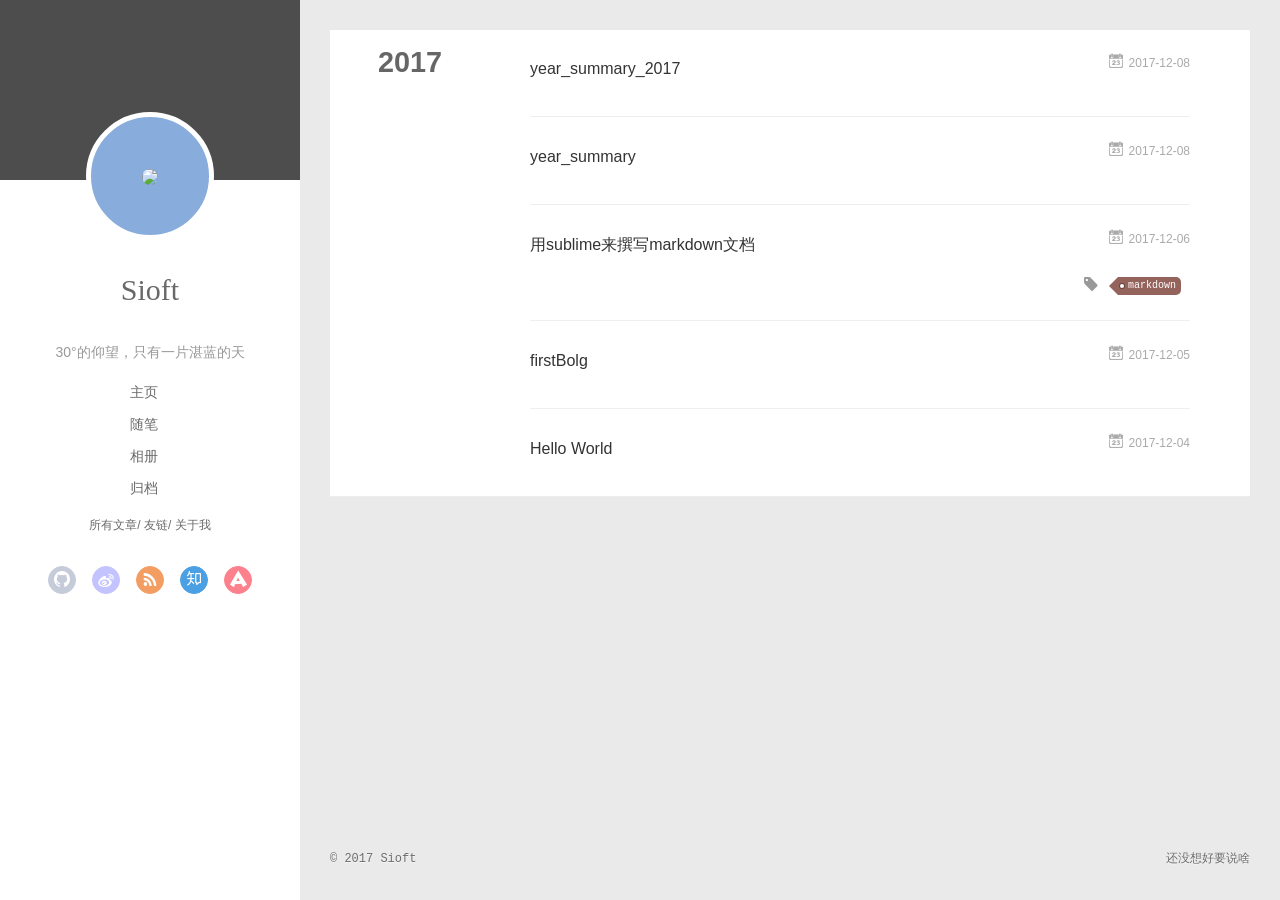
==== commit 035e1026: "Site updated: 2017-12-08 17:40:44" ====
--- a/archives/index.html
+++ b/archives/index.html
@@ -184,6 +184,60 @@
           <a href="/archives/2017" class="archive-year">2017</a>
         </div>
         <div class="archives">
+    
+    <article class="archive-article archive-type-post">
+  <div class="archive-article-inner">
+    <header class="archive-article-header">
+      	<div class="article-meta">
+	      	<a href="/2017/12/08/year-summary-2017/" class="archive-article-date">
+  	<time datetime="2017-12-08T09:22:41.000Z" itemprop="datePublished"><i class="icon-calendar icon"></i>2017-12-08</time>
+</a>
+        </div>
+    	 
+  
+    <h1 itemprop="name">
+      <a class="archive-article-title" href="/2017/12/08/year-summary-2017/">year_summary_2017</a>
+    </h1>
+  
+
+        <div class="article-info info-on-right">
+          
+          
+
+        </div>
+        <div class="clearfix"></div>
+    </header>
+  </div>
+</article>
+  
+    
+    
+    <article class="archive-article archive-type-post">
+  <div class="archive-article-inner">
+    <header class="archive-article-header">
+      	<div class="article-meta">
+	      	<a href="/2017/12/08/year-summary/" class="archive-article-date">
+  	<time datetime="2017-12-08T09:22:18.000Z" itemprop="datePublished"><i class="icon-calendar icon"></i>2017-12-08</time>
+</a>
+        </div>
+    	 
+  
+    <h1 itemprop="name">
+      <a class="archive-article-title" href="/2017/12/08/year-summary/">year_summary</a>
+    </h1>
+  
+
+        <div class="article-info info-on-right">
+          
+          
+
+        </div>
+        <div class="clearfix"></div>
+    </header>
+  </div>
+</article>
+  
+    
     
     <article class="archive-article archive-type-post">
   <div class="archive-article-inner">
